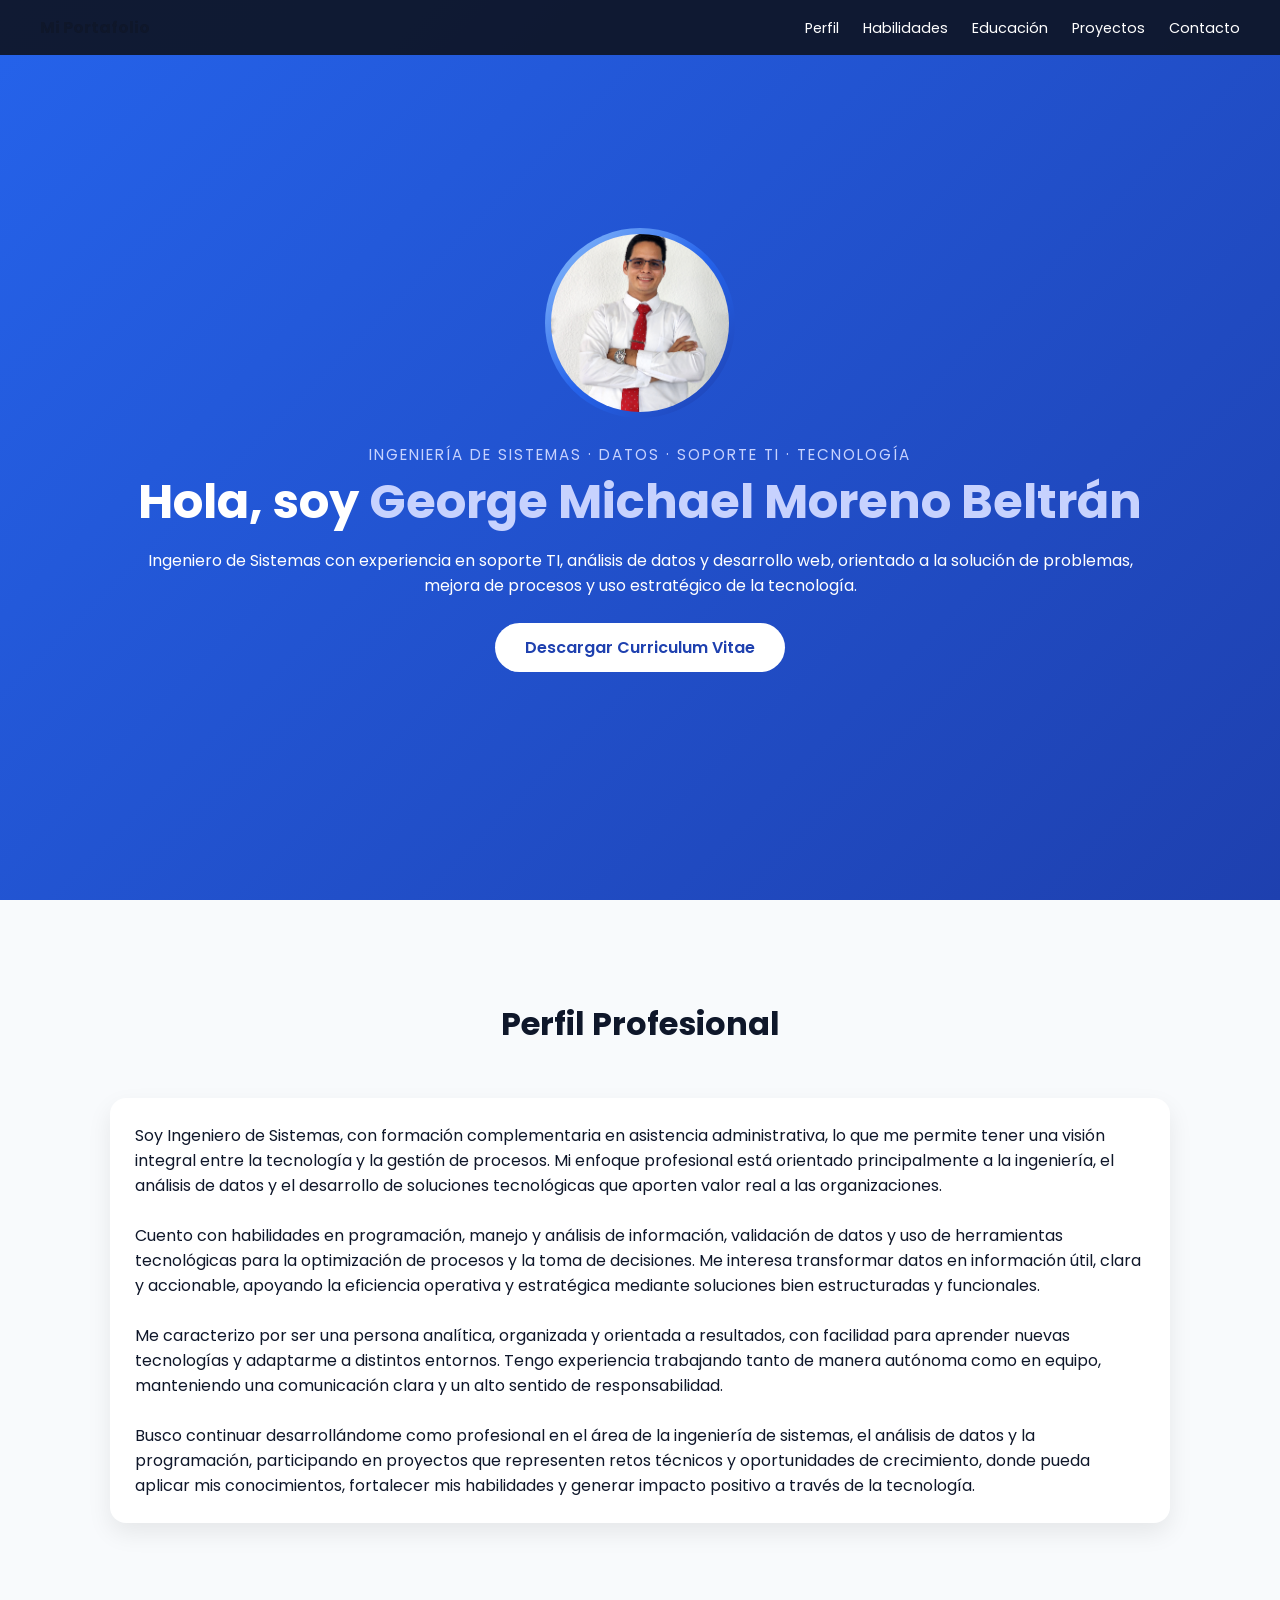
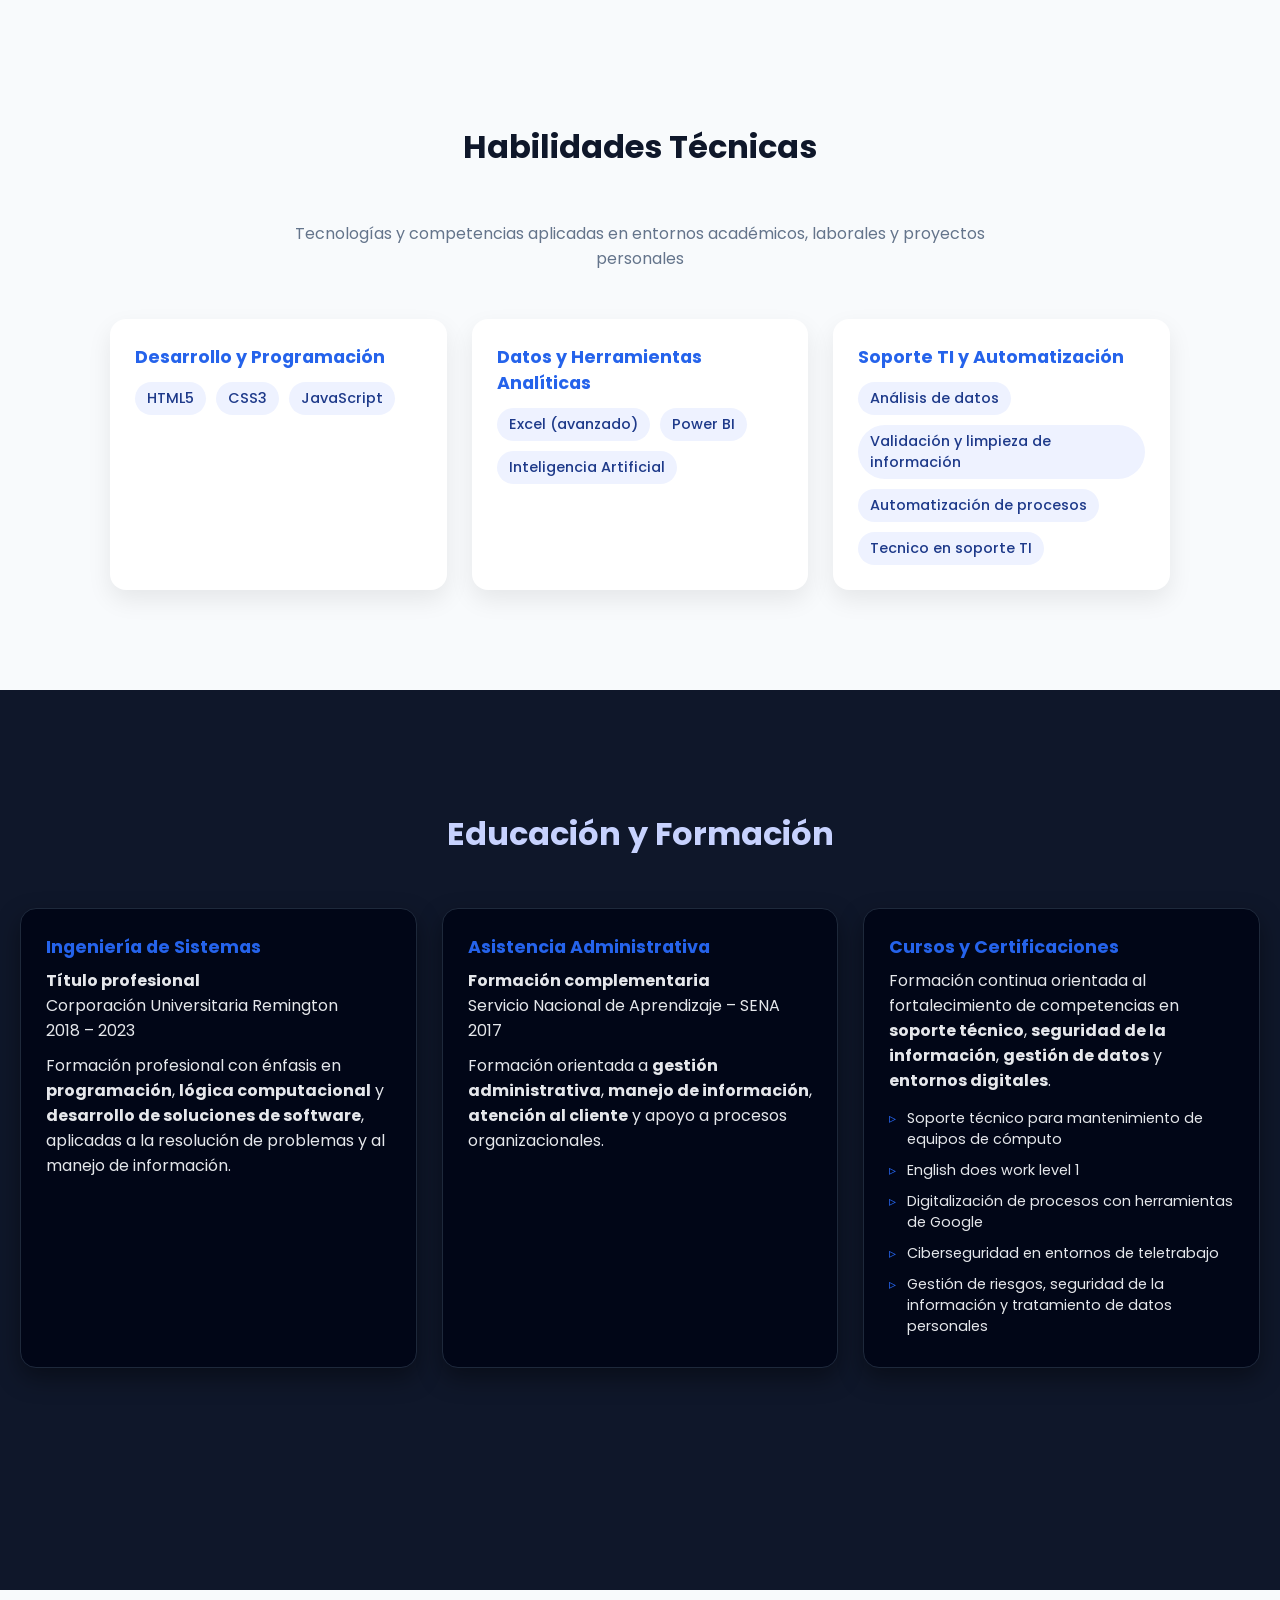
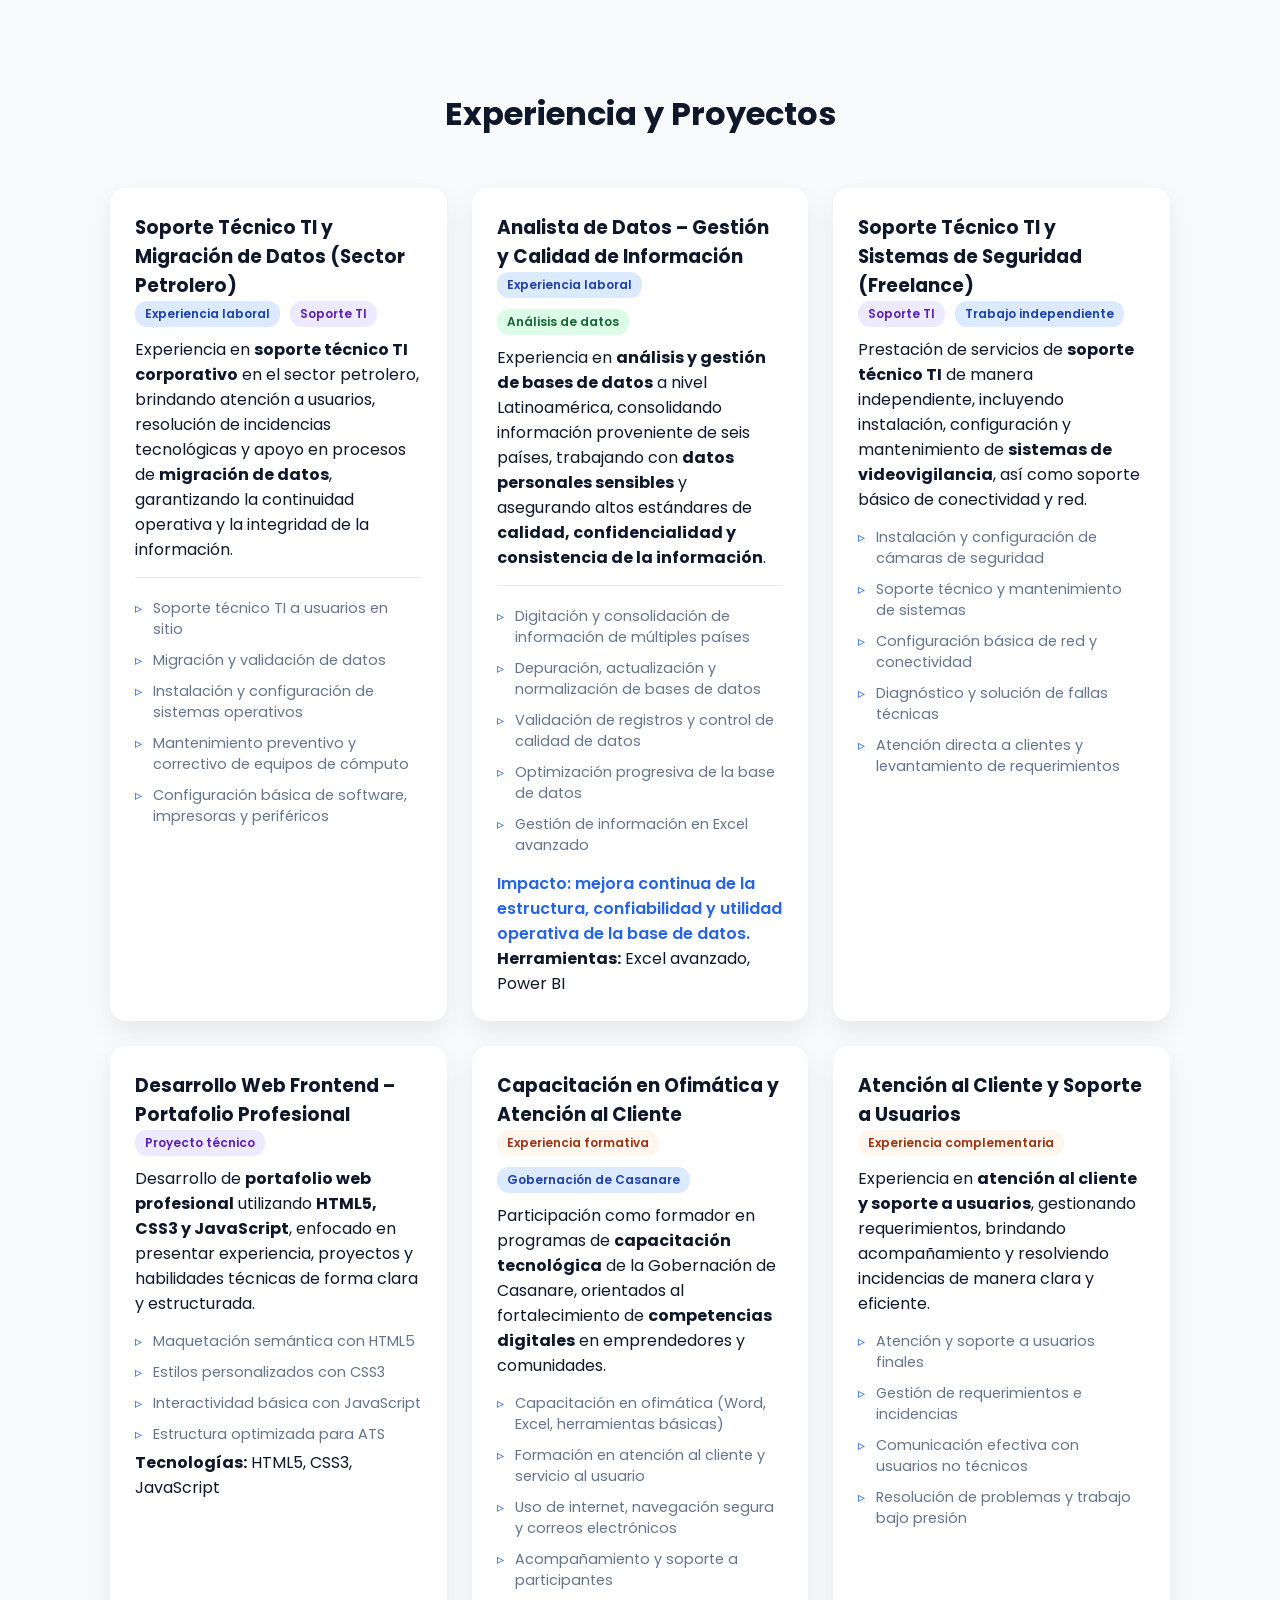
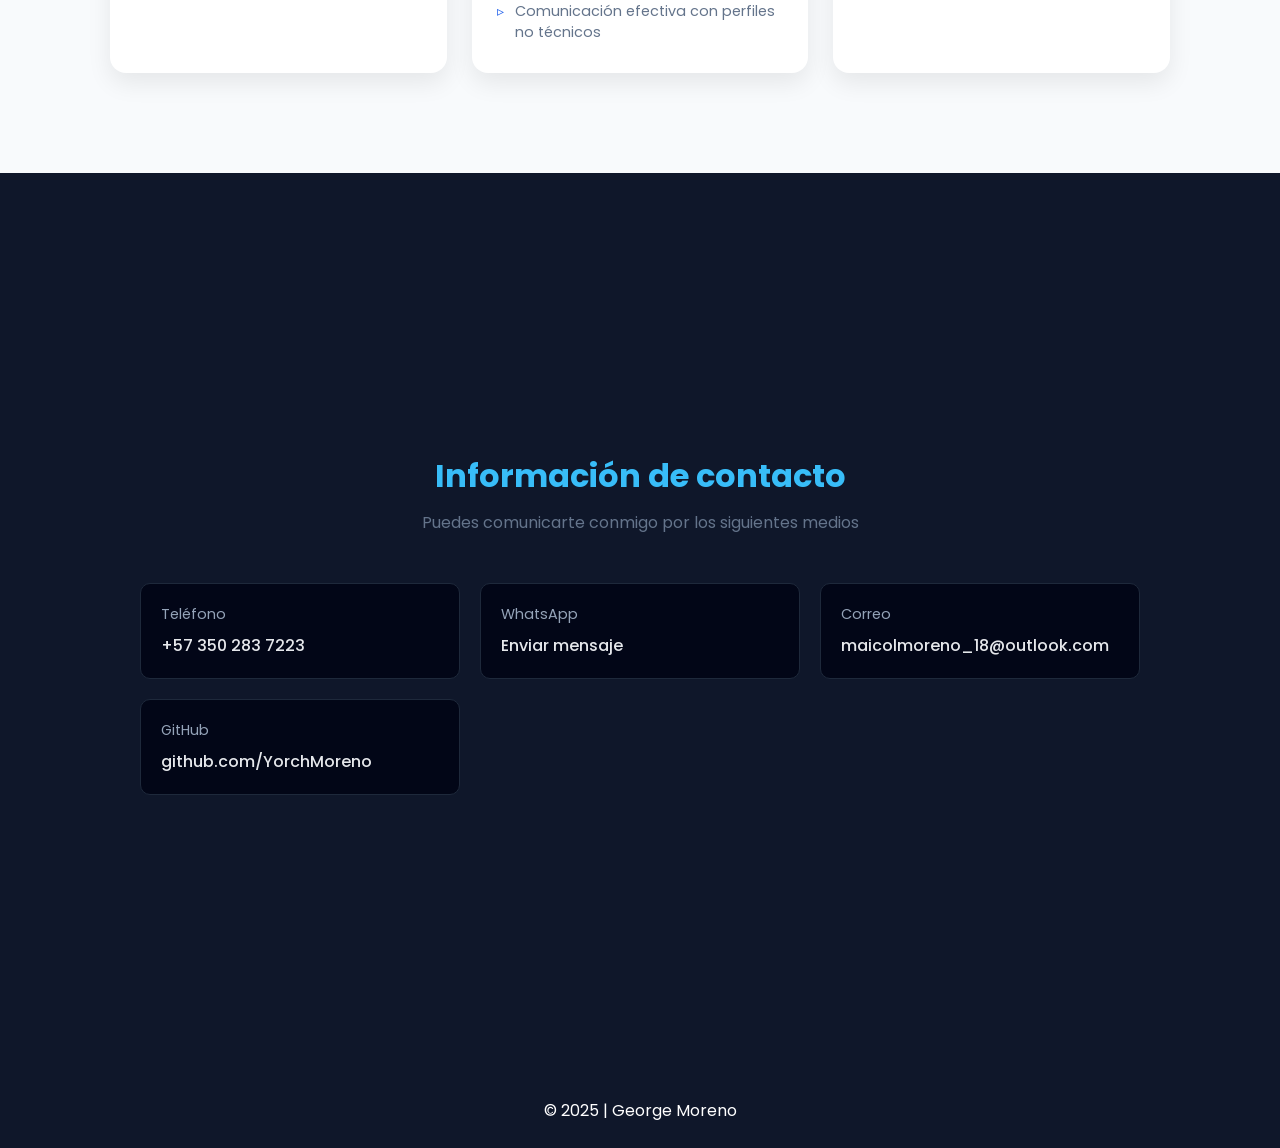
==== index.html @ 0d4aa9a0 "Add files via upload" ====
<!DOCTYPE html>
<html lang="es">
<head>
    <meta charset="UTF-8">
    <title>Portafolio | George Moreno</title>
    <meta name="viewport" content="width=device-width, initial-scale=1.0">

    <link href="https://fonts.googleapis.com/css2?family=Poppins:wght@300;400;600;700&display=swap" rel="stylesheet">

    <style>
        :root{
            --primary:#2563eb;
            --dark:#0f172a;
            --light:#f8fafc;
            --gray:#64748b;
        }

        *{
            margin:0;
            padding:0;
            box-sizing:border-box;
            font-family:'Poppins',sans-serif;
        }

        html, body{
            width:100%;
            overflow-x:hidden;
            scroll-behavior:smooth;
            margin:0;
            padding:0;
        }

        body{
            background:var(--light);
            color:var(--dark);
        }

        /* NAV */
        nav{
            position:fixed;
            top:0;
            width:100%;
            background:rgba(15,23,42,.95);
            padding:15px 40px;
            display:flex;
            justify-content:space-between;
            align-items:center;
            z-index:1000;
        }

        nav a{
            color:white;
            text-decoration:none;
            margin-left:20px;
            font-size:.9rem;
        }

        nav a:hover{color:var(--primary);}

        /* HERO */
        .hero{
            min-height:100vh;
            display:flex;
            flex-direction:column;
            justify-content:center;
            align-items:center;
            text-align:center;
            background:linear-gradient(135deg,#2563eb,#1e40af);
            color:white;
            padding:20px;
        }

        .hero h1{font-size:3rem;}
        .hero span{color:#c7d2fe;}
        .hero p{max-width:1000px;margin-top:10px;}

        /* FOTO PERFIL PRO */
        .foto-wrapper{
            position:relative;
            width:190px;
            height:190px;
            border-radius:50%;
            padding:6px;
            background:linear-gradient(135deg,#93c5fd,#2563eb,#1e40af);
            display:flex;
            align-items:center;
            justify-content:center;
            margin-bottom:25px;
            animation:float 6s ease-in-out infinite;
        }

        .foto-wrapper img{
            width:100%;
            height:100%;
            border-radius:50%;
            object-fit:cover;
            background:white;
        }

        /* Animación suave */
        @keyframes float{
            0%,100%{transform:translateY(0);}
            50%{transform:translateY(-10px);}
        }

        /* Efecto glass alrededor */
        .foto-wrapper::after{
            content:"";
            position:absolute;
            width:210px;
            height:210px;
            border-radius:50%;
            background:rgba(255,255,255,.15);
            filter:blur(25px);
            z-index:-1;
        }

        /* HABILIDADES TÉCNICAS */
        #habilidades h3{
            font-size:1.1rem;
            margin-bottom:12px;
            color:var(--primary);
        }

        .skills-list{
            list-style:none;
        }

        .skills-list li{
            padding:6px 0;
            font-size:.95rem;
            color:var(--gray);
            position:relative;
            padding-left:18px;
        }

        .skills-list li::before{
            content:"▹";
            position:absolute;
            left:0;
            color:var(--primary);
        }

        /* EDUCACIÓN */
        #educacion{
            width:100%;
            min-height:100vh;
            max-width:none;
            background:#0f172a;
            padding:120px 20px;

        }

        #educacion h3{
            font-size:1.1rem;
            margin-bottom:8px;
            color:var(--primary);
        }

        .edu-institucion{
            font-weight:600;
            font-size:.95rem;
            color:var(--dark);
        }

        .edu-lugar{
            font-size:.9rem;
            color:var(--gray);
            margin:4px 0;
        }

        .edu-periodo{
            font-size:.85rem;
            color:#94a3b8;
        }

        .edu-list{
            list-style:none;
            margin-top:10px;
        }

        .edu-list li{
            font-size:.9rem;
            color:var(--gray);
            padding:5px 0;
            position:relative;
            padding-left:18px;
        }

        .edu-list li::before{
            content:"▹";
            position:absolute;
            left:0;
            color:var(--primary);
        }

        .btn{
            margin-top:25px;
            padding:12px 30px;
            border:none;
            border-radius:30px;
            background:white;
            color:#1e40af;
            font-weight:600;
            cursor:pointer;
            text-decoration:none;
        }

        /* SECTIONS (EXCEPTO CONTACTO) */
        section:not(.contact-section){
            padding:100px 20px;
            max-width:1100px;
            margin:auto;
        }

        section h2{
            text-align:center;
            margin-bottom:50px;
            font-size:2rem;
        }

        /* CARDS */
        .grid{
            display:grid;
            grid-template-columns:repeat(auto-fit,minmax(250px,1fr));
            gap:25px;
        }

        .card{
            background:white;
            padding:25px;
            border-radius:16px;
            box-shadow:0 10px 25px rgba(0,0,0,.08);
            transition:.3s;
        }

        .card:hover{transform:translateY(-8px);}

        /* CONTACTO */
        .contact-section{
            min-height:100vh;
            width:100%;
            background-color:var(--dark);
            color:#e5e7eb;

            display:flex;
            flex-direction:column;
            justify-content:center;
            padding:80px 20px;
        }

        .section-title{
            font-size:2rem;
            text-align:center;
            margin-bottom:10px;
            color:#38bdf8;
        }

        .section-subtitle{
            text-align:center;
            font-size:1rem;
            margin-bottom:40px;
            color:#cbd5f5;
        }

        .contact-grid{
            display:grid;
            grid-template-columns:repeat(auto-fit,minmax(250px,1fr));
            gap:20px;
            max-width:1000px;
            margin:0 auto;
            width:100%;
        }

        .contact-card{
            background-color:#020617;
            border:1px solid #1e293b;
            border-radius:10px;
            padding:20px;
            transition:.3s;
        }

        .contact-card:hover{
            transform:translateY(-5px);
            box-shadow:0 10px 25px rgba(56,189,248,.15);
        }

        .contact-label{
            display:block;
            font-size:.9rem;
            color:#94a3b8;
            margin-bottom:8px;
        }

        .contact-card a{
            color:#e5e7eb;
            text-decoration:none;
            font-weight:500;
            word-break:break-word;
        }

        .contact-card a:hover{color:#38bdf8;}

        footer{
            background:var(--dark);
            color:white;
            text-align:center;
            padding:25px;
        }

        @media(max-width:600px){
            .hero h1{font-size:2.2rem;}
        }

        /* SECCIÓN OSCURA (EDUCACIÓN) */
        .dark-section h2{
            color:#c7d2fe;
        }

        .dark-section .card{
            background: rgba(2,6,23,.97);
            border:1px solid #1e293b;
            box-shadow:0 10px 25px rgba(0,0,0,.4);
        }


        .dark-section h3{
            color:#93c5fd;
        }

        .dark-section .edu-institucion{
            color:#e5e7eb;
        }

        .dark-section .edu-lugar,
        .dark-section .edu-periodo,
        .dark-section .edu-list li{
            color:#cbd5f5;
        }
        .badge{
            display:inline-block;
            padding:4px 10px;
            font-size:.75rem;
            font-weight:600;
            border-radius:12px;
            margin-bottom:10px;
            margin-right:6px;
        }

        .badge.work{ background:#dbeafe; color:#1e40af; }
        .badge.data{ background:#dcfce7; color:#166534; }
        .badge.tech{ background:#ede9fe; color:#5b21b6; }
        .badge.soft{ background:#fff7ed; color:#9a3412; }

        /* ===== FIX TEXTO EN SECCIONES OSCURAS ===== */
        .dark-section .card p,
        .dark-section .card strong,
        .dark-section .card li {
            color: #e5e7eb;
        }

        .dark-section .card h3 {
            color: #93c5fd;
        }
        .section-subtitle{
            text-align:center;
            color:#64748b;
            max-width:700px;
            margin:0 auto 3rem;
        }

        .skill-tags{
            display:flex;
            flex-wrap:wrap;
            gap:10px;
        }

        .skill-tags span{
            background:#eef2ff;
            color:#1e3a8a;
            padding:6px 12px;
            border-radius:999px;
            font-size:.9rem;
            font-weight:500;
        }

        .level{
            color:#64748b;
            font-size:.85rem;
        }

        /* Media Queries para pantallas pequeñas */
        @media(max-width: 600px) {
            /* Menu vertical */
            nav {
                flex-direction: column;
                align-items: flex-start;
                padding: 15px;
            }
            nav div {
                display: flex;
                flex-direction: column;
                margin-top: 10px;
            }
            nav a {
                margin: 8px 0;
            }

            /* Ajuste de hero */
            .hero h1 {
                font-size: 2rem;
            }

            .foto-wrapper {
                width: 140px;
                height: 140px;
            }

            /* Grid de cards */
            .grid {
                grid-template-columns: 1fr;
                gap: 20px;
            }
        }

    </style>
</head>

<body>

<nav>
    <strong>Mi Portafolio</strong>
    <div>
        <a href="#perfil">Perfil</a>
        <a href="#habilidades">Habilidades</a>
        <a href="#educacion">Educación</a>
        <a href="#proyectos">Proyectos</a>
        <a href="#contacto">Contacto</a>

    </div>
</nav>

<div class="hero">
    <div class="foto-wrapper">
        <img src="img/foto1.jpeg" alt="Foto de George Moreno">
    </div>
    <span style="font-size:.95rem; letter-spacing:2px; text-transform:uppercase; color:#c7d2fe;">
        Ingeniería de Sistemas · Datos · Soporte TI · Tecnología
    </span>
    <h1>Hola, soy <span>George Michael Moreno Beltrán</span></h1>
    <p>
        Ingeniero de Sistemas con experiencia en soporte TI, análisis de datos y desarrollo web,
        orientado a la solución de problemas, mejora de procesos y uso estratégico de la tecnología.
    </p>
    <a href="docs/CV George Moreno.pdf" download class="btn">Descargar Curriculum Vitae</a>
</div>

<section id="perfil">
    <h2>Perfil Profesional</h2>
    <div class="card">
        Soy Ingeniero de Sistemas, con formación complementaria en asistencia administrativa, lo que me permite tener una visión integral entre la tecnología y la gestión de procesos. Mi enfoque profesional está orientado principalmente a la ingeniería, el análisis de datos y el desarrollo de soluciones tecnológicas que aporten valor real a las organizaciones.<br>

        <br> Cuento con habilidades en programación, manejo y análisis de información, validación de datos y uso de herramientas tecnológicas para la optimización de procesos y la toma de decisiones. Me interesa transformar datos en información útil, clara y accionable, apoyando la eficiencia operativa y estratégica mediante soluciones bien estructuradas y funcionales.<br>

        <br> Me caracterizo por ser una persona analítica, organizada y orientada a resultados, con facilidad para aprender nuevas tecnologías y adaptarme a distintos entornos. Tengo experiencia trabajando tanto de manera autónoma como en equipo, manteniendo una comunicación clara y un alto sentido de responsabilidad.<br>

        <br> Busco continuar desarrollándome como profesional en el área de la ingeniería de sistemas, el análisis de datos y la programación, participando en proyectos que representen retos técnicos y oportunidades de crecimiento, donde pueda aplicar mis conocimientos, fortalecer mis habilidades y generar impacto positivo a través de la tecnología.
    </div>
</section>

<section id="habilidades">
    <h2>Habilidades Técnicas</h2>
    <p class="section-subtitle">
        Tecnologías y competencias aplicadas en entornos académicos, laborales y proyectos personales
    </p>

    <div class="grid">
        <div class="card">
            <h3>Desarrollo y Programación</h3>
            <div class="skill-tags">
                <span>HTML5</span>
                <span>CSS3</span>
                <span>JavaScript</span>
            </div>
        </div>

        <div class="card">
            <h3>Datos y Herramientas Analíticas</h3>
            <div class="skill-tags">
                <span>Excel (avanzado)</span>
                <span>Power BI</span>
                <span>Inteligencia Artificial</span>
            </div>
        </div>

        <div class="card">
            <h3>Soporte TI y Automatización</h3>
            <div class="skill-tags">
                <span>Análisis de datos</span>
                <span>Validación y limpieza de información</span>
                <span>Automatización de procesos</span>
                <span>Tecnico en soporte TI</span>
            </div>
        </div>
    </div>
</section>

<section id="educacion" class="dark-section">
    <h2>Educación y Formación</h2>

    <div class="grid">
        <div class="card">
            <h3>Ingeniería de Sistemas</h3>
            <p><strong>Título profesional</strong></p>
            <p>Corporación Universitaria Remington</p>
            <p>2018 – 2023</p>

            <p style="margin-top:10px;">
                Formación profesional con énfasis en <strong>programación</strong>,
                <strong>lógica computacional</strong> y <strong>desarrollo de soluciones de software</strong>,
                aplicadas a la resolución de problemas y al manejo de información.
            </p>
        </div>

        <div class="card">
            <h3>Asistencia Administrativa</h3>
            <p><strong>Formación complementaria</strong></p>
            <p>Servicio Nacional de Aprendizaje – SENA</p>
            <p>2017</p>

            <p style="margin-top:10px;">
                Formación orientada a <strong>gestión administrativa</strong>,
                <strong>manejo de información</strong>, <strong>atención al cliente</strong>
                y apoyo a procesos organizacionales.
            </p>
        </div>

        <div class="card">
            <h3>Cursos y Certificaciones</h3>

            <p style="margin-bottom:10px;">
                Formación continua orientada al fortalecimiento de competencias en
                <strong>soporte técnico</strong>, <strong>seguridad de la información</strong>,
                <strong>gestión de datos</strong> y <strong>entornos digitales</strong>.
            </p>

            <ul class="edu-list">
                <li>Soporte técnico para mantenimiento de equipos de cómputo</li>
                <li>English does work level 1</li>
                <li>Digitalización de procesos con herramientas de Google</li>
                <li>Ciberseguridad en entornos de teletrabajo</li>
                <li>Gestión de riesgos, seguridad de la información y tratamiento de datos personales</li>
            </ul>

        </div>
    </div>
</section>

<section id="proyectos">
    <h2>Experiencia y Proyectos</h2>

    <div class="grid">

        <!-- SOPORTE TI PETROLERA -->
        <div class="card">
            <h3>Soporte Técnico TI y Migración de Datos (Sector Petrolero)</h3>
            <span class="badge work">Experiencia laboral</span>
            <span class="badge tech">Soporte TI</span>

            <p>
                Experiencia en <strong>soporte técnico TI corporativo</strong> en el sector petrolero,
                brindando atención a usuarios, resolución de incidencias tecnológicas y apoyo
                en procesos de <strong>migración de datos</strong>, garantizando la continuidad operativa
                y la integridad de la información.
            </p>

            <hr style="margin:15px 0; border:none; border-top:1px solid #e5e7eb;">

            <ul class="edu-list">
                <li>Soporte técnico TI a usuarios en sitio</li>
                <li>Migración y validación de datos</li>
                <li>Instalación y configuración de sistemas operativos</li>
                <li>Mantenimiento preventivo y correctivo de equipos de cómputo</li>
                <li>Configuración básica de software, impresoras y periféricos</li>
            </ul>
        </div>

        <!-- ANALISIS Y DATOS -->
        <div class="card">
            <h3>Analista de Datos – Gestión y Calidad de Información</h3>
            <span class="badge work">Experiencia laboral</span>
            <span class="badge data">Análisis de datos</span>

            <p>
                Experiencia en <strong>análisis y gestión de bases de datos</strong> a nivel Latinoamérica,
                consolidando información proveniente de seis países, trabajando con
                <strong>datos personales sensibles</strong> y asegurando altos estándares de
                <strong>calidad, confidencialidad y consistencia de la información</strong>.
            </p>

            <hr style="margin:15px 0; border:none; border-top:1px solid #e5e7eb;">

            <ul class="edu-list">
                <li>Digitación y consolidación de información de múltiples países</li>
                <li>Depuración, actualización y normalización de bases de datos</li>
                <li>Validación de registros y control de calidad de datos</li>
                <li>Optimización progresiva de la base de datos</li>
                <li>Gestión de información en Excel avanzado</li>
            </ul>

            <p style="margin-top:10px; font-weight:600; color:#2563eb;">
                Impacto: mejora continua de la estructura, confiabilidad y utilidad operativa
                de la base de datos.
            </p>

            <p><strong>Herramientas:</strong> Excel avanzado, Power BI</p>
        </div>

        <!-- SOPORTE TI -->
        <div class="card">
            <h3>Soporte Técnico TI y Sistemas de Seguridad (Freelance)</h3>
            <span class="badge tech">Soporte TI</span>
            <span class="badge work">Trabajo independiente</span>

            <p>
                Prestación de servicios de <strong>soporte técnico TI</strong> de manera independiente,
                incluyendo instalación, configuración y mantenimiento de
                <strong>sistemas de videovigilancia</strong>, así como soporte básico de conectividad y red.
            </p>

            <ul class="edu-list">
                <li>Instalación y configuración de cámaras de seguridad</li>
                <li>Soporte técnico y mantenimiento de sistemas</li>
                <li>Configuración básica de red y conectividad</li>
                <li>Diagnóstico y solución de fallas técnicas</li>
                <li>Atención directa a clientes y levantamiento de requerimientos</li>
            </ul>
        </div>

        <!-- PORTAFOLIO -->
        <div class="card">
            <h3>Desarrollo Web Frontend – Portafolio Profesional</h3>
            <span class="badge tech">Proyecto técnico</span>

            <p>
                Desarrollo de <strong>portafolio web profesional</strong> utilizando
                <strong>HTML5, CSS3 y JavaScript</strong>, enfocado en presentar experiencia,
                proyectos y habilidades técnicas de forma clara y estructurada.
            </p>

            <ul class="edu-list">
                <li>Maquetación semántica con HTML5</li>
                <li>Estilos personalizados con CSS3</li>
                <li>Interactividad básica con JavaScript</li>
                <li>Estructura optimizada para ATS</li>
            </ul>

            <p><strong>Tecnologías:</strong> HTML5, CSS3, JavaScript</p>
        </div>

        <!-- UNIDADES PRODUCTIVAS -->
        <div class="card">
            <h3>Capacitación en Ofimática y Atención al Cliente</h3>
            <span class="badge soft">Experiencia formativa</span>
            <span class="badge work">Gobernación de Casanare</span>

            <p>
                Participación como formador en programas de <strong>capacitación tecnológica</strong>
                de la Gobernación de Casanare, orientados al fortalecimiento de
                <strong>competencias digitales</strong> en emprendedores y comunidades.
            </p>

            <ul class="edu-list">
                <li>Capacitación en ofimática (Word, Excel, herramientas básicas)</li>
                <li>Formación en atención al cliente y servicio al usuario</li>
                <li>Uso de internet, navegación segura y correos electrónicos</li>
                <li>Acompañamiento y soporte a participantes</li>
                <li>Comunicación efectiva con perfiles no técnicos</li>
            </ul>
        </div>


        <!-- SERVICIO AL CLIENTE -->
        <div class="card">
            <h3>Atención al Cliente y Soporte a Usuarios</h3>
            <span class="badge soft">Experiencia complementaria</span>

            <p>
                Experiencia en <strong>atención al cliente y soporte a usuarios</strong>,
                gestionando requerimientos, brindando acompañamiento y
                resolviendo incidencias de manera clara y eficiente.
            </p>

            <ul class="edu-list">
                <li>Atención y soporte a usuarios finales</li>
                <li>Gestión de requerimientos e incidencias</li>
                <li>Comunicación efectiva con usuarios no técnicos</li>
                <li>Resolución de problemas y trabajo bajo presión</li>
            </ul>
        </div>

    </div>
</section>

<section id="contacto" class="contact-section">
    <h2 class="section-title">Información de contacto</h2>
    <p class="section-subtitle">Puedes comunicarte conmigo por los siguientes medios</p>

    <div class="contact-grid">
        <div class="contact-card">
            <span class="contact-label">Teléfono</span>
            <a href="tel:+573502837223">+57 350 283 7223</a>
        </div>

        <div class="contact-card">
            <span class="contact-label">WhatsApp</span>
            <a href="https://wa.me/573502837223" target="_blank">Enviar mensaje</a>
        </div>

        <div class="contact-card">
            <span class="contact-label">Correo</span>
            <a href="mailto:maicolmoreno_18@outlook.com">maicolmoreno_18@outlook.com</a>
        </div>

        <div class="contact-card">
            <span class="contact-label">GitHub</span>
            <a href="https://github.com/YorchMoreno" target="_blank">github.com/YorchMoreno</a>
        </div>
    </div>
</section>

<footer>
    © 2025 | George Moreno
</footer>

</body>
</html>
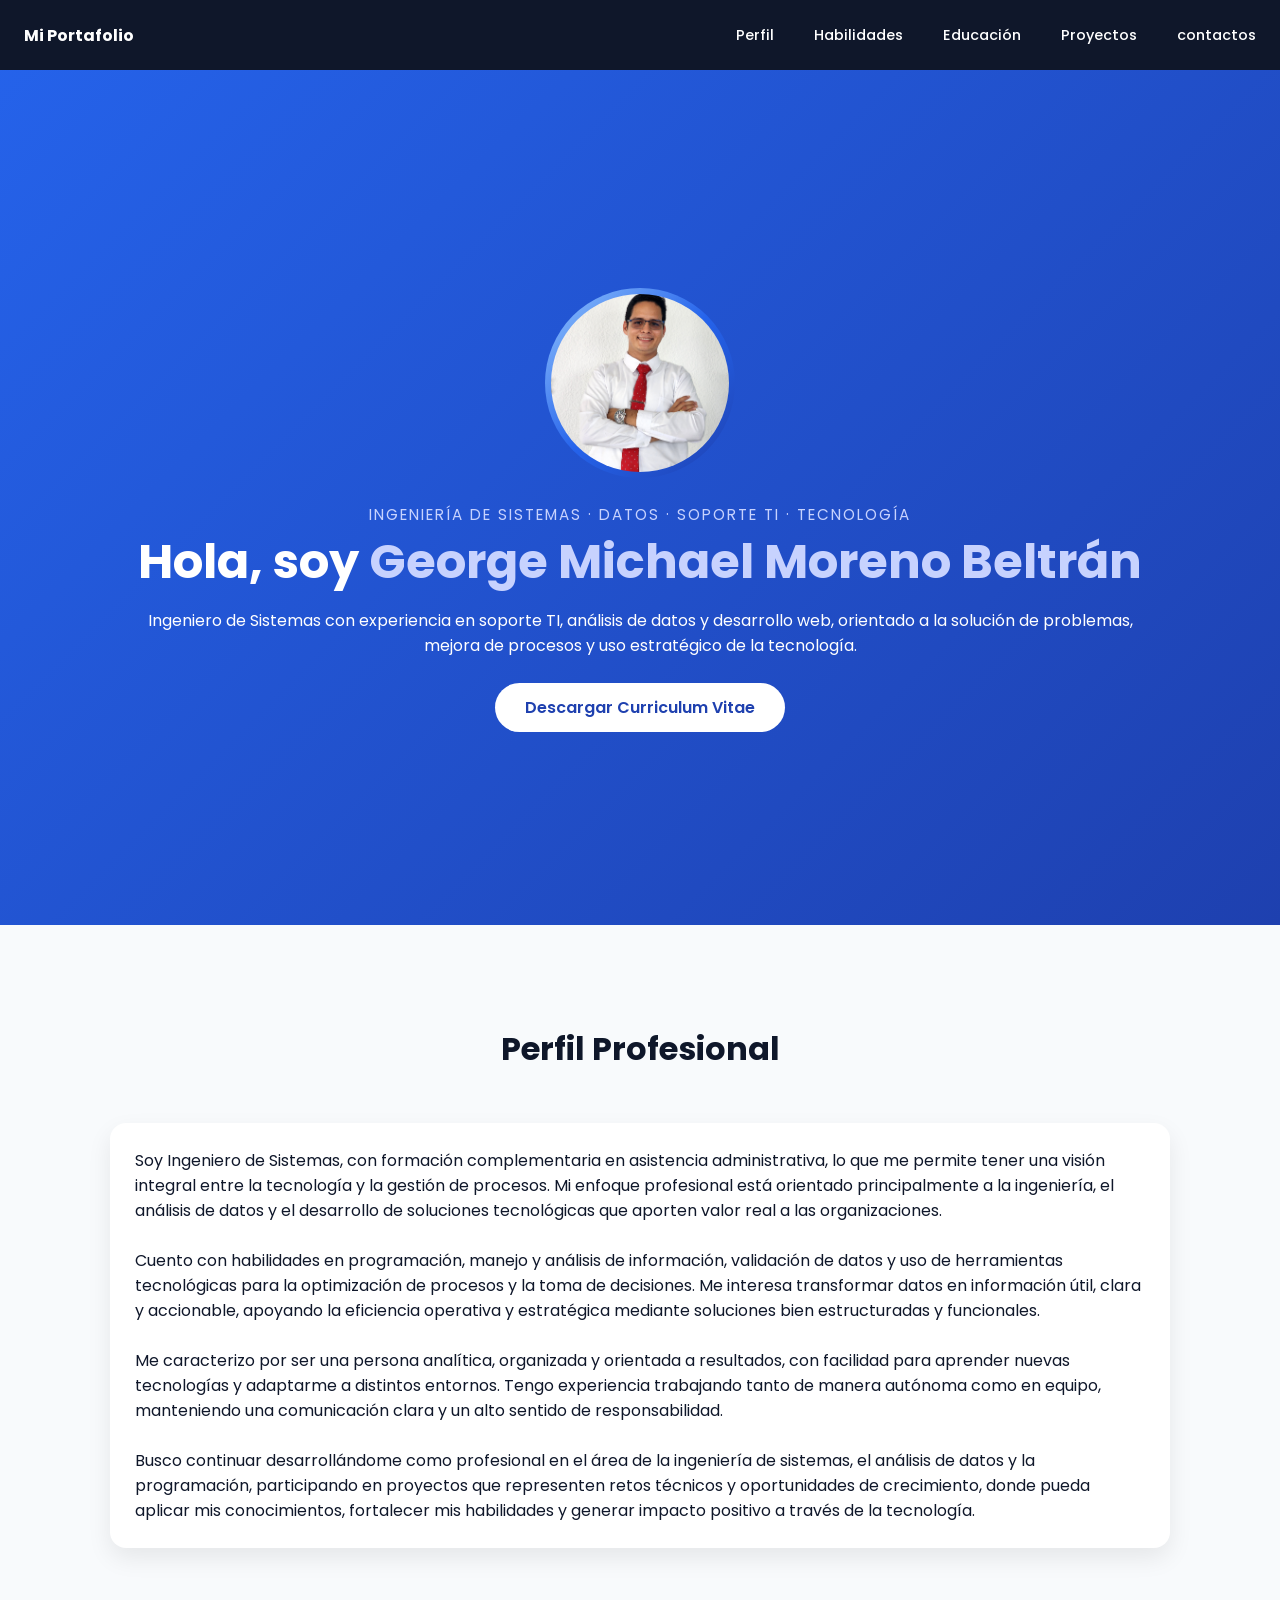
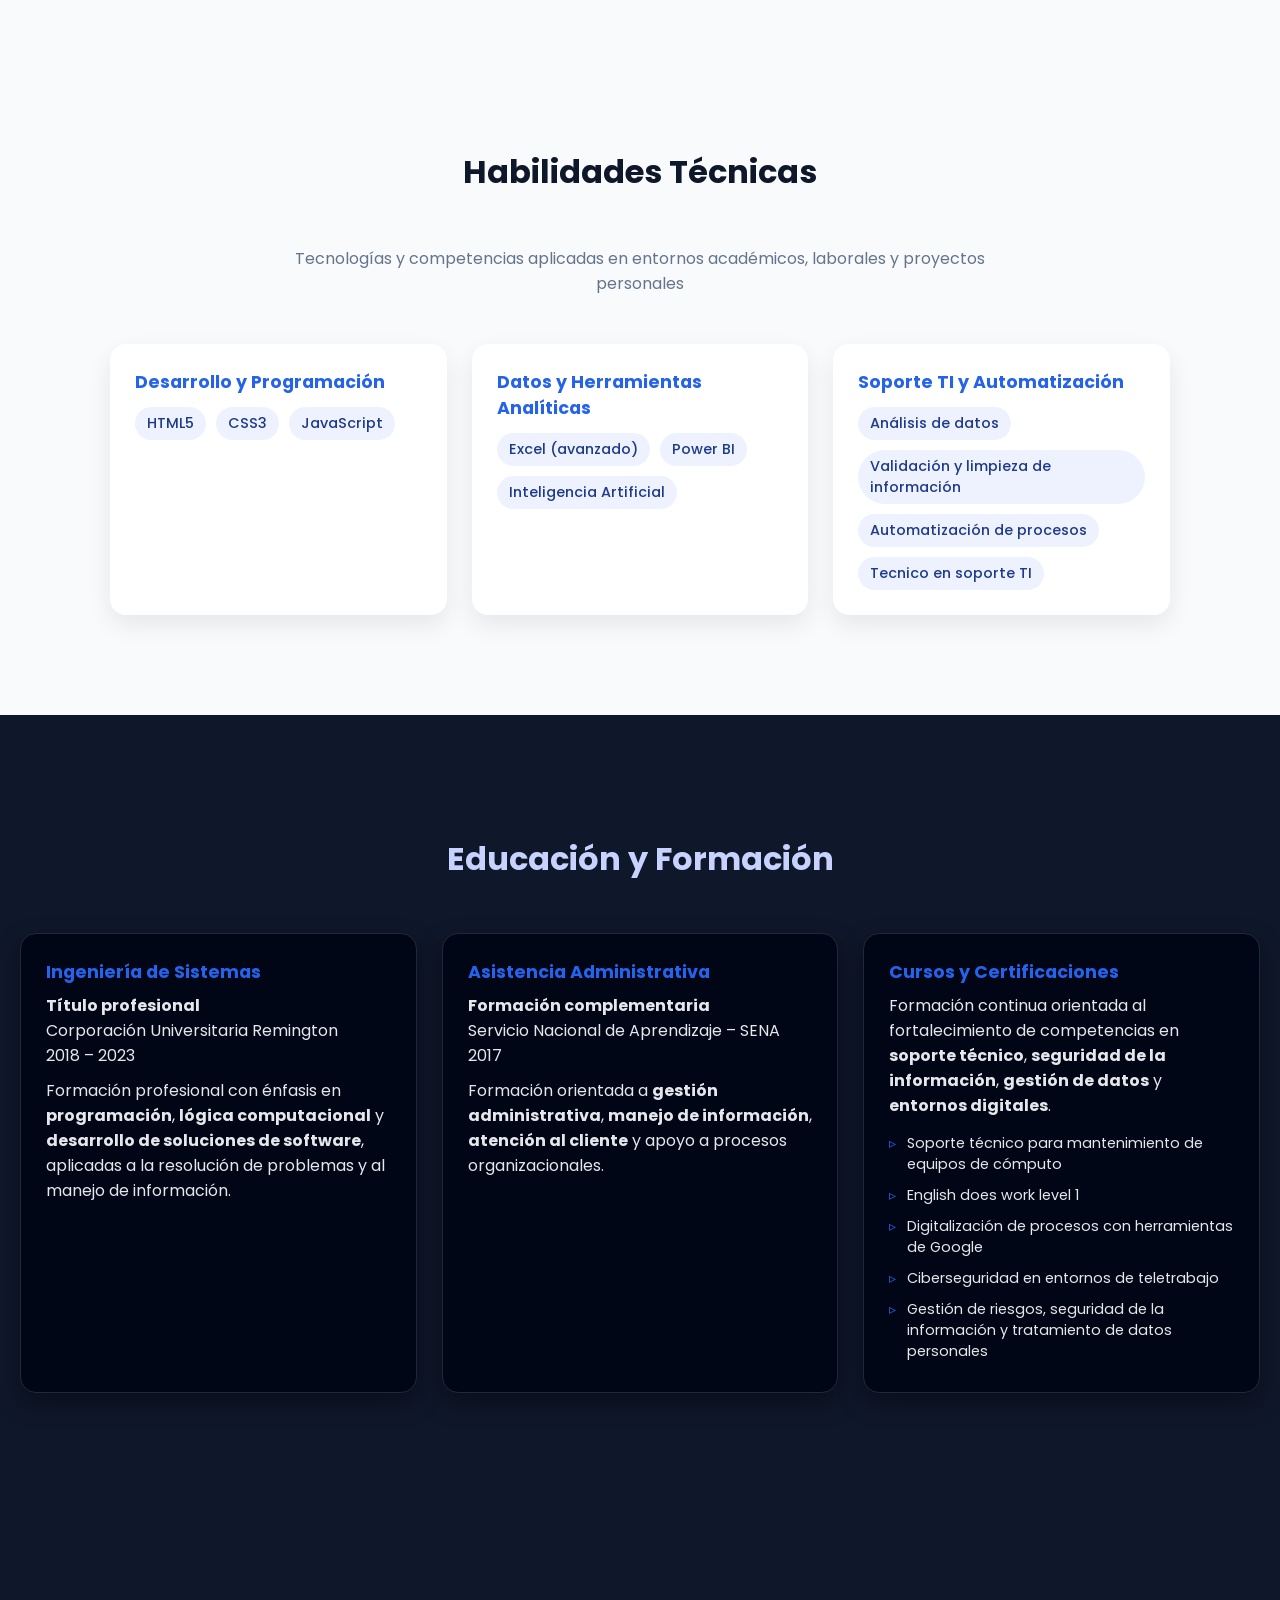
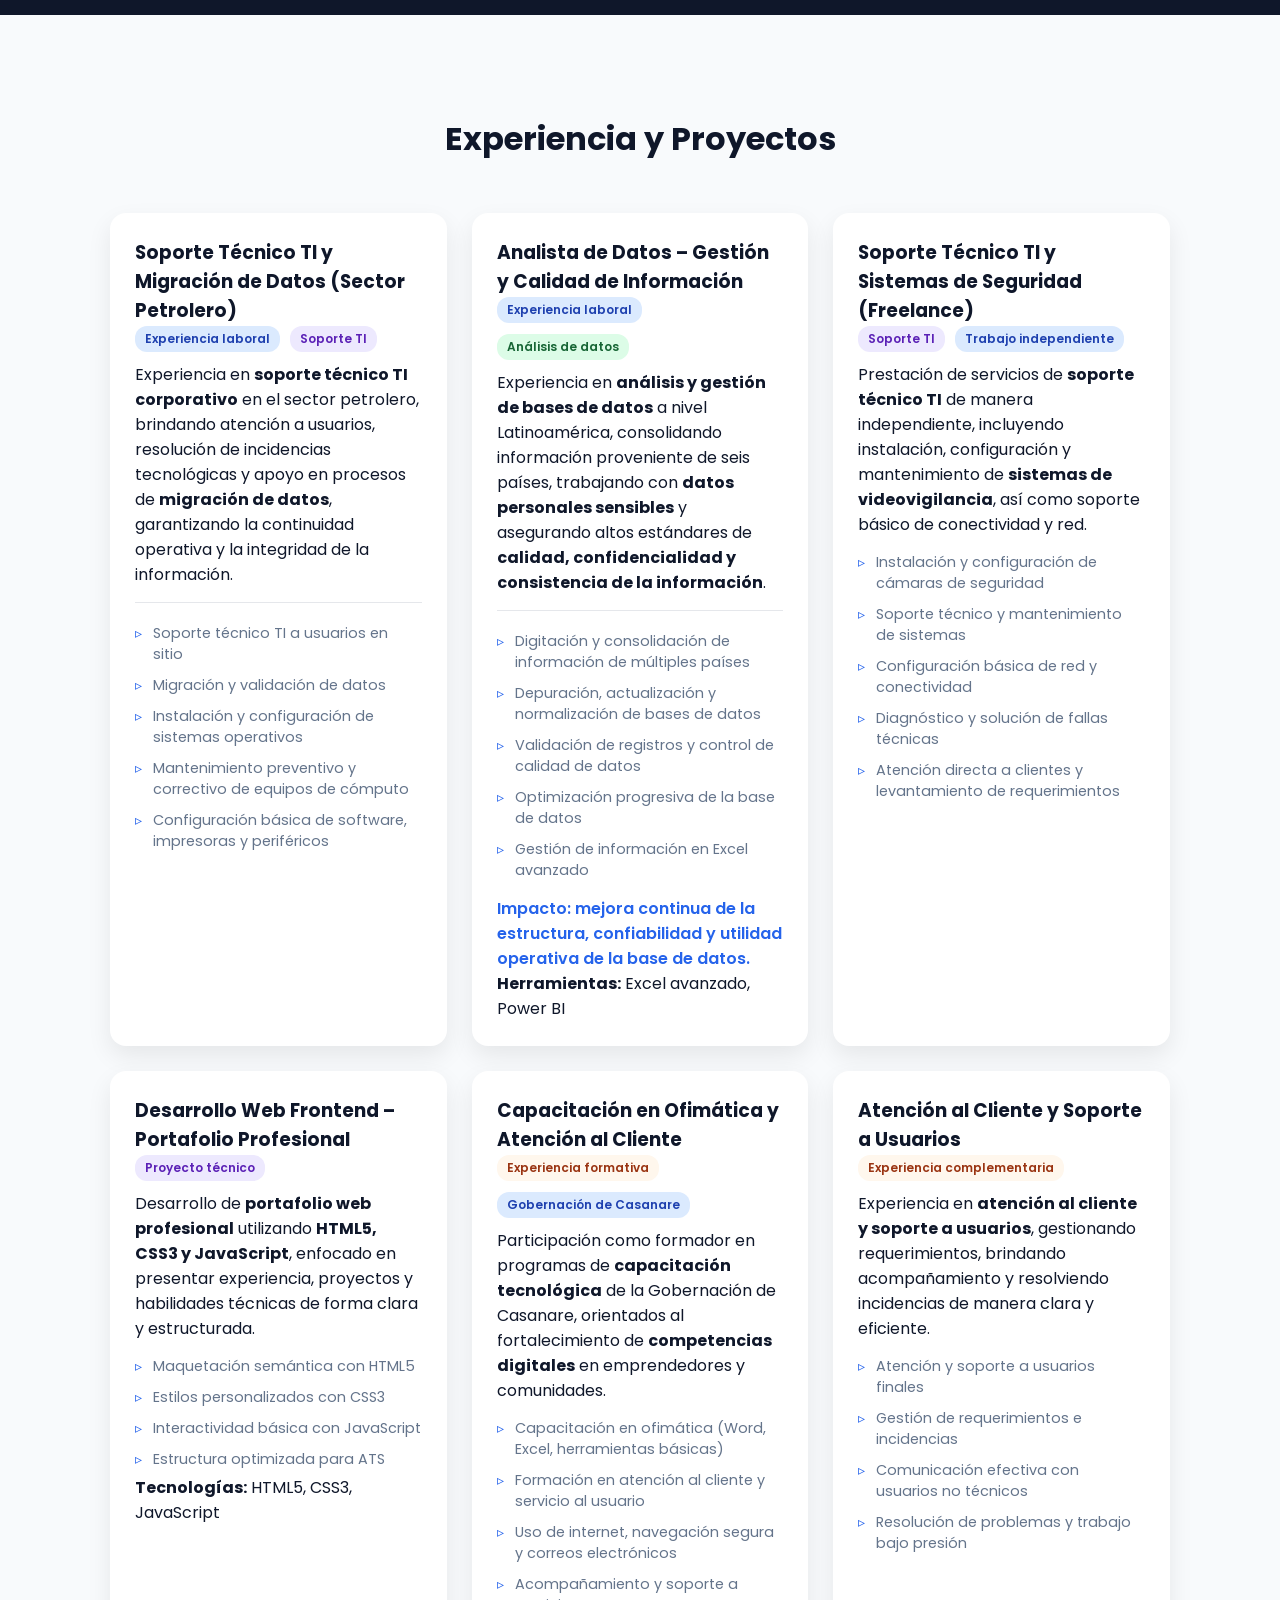
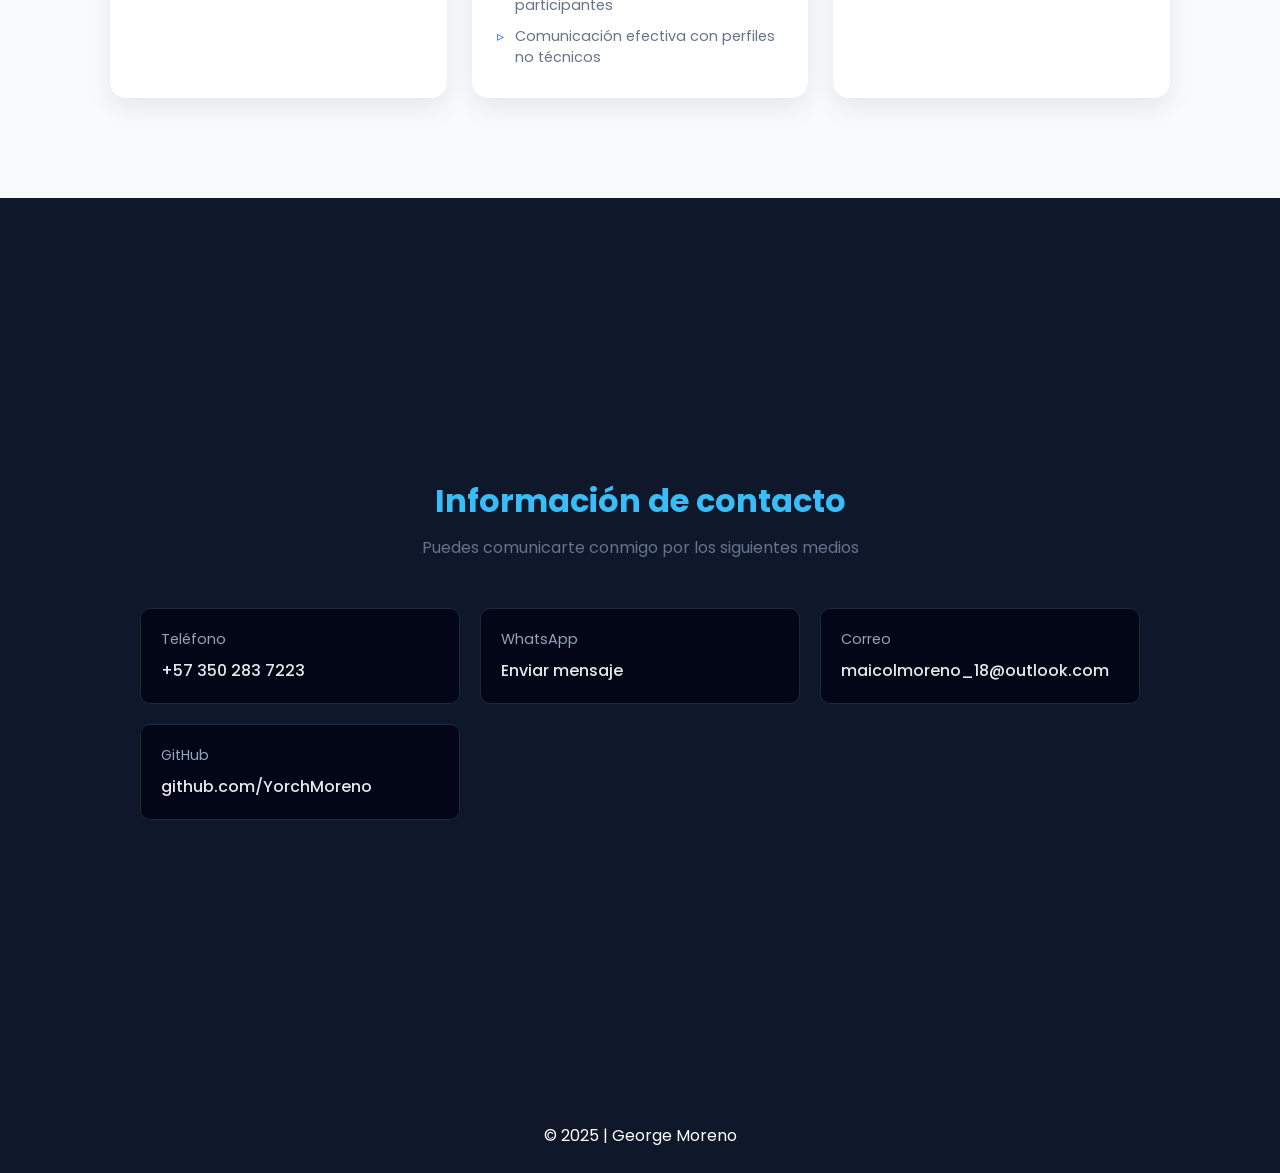
==== commit b7db656f: "version siete" ====
--- a/index.html
+++ b/index.html
@@ -13,6 +13,7 @@
             --dark:#0f172a;
             --light:#f8fafc;
             --gray:#64748b;
+            --nav-height:70px;
         }
 
         *{
@@ -46,6 +47,7 @@
             justify-content:space-between;
             align-items:center;
             z-index:1000;
+            height:var(--nav-height);
         }
 
         nav a{
@@ -59,7 +61,8 @@
 
         /* HERO */
         .hero{
-            min-height:100vh;
+            height:100vh;
+            padding-top:var(--nav-height);
             display:flex;
             flex-direction:column;
             justify-content:center;
@@ -67,8 +70,9 @@
             text-align:center;
             background:linear-gradient(135deg,#2563eb,#1e40af);
             color:white;
-            padding:20px;
-        }
+        }
+
+
 
         .hero h1{font-size:3rem;}
         .hero span{color:#c7d2fe;}
@@ -308,9 +312,12 @@
             padding:25px;
         }
 
-        @media(max-width:600px){
-            .hero h1{font-size:2.2rem;}
-        }
+        @media (max-width:600px){
+            .hero h1{
+                font-size:2.2rem;
+            }
+        }
+
 
         /* SECCIÓN OSCURA (EDUCACIÓN) */
         .dark-section h2{
@@ -369,6 +376,13 @@
             margin:0 auto 3rem;
         }
 
+        .section-subtitle{
+            text-align:center;
+            color:#64748b;
+            max-width:700px;
+            margin:0 auto 3rem;
+        }
+
         .skill-tags{
             display:flex;
             flex-wrap:wrap;
@@ -388,38 +402,93 @@
             color:#64748b;
             font-size:.85rem;
         }
-
-        /* Media Queries para pantallas pequeñas */
-        @media(max-width: 600px) {
-            /* Menu vertical */
-            nav {
-                flex-direction: column;
-                align-items: flex-start;
-                padding: 15px;
+        @media (max-width:768px){
+            :root{
+                --nav-height:70px;
             }
-            nav div {
-                display: flex;
-                flex-direction: column;
-                margin-top: 10px;
+
+            nav{
+                height:var(--nav-height);
+                padding:8px 12px;
+                display:flex;
+                flex-direction:row;
+                justify-content:space-between;
+                align-items:center;
             }
-            nav a {
-                margin: 8px 0;
+
+            nav a{
+                font-size:.85rem;
+                margin:0 6px;
+                white-space:nowrap;
             }
 
-            /* Ajuste de hero */
-            .hero h1 {
-                font-size: 2rem;
+            .foto-wrapper{
+                width:140px;
+                height:140px;
             }
 
-            .foto-wrapper {
-                width: 140px;
-                height: 140px;
+            .foto-wrapper::after{
+                width:160px;
+                height:160px;
             }
-
-            /* Grid de cards */
-            .grid {
-                grid-template-columns: 1fr;
-                gap: 20px;
+        }
+
+        /* ===== NAV BASE ===== */
+        nav{
+            position:fixed;
+            top:0;
+            width:100%;
+            background:#0f172a;
+            color:white;
+            display:flex;
+            justify-content:space-between;
+            align-items:center;
+            padding:12px 24px;
+            z-index:1000;
+        }
+
+        .nav-links{
+            display:flex;
+            gap:20px;
+        }
+
+        .nav-links a{
+            color:white;
+            text-decoration:none;
+            font-weight:500;
+        }
+
+        /* Botón hamburguesa */
+        .menu-toggle{
+            display:none;
+            font-size:1.8rem;
+            background:none;
+            border:none;
+            color:white;
+            cursor:pointer;
+        }
+
+        /* ===== MÓVIL ===== */
+        @media (max-width:768px){
+            .menu-toggle{
+                display:block;
+            }
+
+            .nav-links{
+                position:absolute;
+                top:100%;
+                left:0;
+                width:100%;
+                background:#0f172a;
+                flex-direction:column;
+                align-items:center;
+                gap:16px;
+                padding:16px 0;
+                display:none;
+            }
+
+            .nav-links.active{
+                display:flex;
             }
         }
 
@@ -428,17 +497,22 @@
 
 <body>
 
-<nav>
+<<nav>
     <strong>Mi Portafolio</strong>
-    <div>
+
+    <button class="menu-toggle" aria-label="Abrir menú">
+        ☰
+    </button>
+
+    <div class="nav-links">
         <a href="#perfil">Perfil</a>
         <a href="#habilidades">Habilidades</a>
         <a href="#educacion">Educación</a>
         <a href="#proyectos">Proyectos</a>
-        <a href="#contacto">Contacto</a>
-
+        <a href="#contacto">contactos</a>
     </div>
 </nav>
+
 
 <div class="hero">
     <div class="foto-wrapper">
@@ -732,6 +806,14 @@
 <footer>
     © 2025 | George Moreno
 </footer>
+<script>
+    const toggle = document.querySelector('.menu-toggle');
+    const links = document.querySelector('.nav-links');
+
+    toggle.addEventListener('click', () => {
+        links.classList.toggle('active');
+    });
+</script>
 
 </body>
 </html>
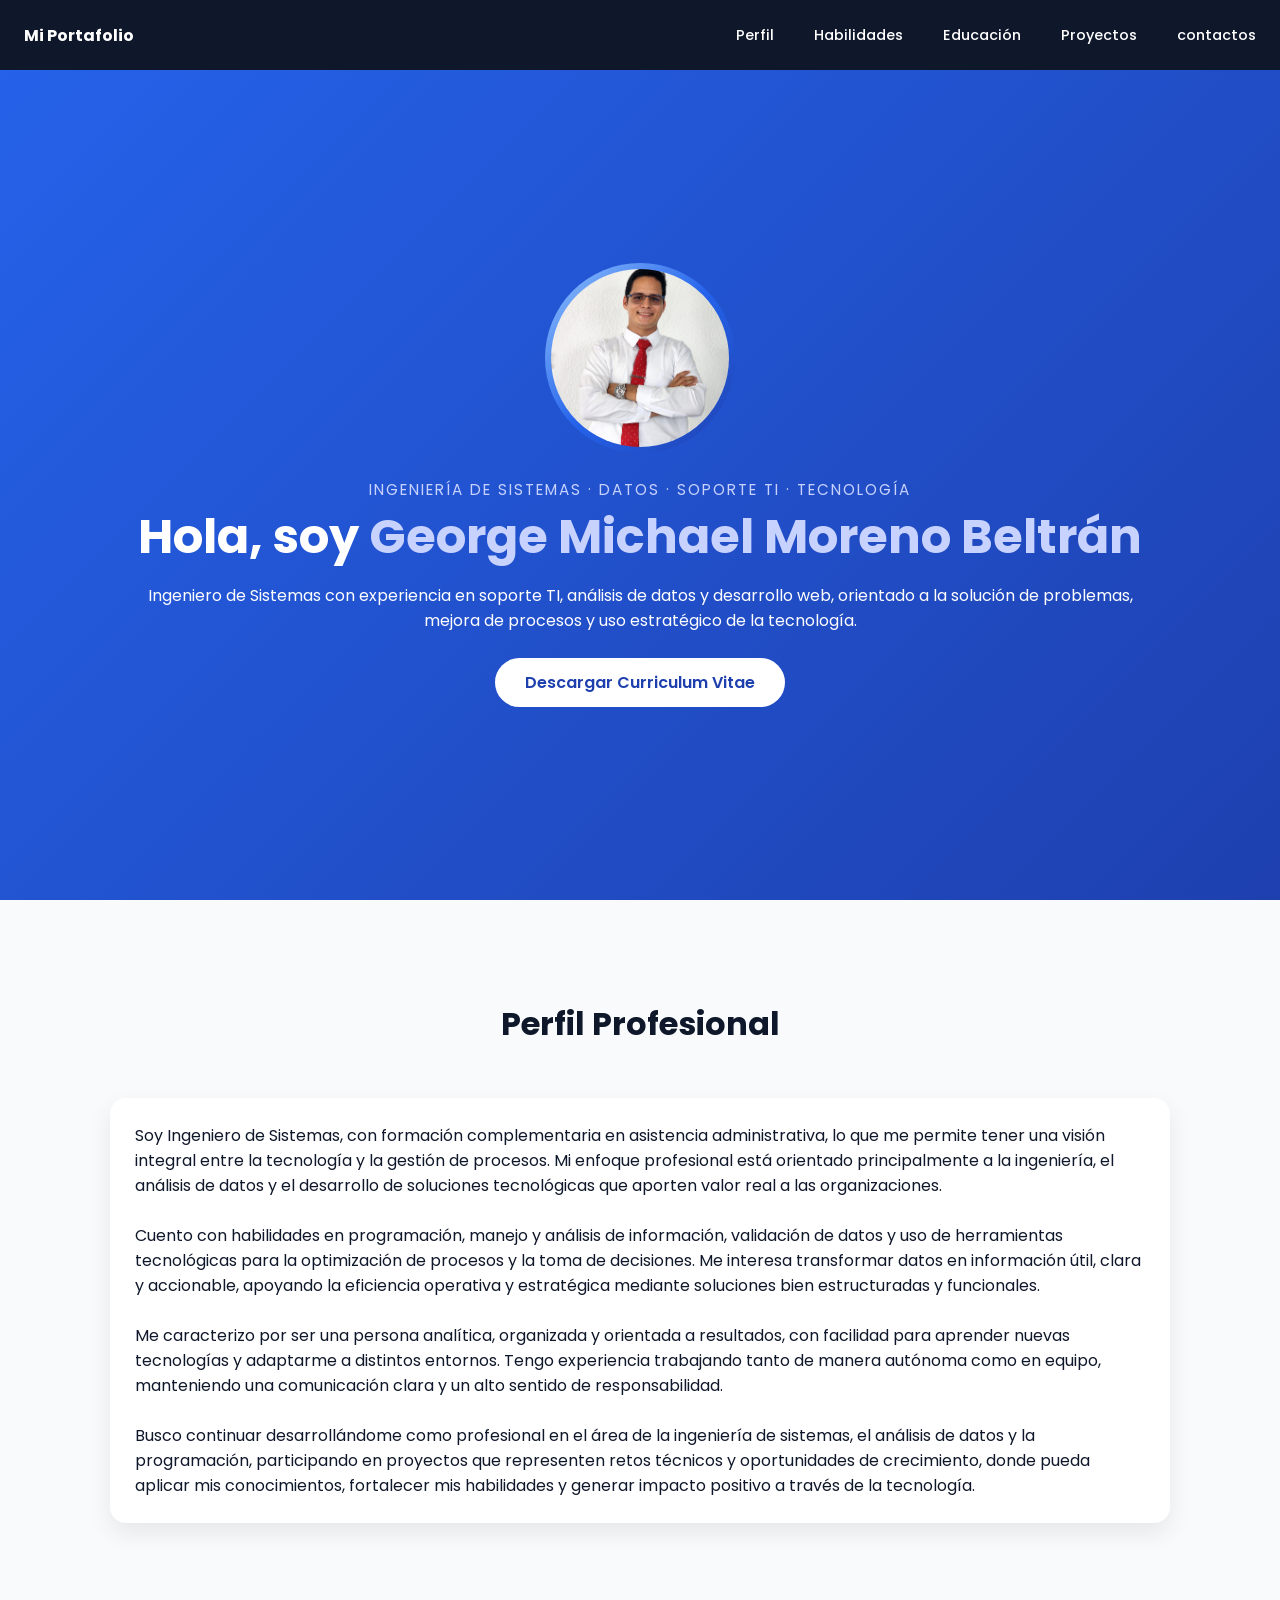
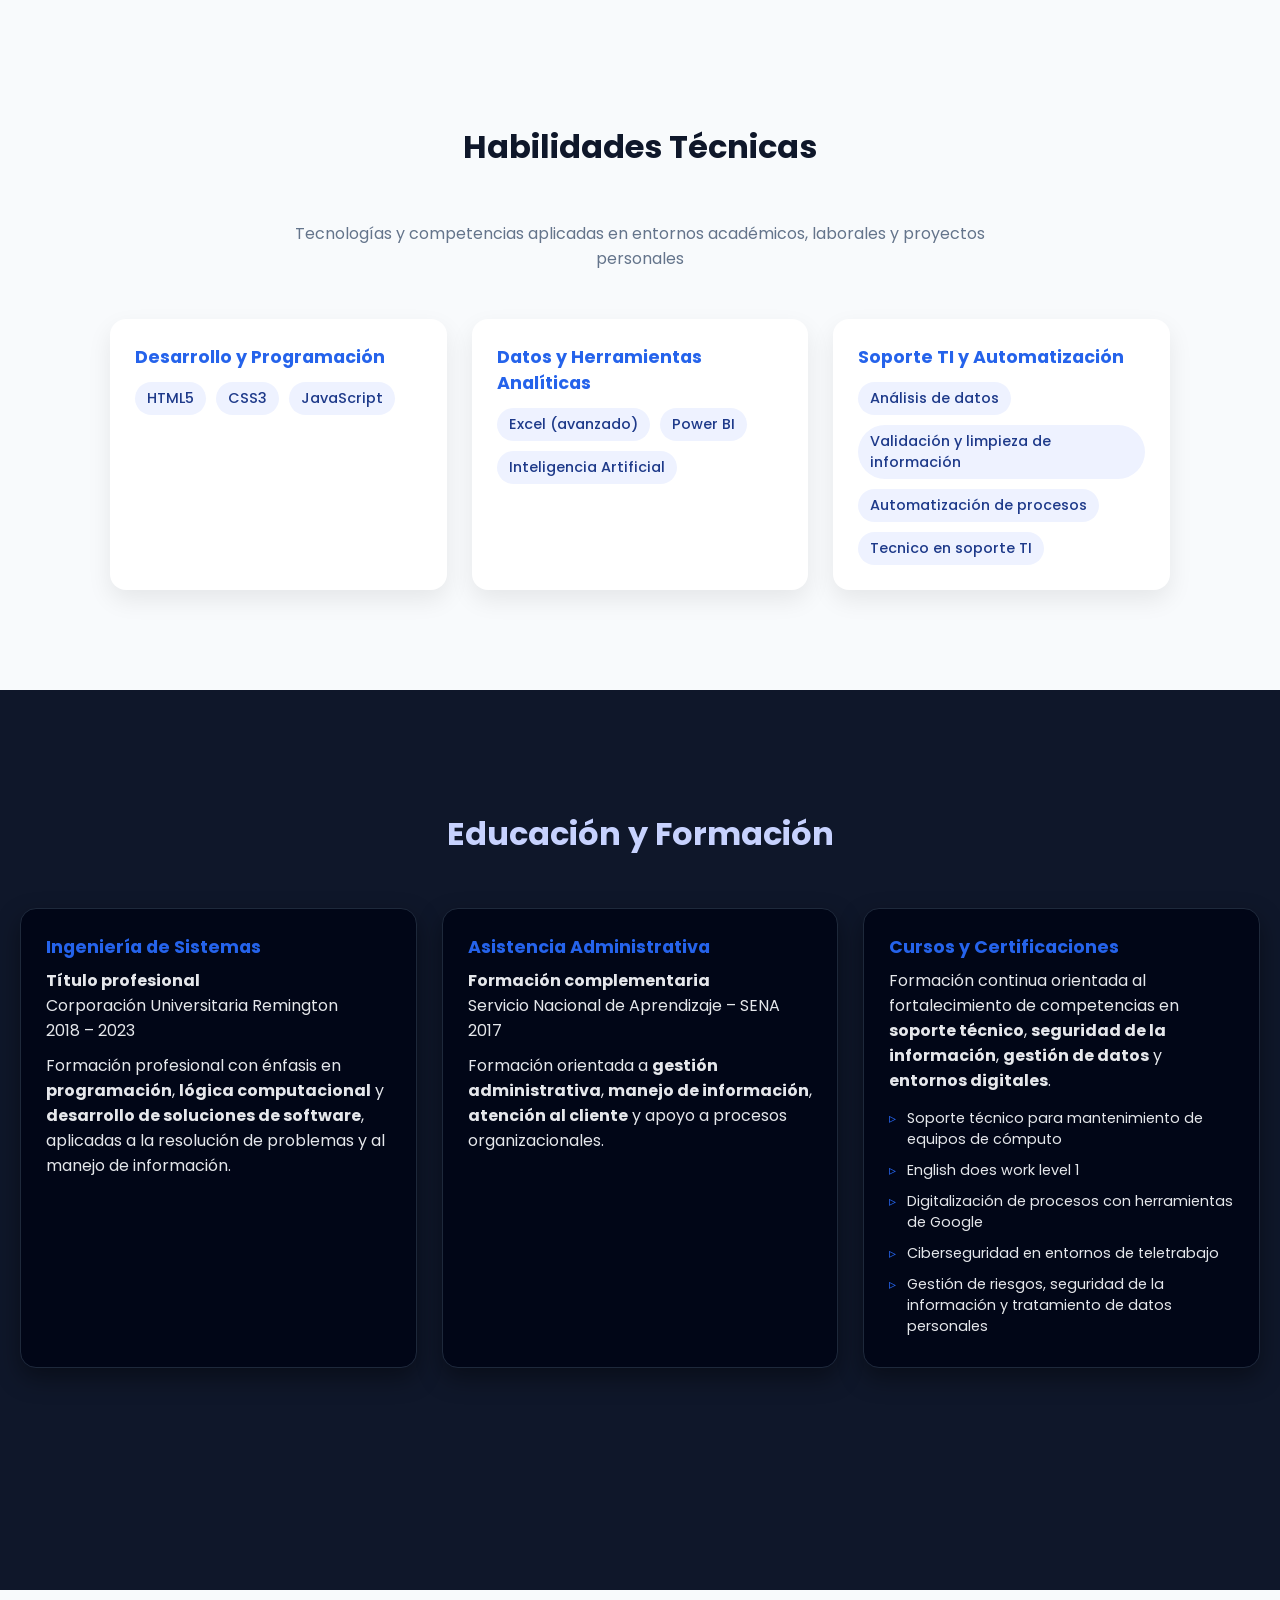
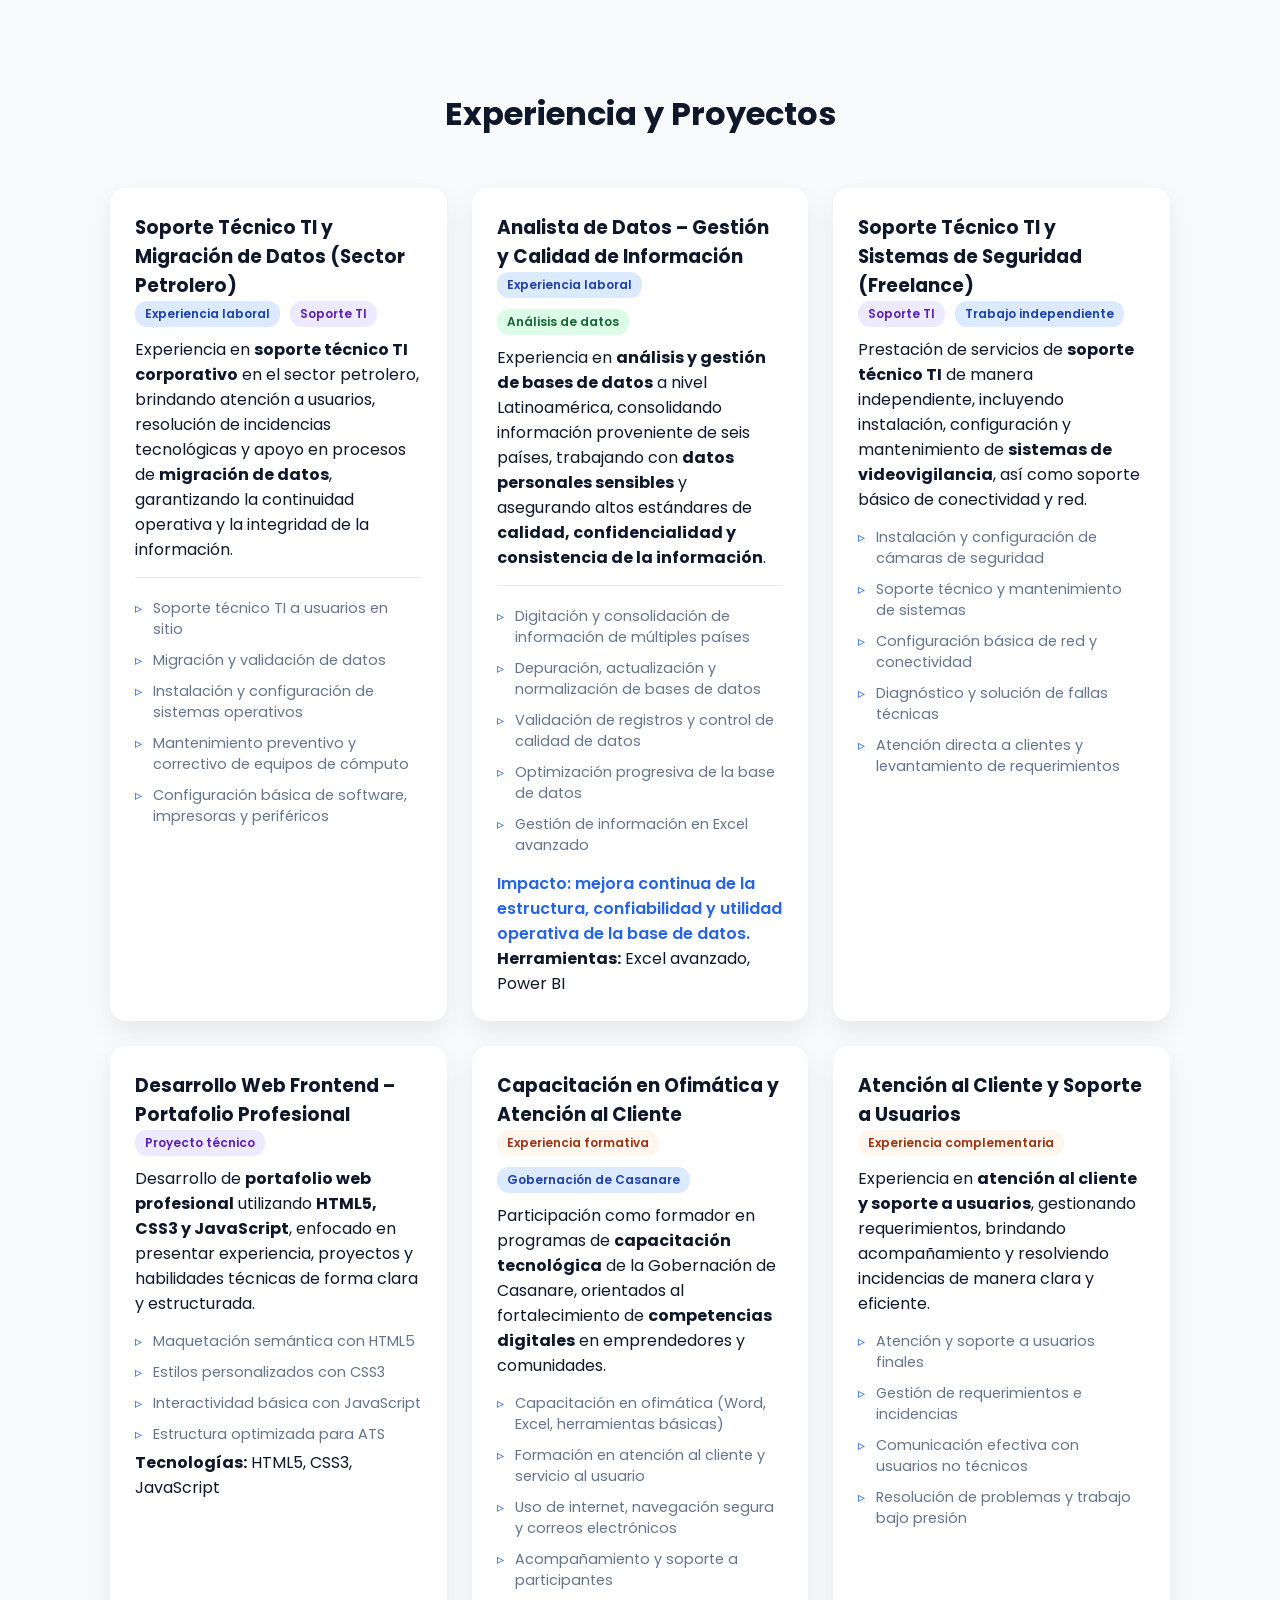
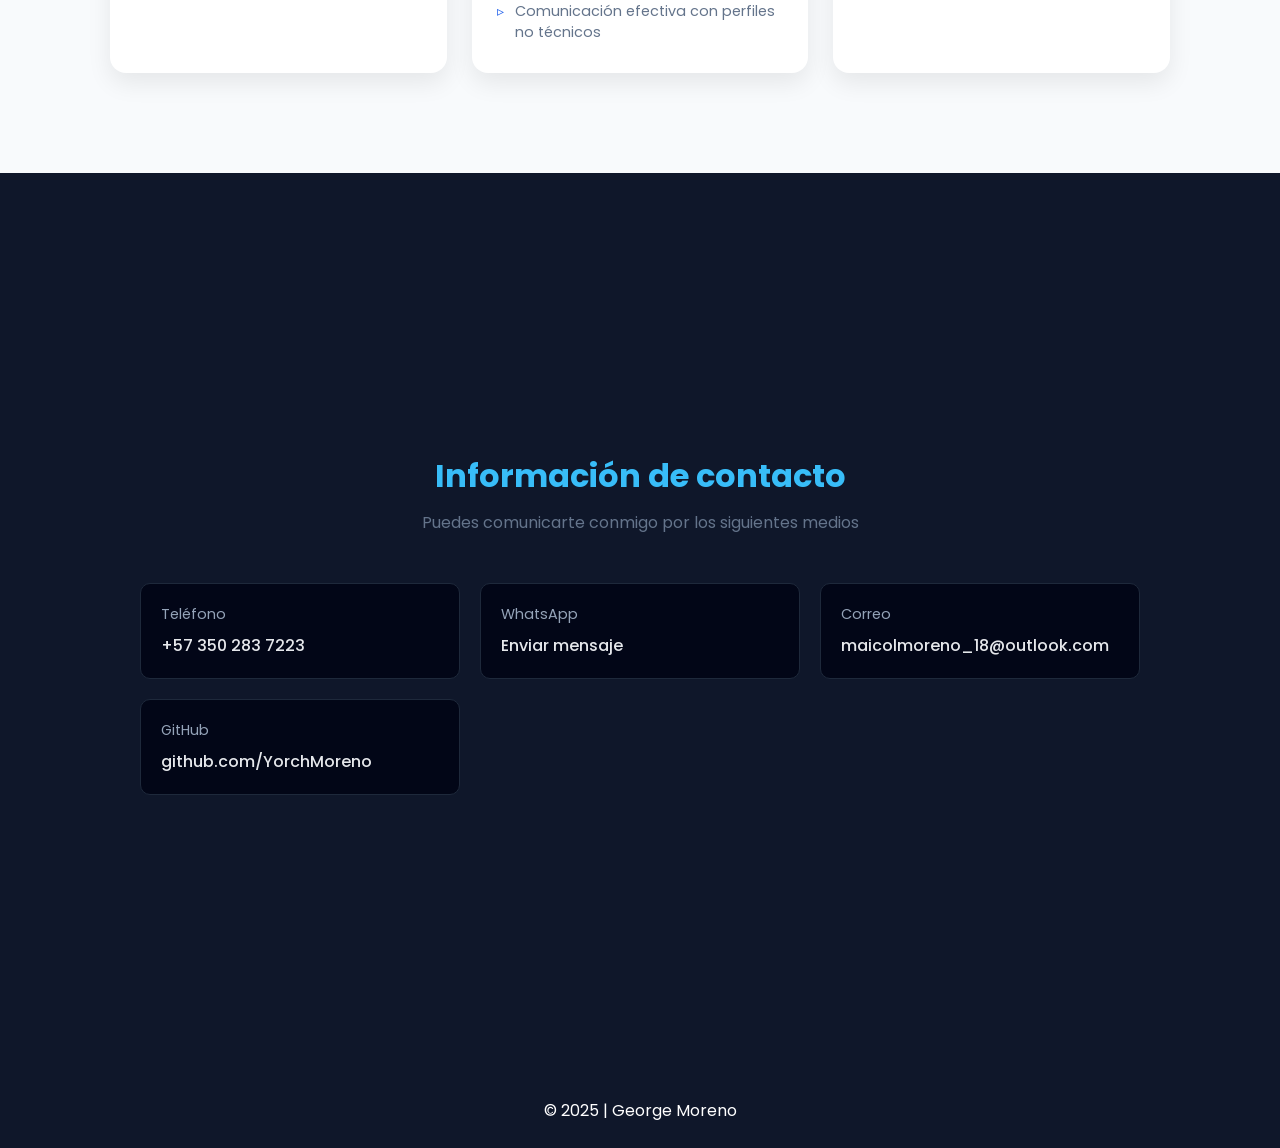
==== commit e209087c: "version ocho" ====
--- a/index.html
+++ b/index.html
@@ -497,7 +497,7 @@
 
 <body>
 
-<<nav>
+<nav>
     <strong>Mi Portafolio</strong>
 
     <button class="menu-toggle" aria-label="Abrir menú">
@@ -814,6 +814,5 @@
         links.classList.toggle('active');
     });
 </script>
-
 </body>
 </html>
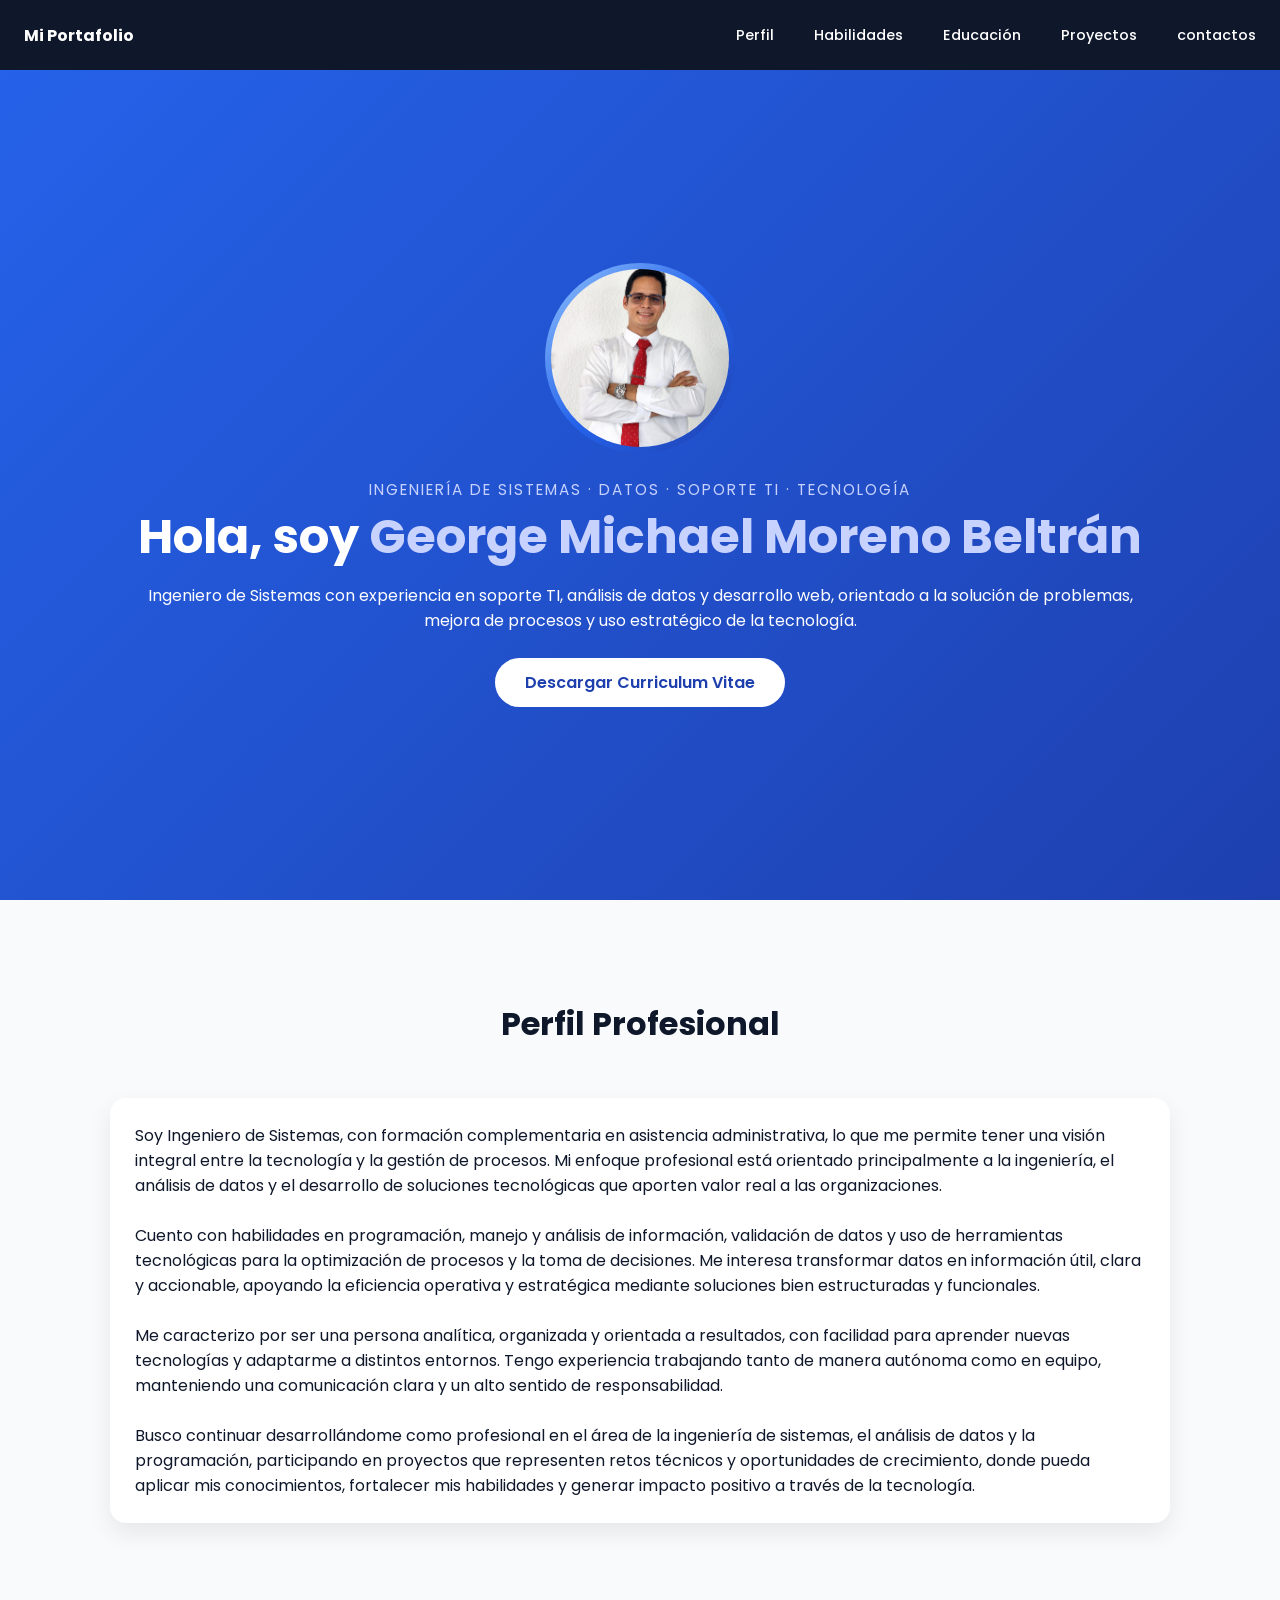
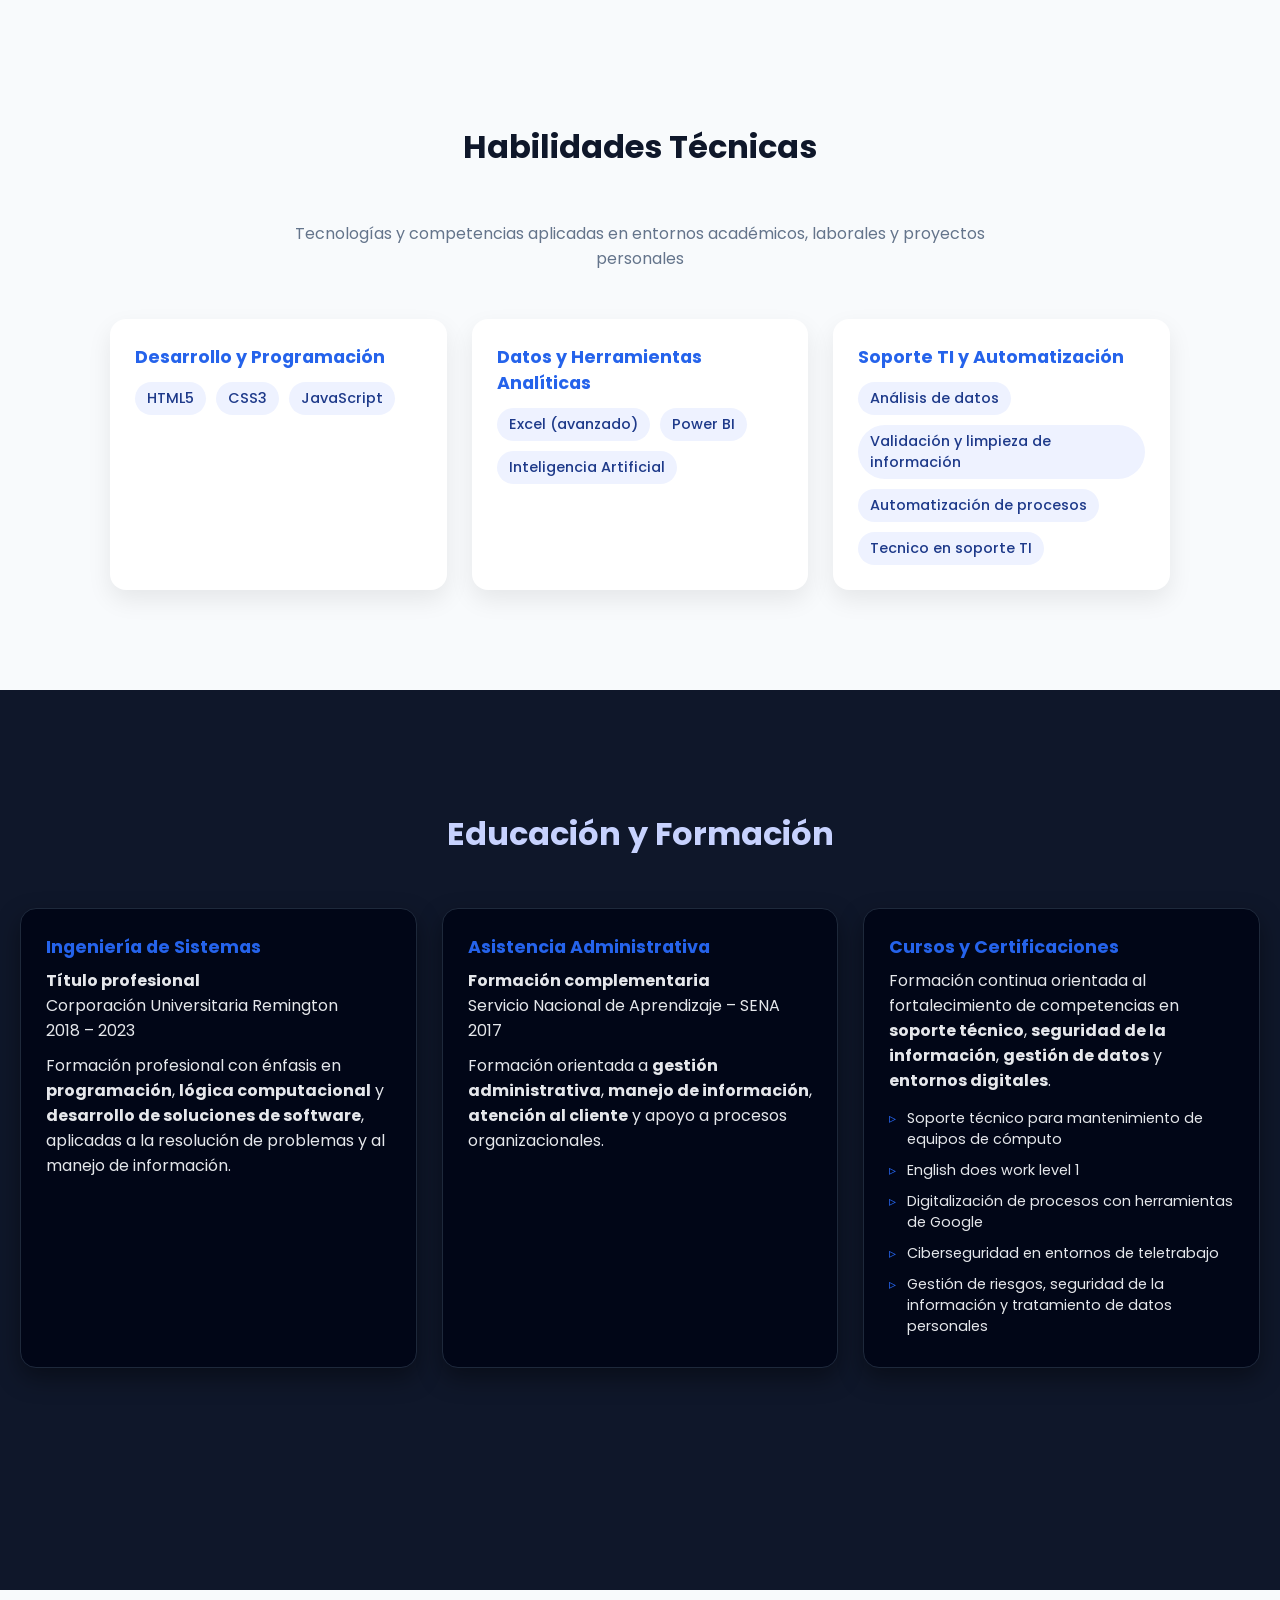
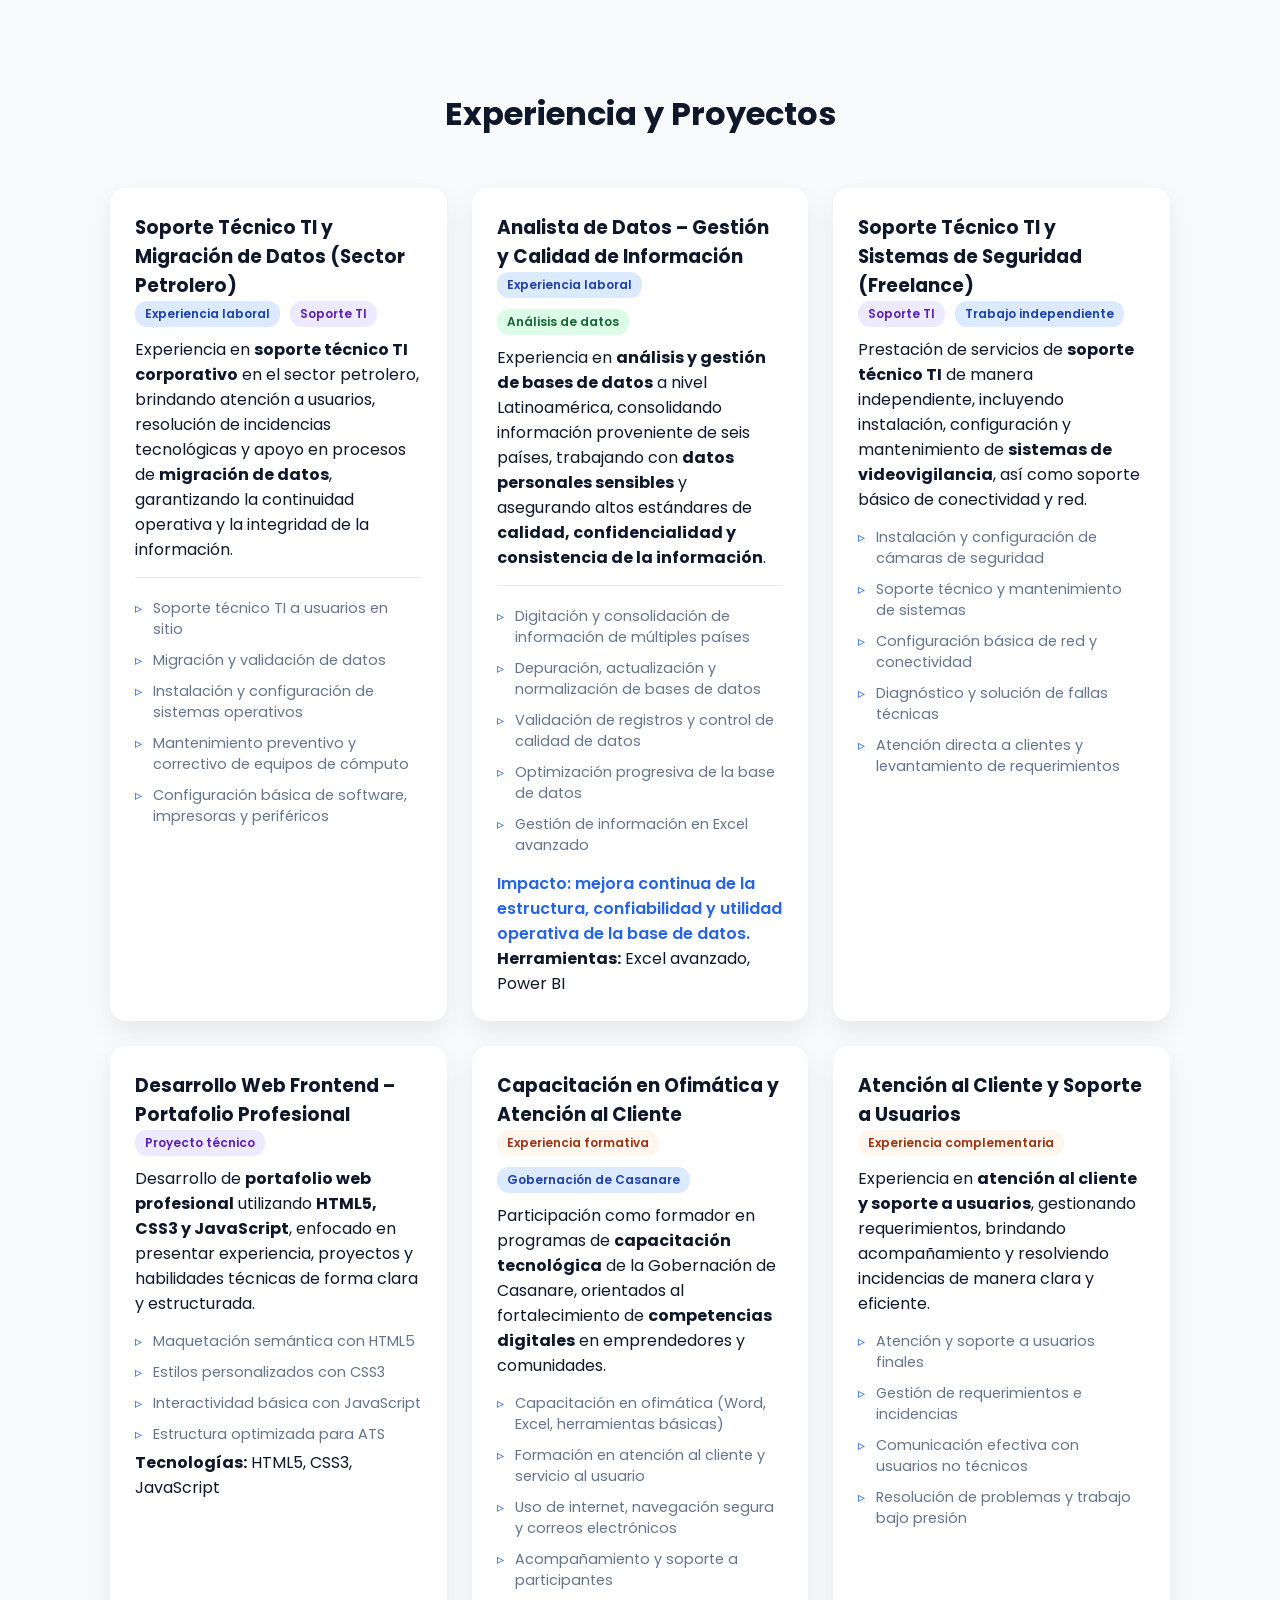
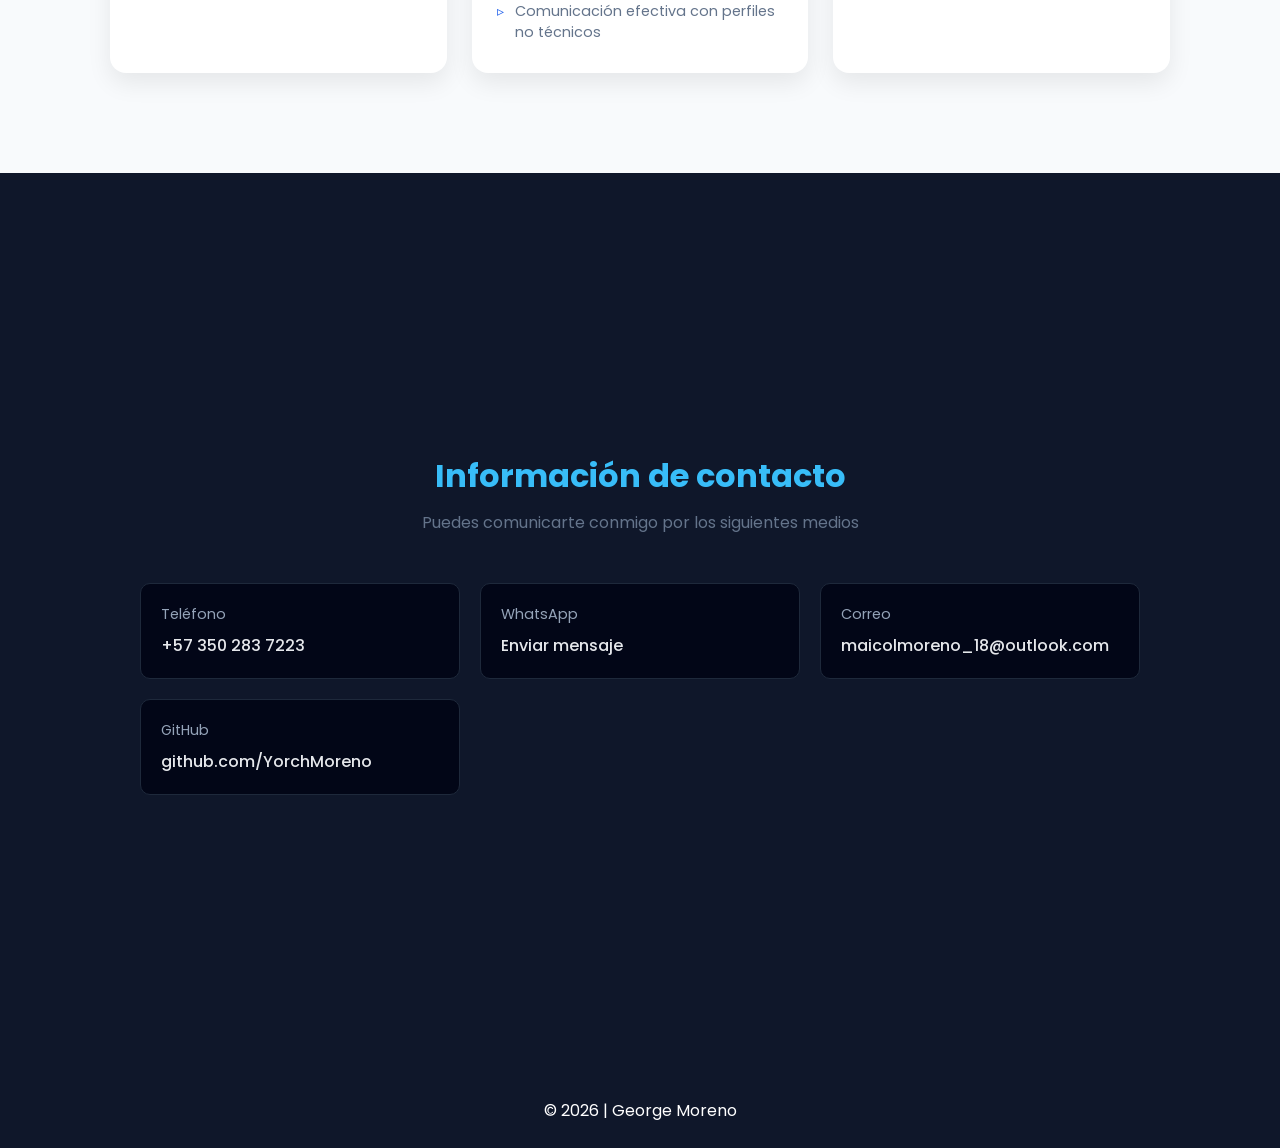
==== commit 3e970e56: "version nueve" ====
--- a/index.html
+++ b/index.html
@@ -804,7 +804,7 @@
 </section>
 
 <footer>
-    © 2025 | George Moreno
+    © 2026 | George Moreno
 </footer>
 <script>
     const toggle = document.querySelector('.menu-toggle');
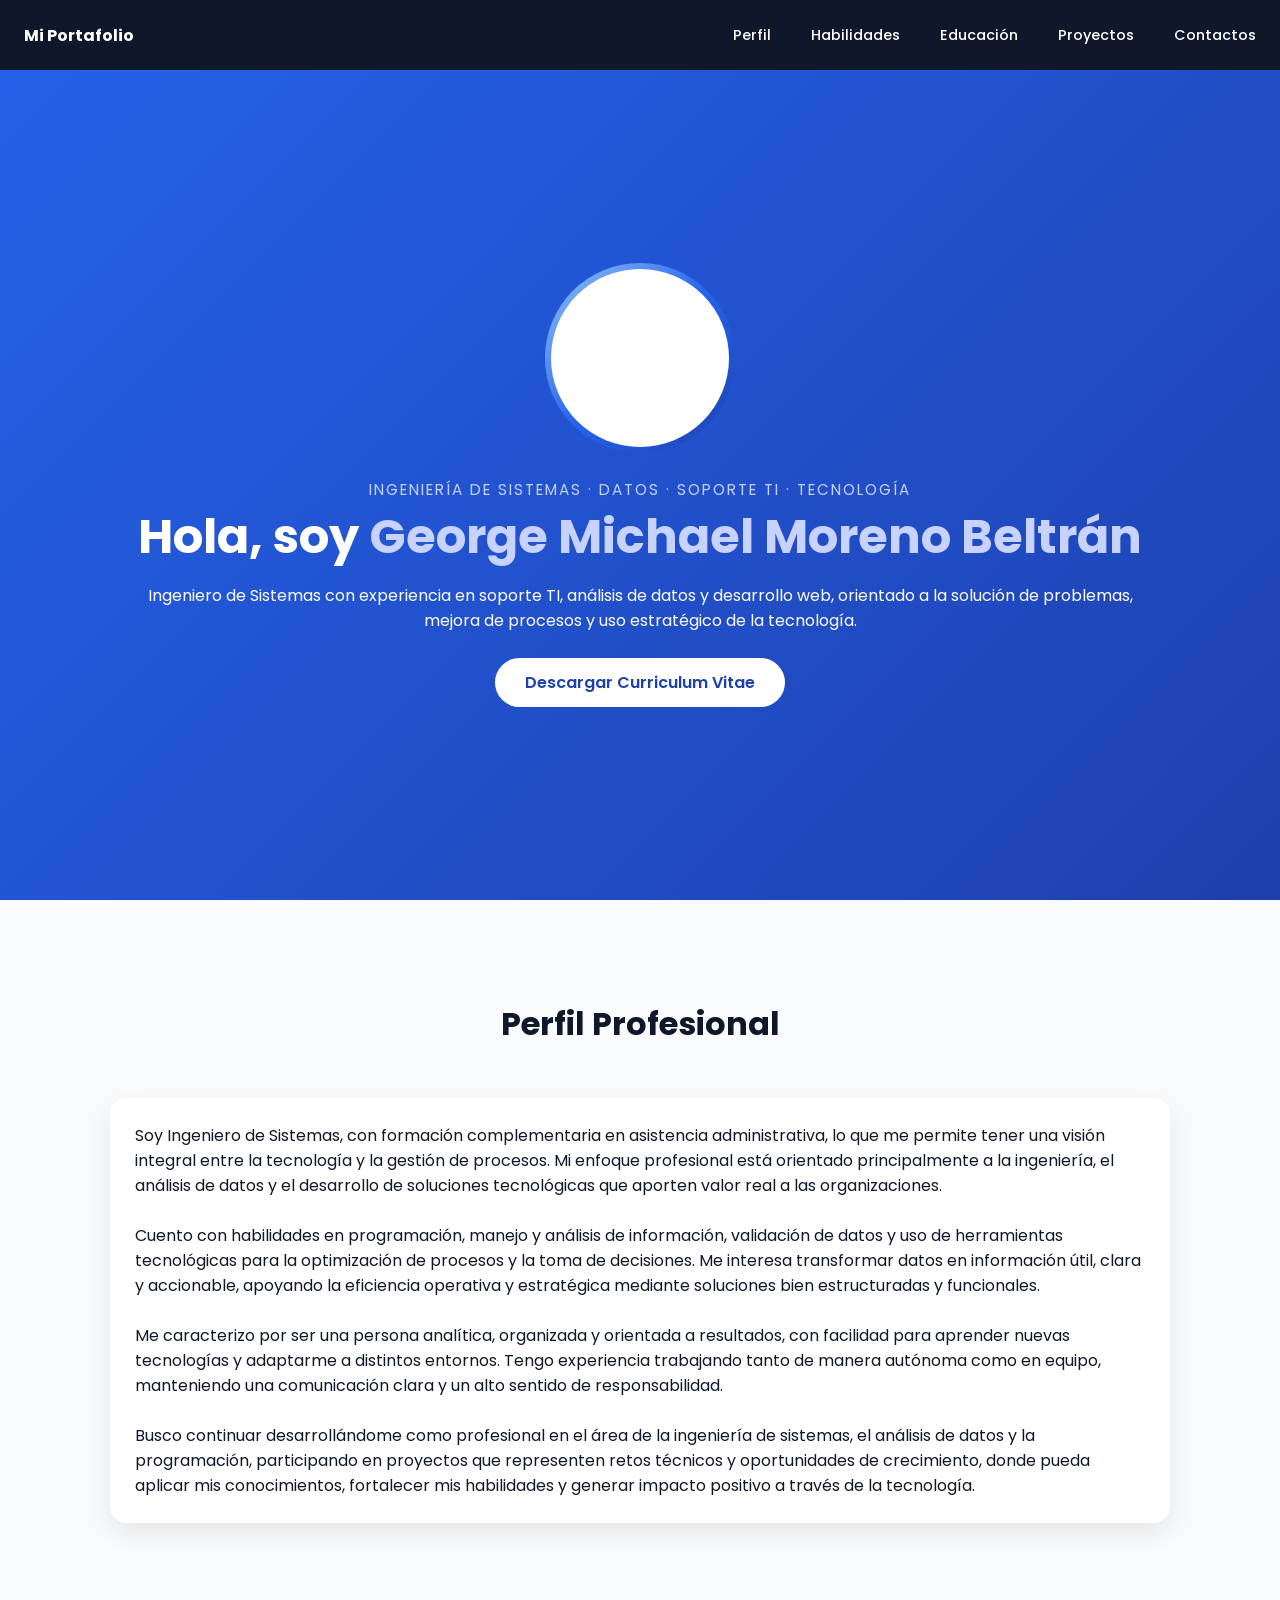
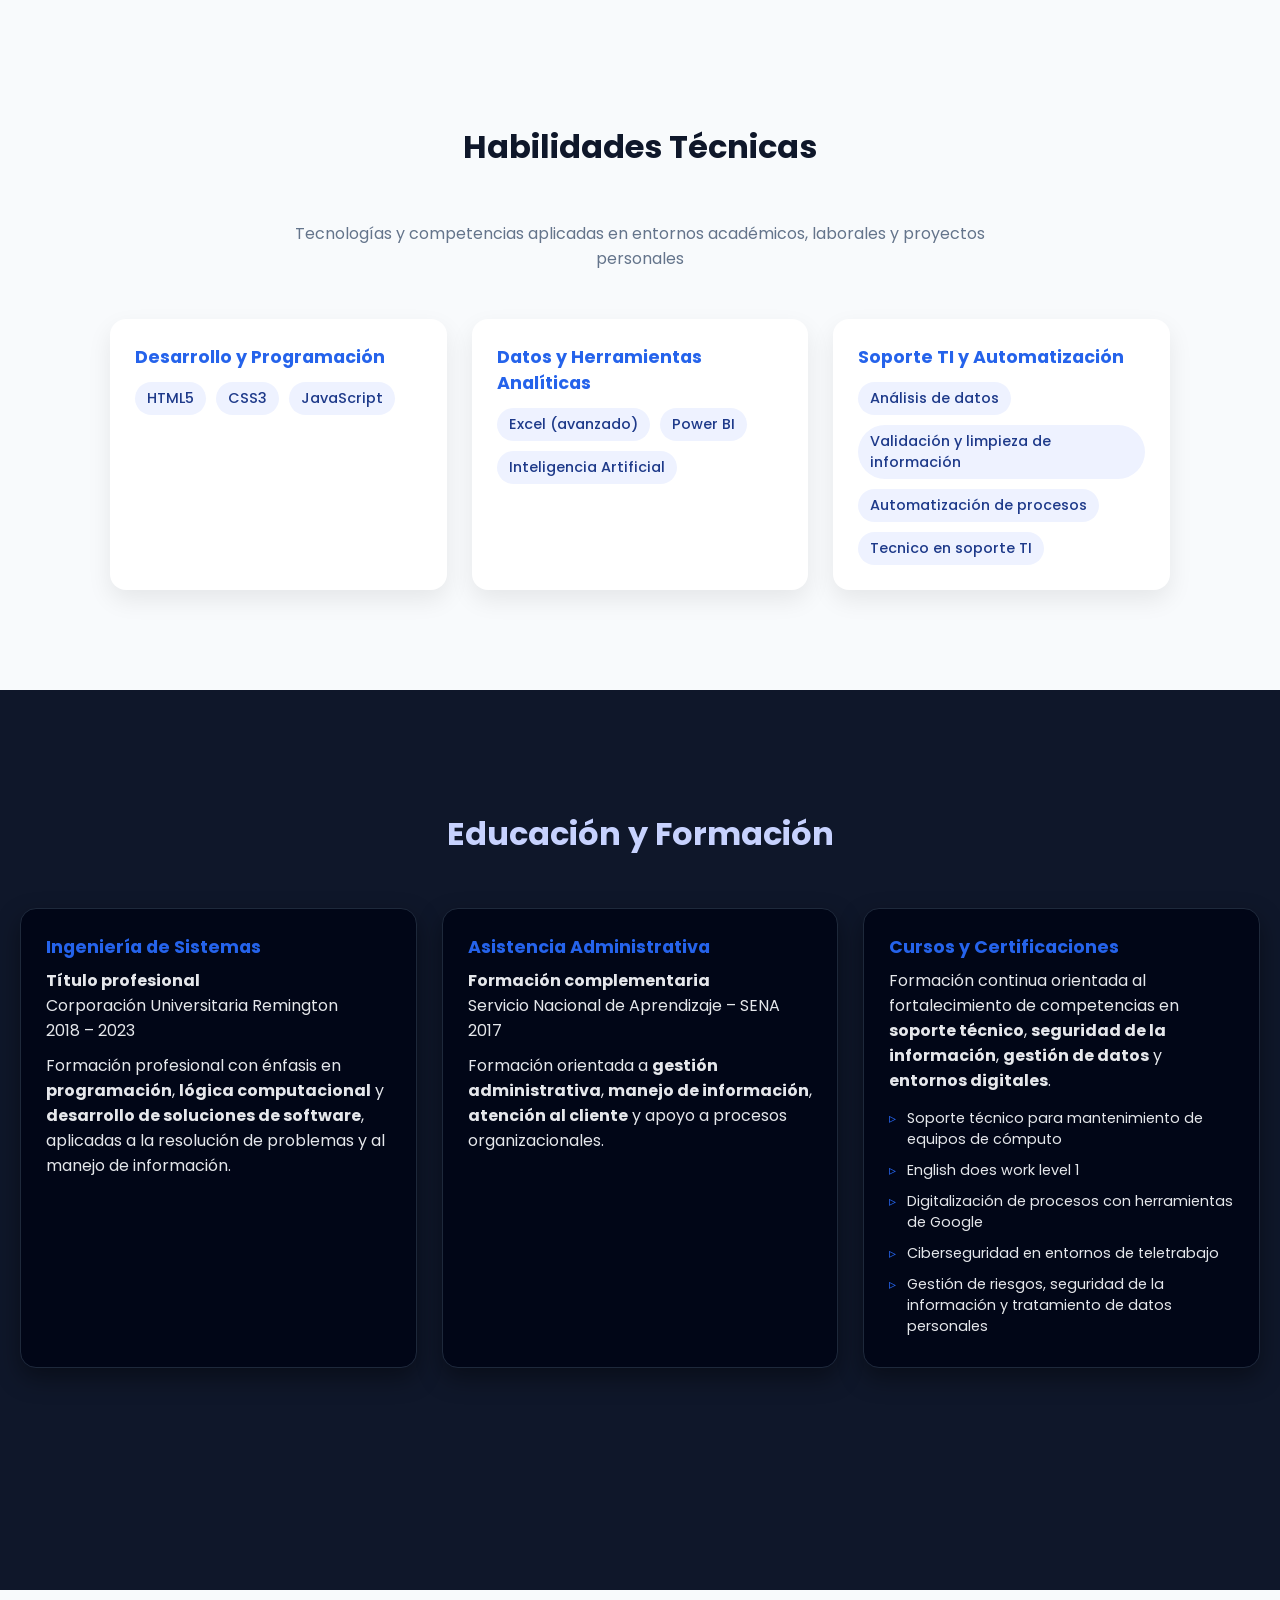
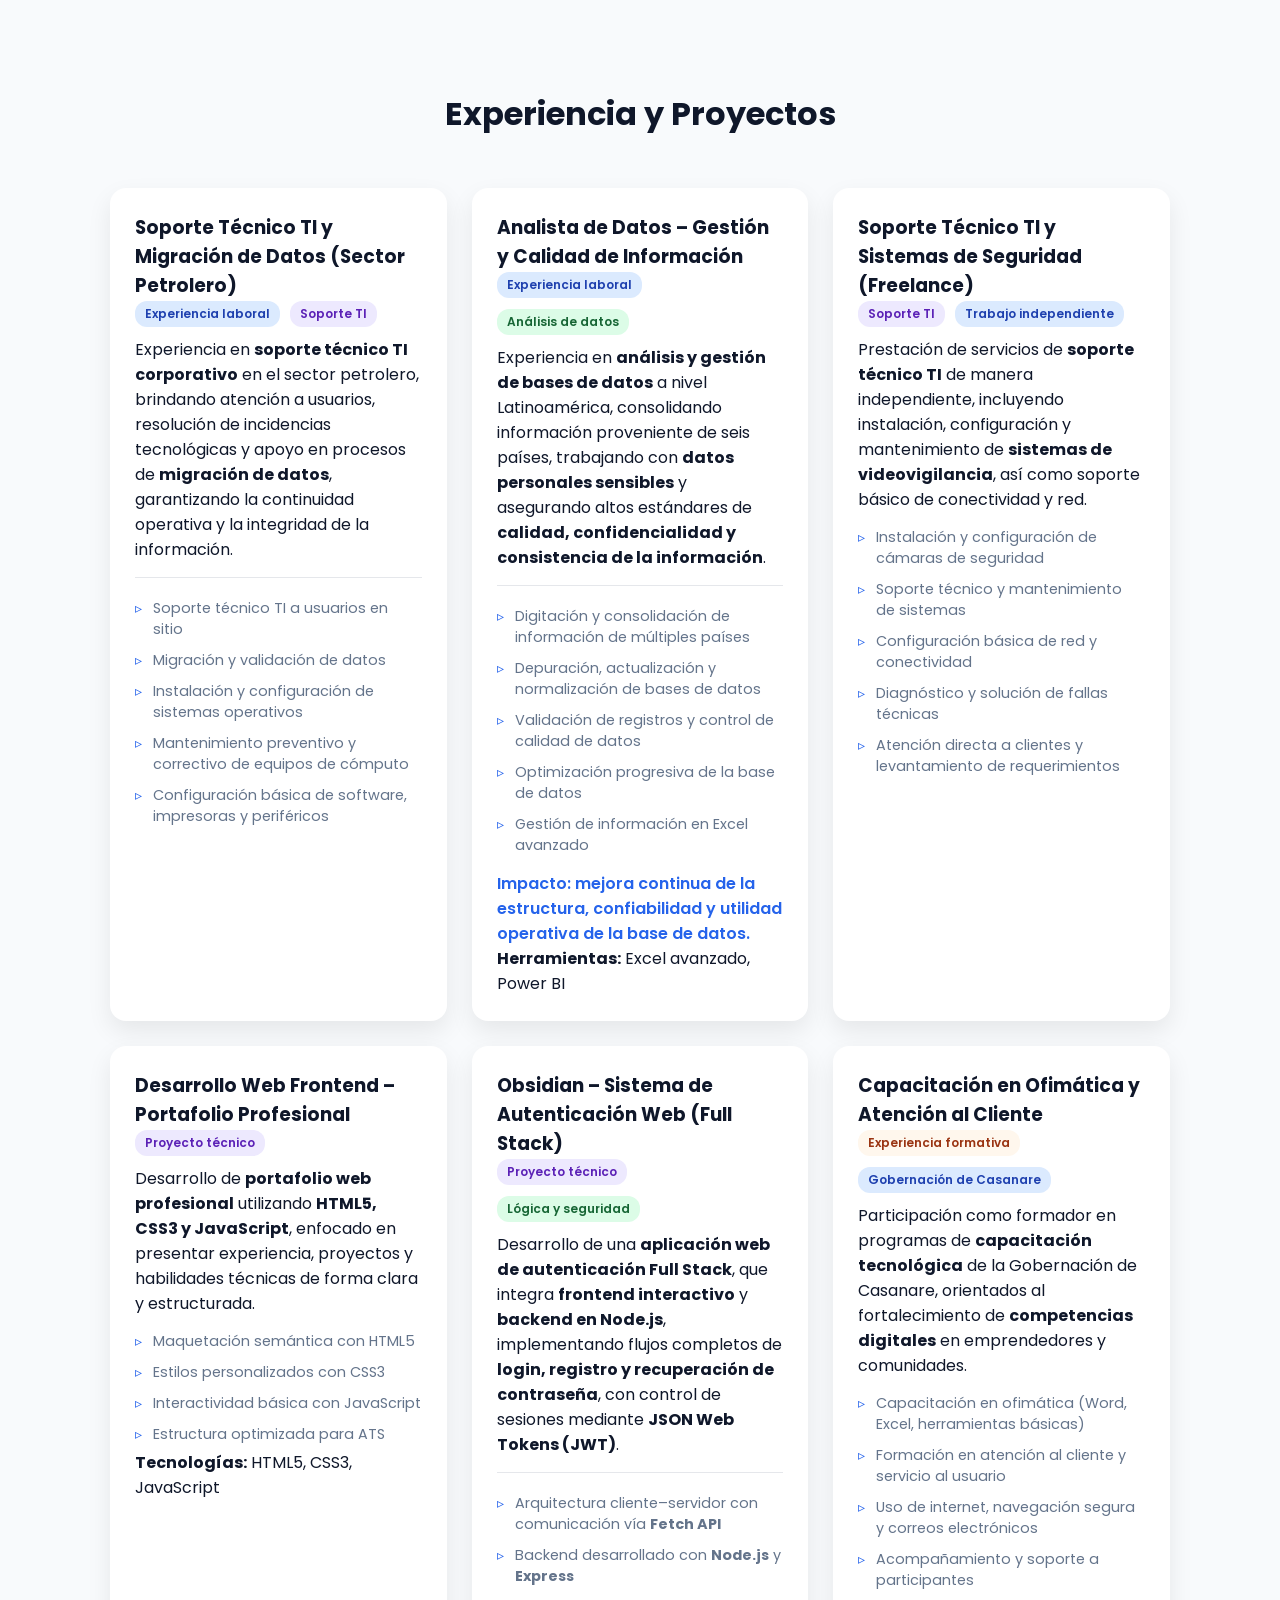
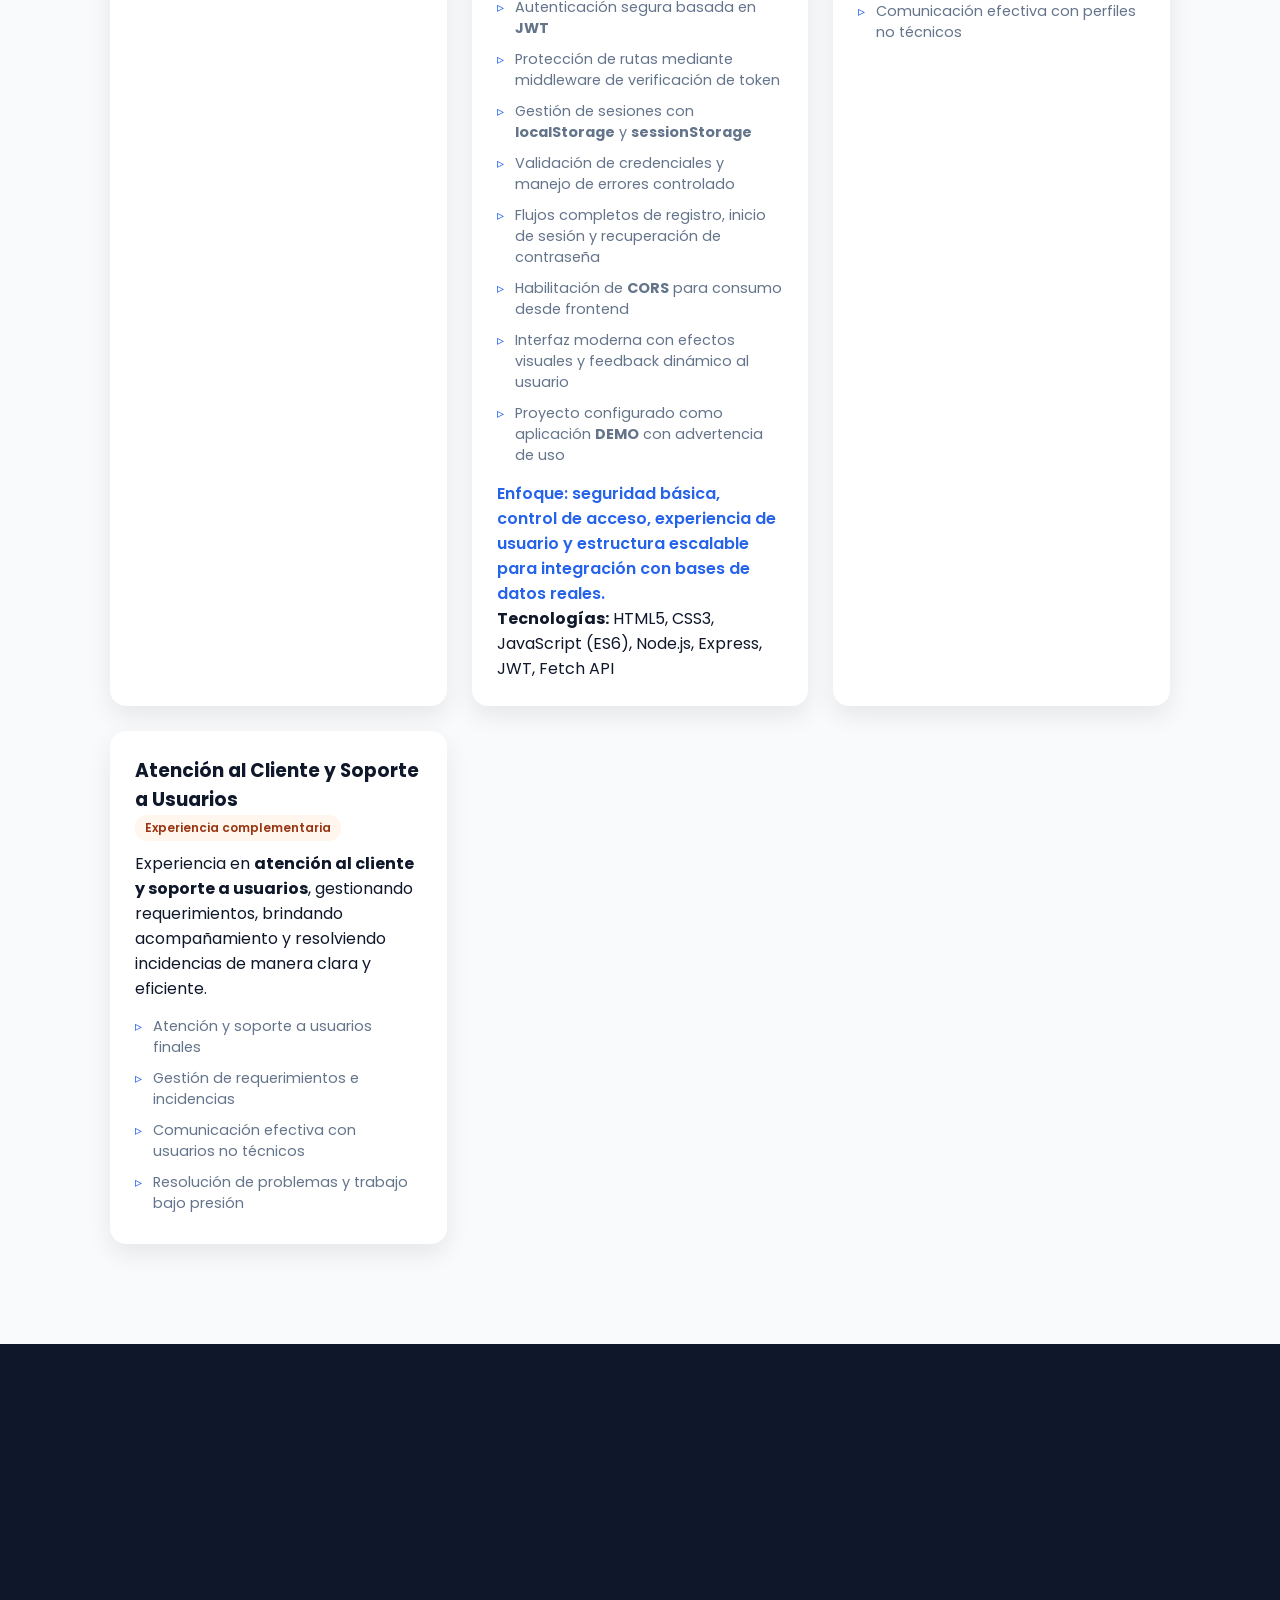
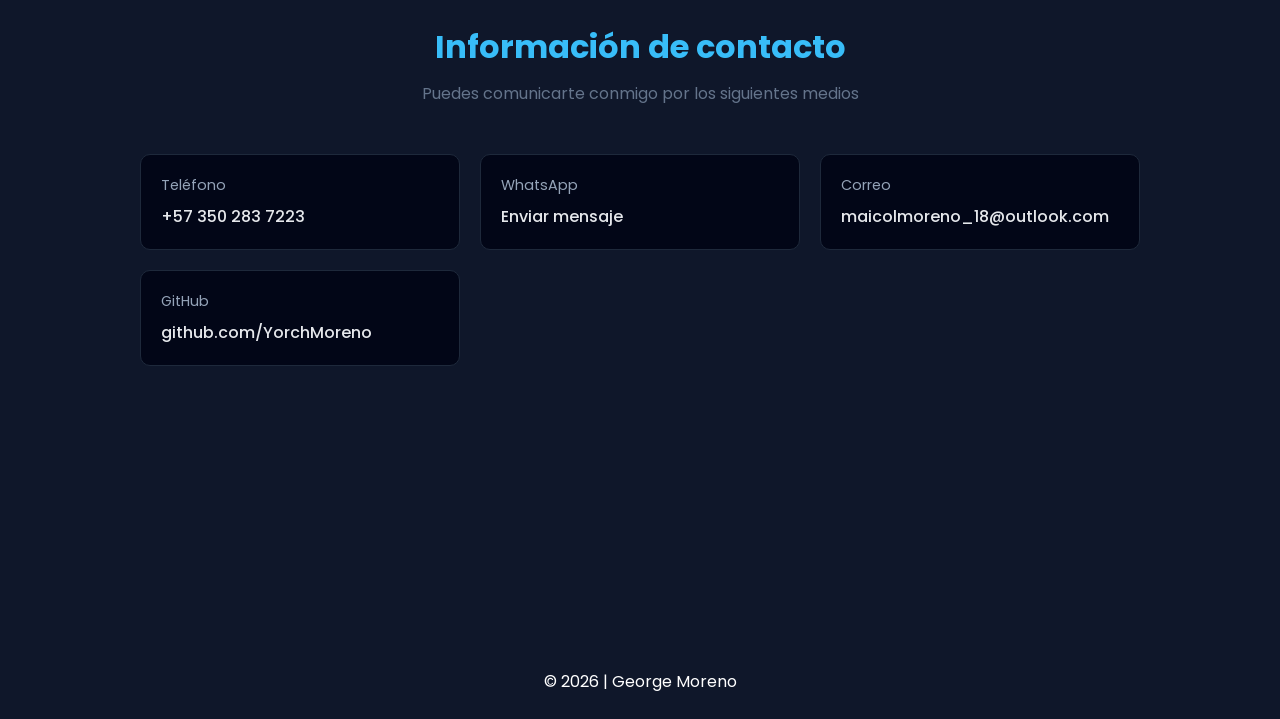
==== commit 7a311062: "version diez" ====
--- a/index.html
+++ b/index.html
@@ -509,14 +509,14 @@
         <a href="#habilidades">Habilidades</a>
         <a href="#educacion">Educación</a>
         <a href="#proyectos">Proyectos</a>
-        <a href="#contacto">contactos</a>
+        <a href="#contacto">Contactos</a>
     </div>
 </nav>
 
 
 <div class="hero">
     <div class="foto-wrapper">
-        <img src="img/foto1.jpeg" alt="Foto de George Moreno">
+        <img src="img/foto2.png" alt="Foto de George Moreno">
     </div>
     <span style="font-size:.95rem; letter-spacing:2px; text-transform:uppercase; color:#c7d2fe;">
         Ingeniería de Sistemas · Datos · Soporte TI · Tecnología
@@ -526,7 +526,7 @@
         Ingeniero de Sistemas con experiencia en soporte TI, análisis de datos y desarrollo web,
         orientado a la solución de problemas, mejora de procesos y uso estratégico de la tecnología.
     </p>
-    <a href="docs/CV George Moreno.pdf" download class="btn">Descargar Curriculum Vitae</a>
+    <a href="docs/CURRICULUM VITAE - GEORGE MORENO.pdf" download class="btn">Descargar Curriculum Vitae</a>
 </div>
 
 <section id="perfil">
@@ -732,6 +732,47 @@
             <p><strong>Tecnologías:</strong> HTML5, CSS3, JavaScript</p>
         </div>
 
+        <!-- OBSIDIAN FULLSTACK -->
+        <div class="card">
+            <h3>Obsidian – Sistema de Autenticación Web (Full Stack)</h3>
+            <span class="badge tech">Proyecto técnico</span>
+            <span class="badge data">Lógica y seguridad</span>
+
+            <p>
+                Desarrollo de una <strong>aplicación web de autenticación Full Stack</strong>,
+                que integra <strong>frontend interactivo</strong> y <strong>backend en Node.js</strong>,
+                implementando flujos completos de <strong>login, registro y recuperación de contraseña</strong>,
+                con control de sesiones mediante <strong>JSON Web Tokens (JWT)</strong>.
+            </p>
+
+            <hr style="margin:15px 0; border:none; border-top:1px solid #e5e7eb;">
+
+            <ul class="edu-list">
+                <li>Arquitectura cliente–servidor con comunicación vía <strong>Fetch API</strong></li>
+                <li>Backend desarrollado con <strong>Node.js</strong> y <strong>Express</strong></li>
+                <li>Autenticación segura basada en <strong>JWT</strong></li>
+                <li>Protección de rutas mediante middleware de verificación de token</li>
+                <li>Gestión de sesiones con <strong>localStorage</strong> y <strong>sessionStorage</strong></li>
+                <li>Validación de credenciales y manejo de errores controlado</li>
+                <li>Flujos completos de registro, inicio de sesión y recuperación de contraseña</li>
+                <li>Habilitación de <strong>CORS</strong> para consumo desde frontend</li>
+                <li>Interfaz moderna con efectos visuales y feedback dinámico al usuario</li>
+                <li>Proyecto configurado como aplicación <strong>DEMO</strong> con advertencia de uso</li>
+            </ul>
+
+            <p style="margin-top:10px; font-weight:600; color:#2563eb;">
+                Enfoque: seguridad básica, control de acceso, experiencia de usuario
+                y estructura escalable para integración con bases de datos reales.
+            </p>
+
+            <p>
+                <strong>Tecnologías:</strong>
+                HTML5, CSS3, JavaScript (ES6),
+                Node.js, Express, JWT, Fetch API
+            </p>
+        </div>
+
+
         <!-- UNIDADES PRODUCTIVAS -->
         <div class="card">
             <h3>Capacitación en Ofimática y Atención al Cliente</h3>
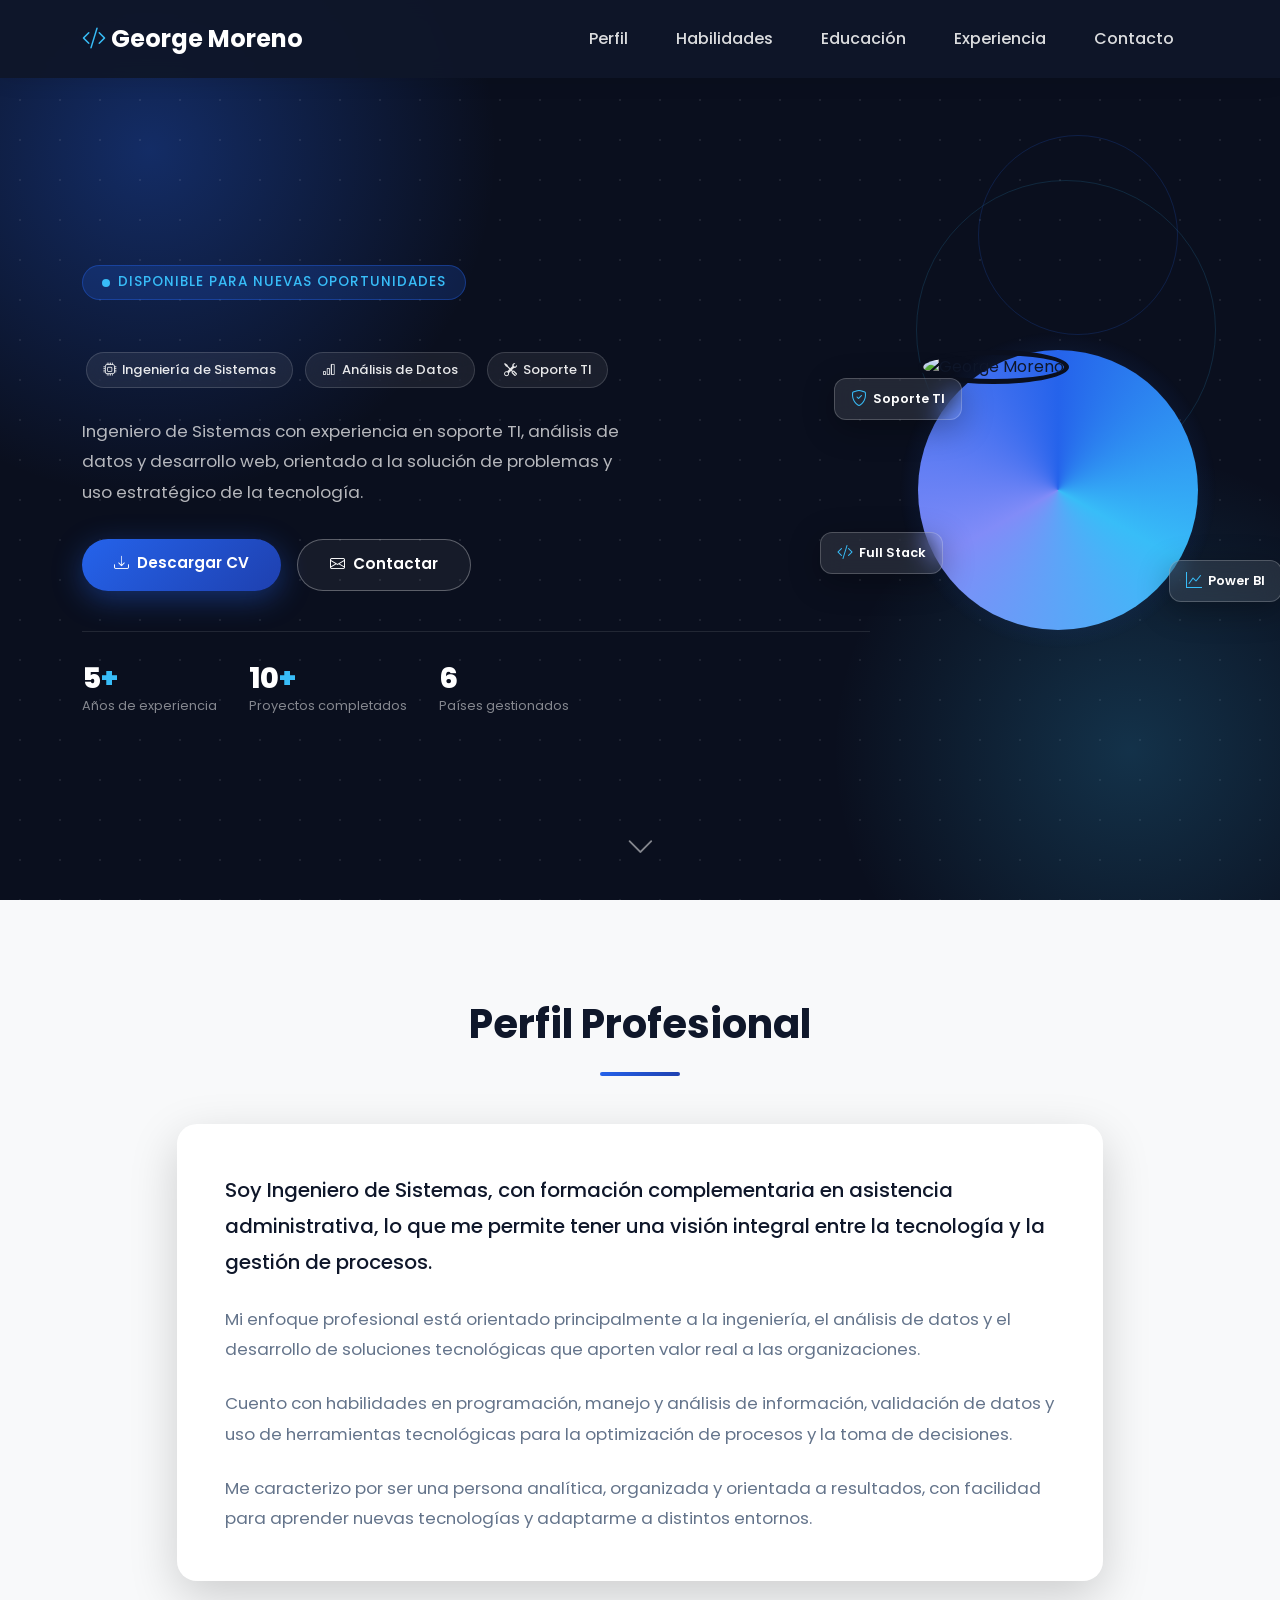
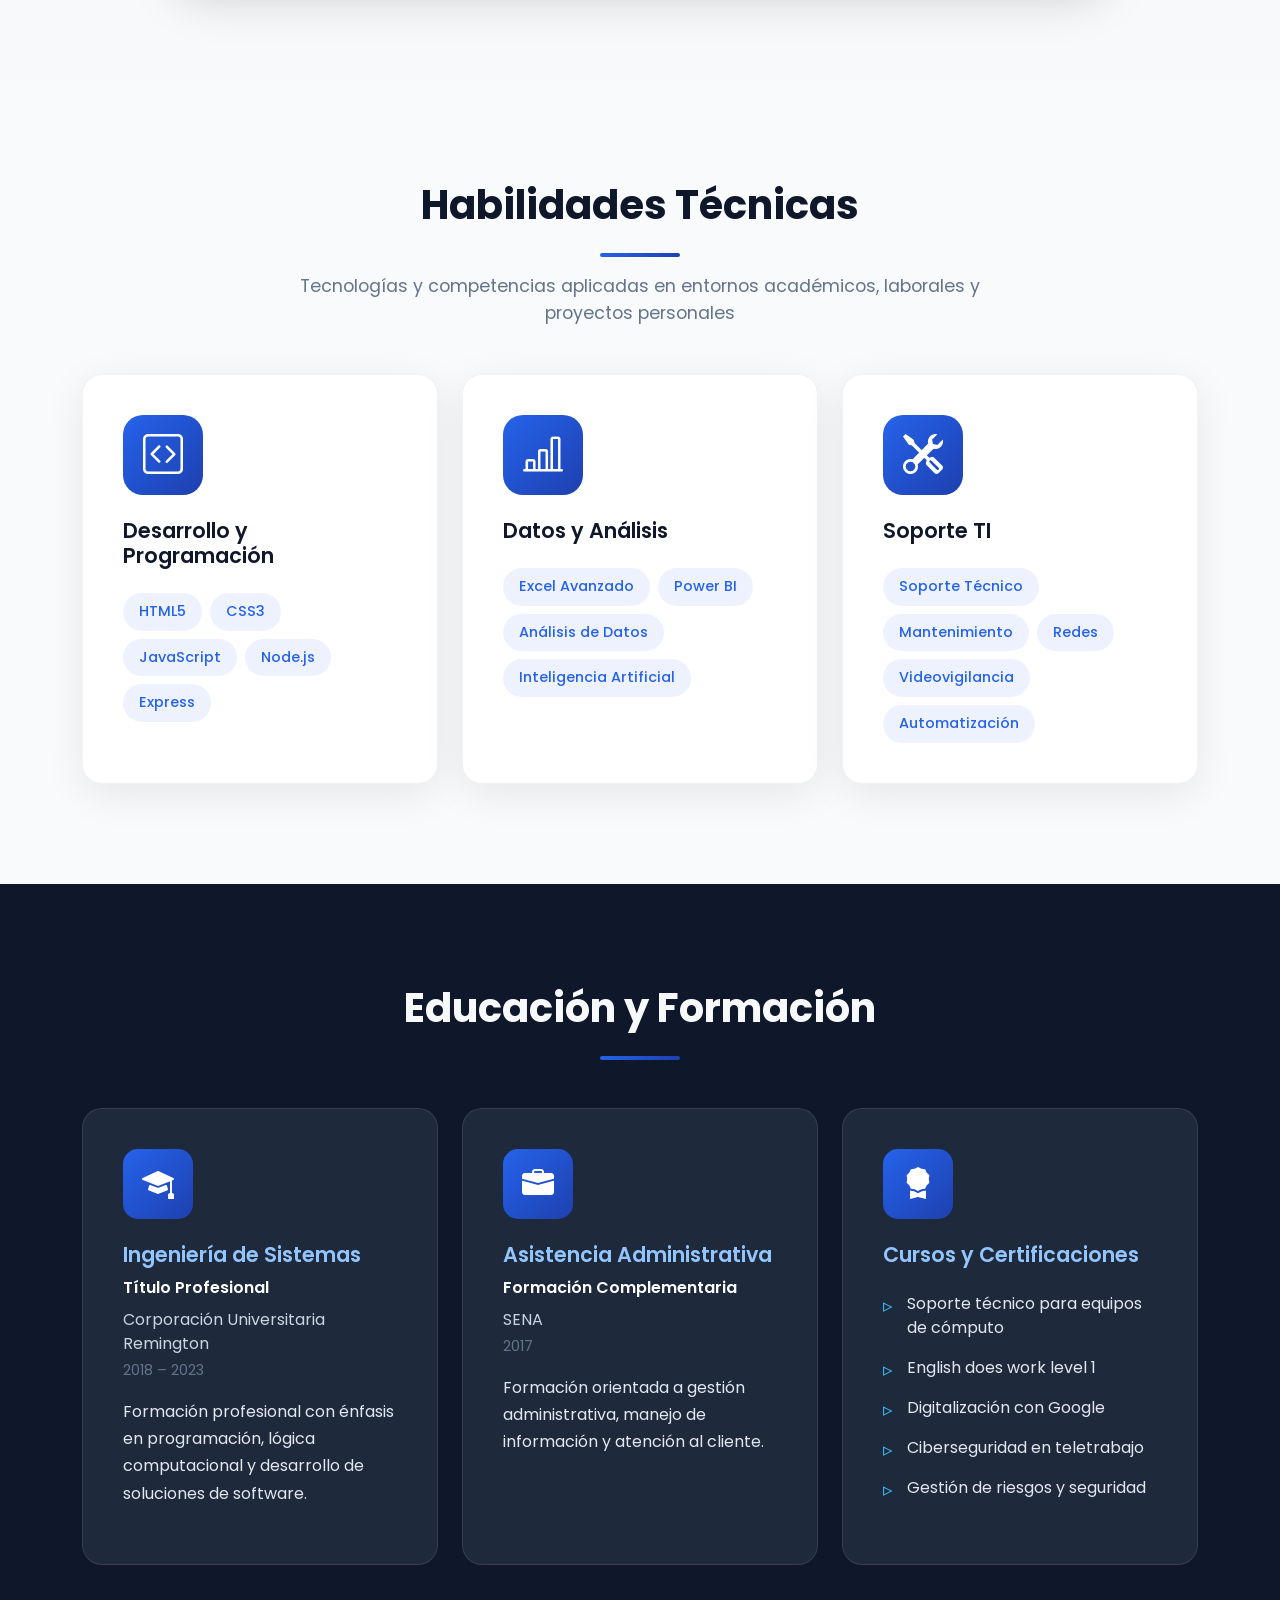
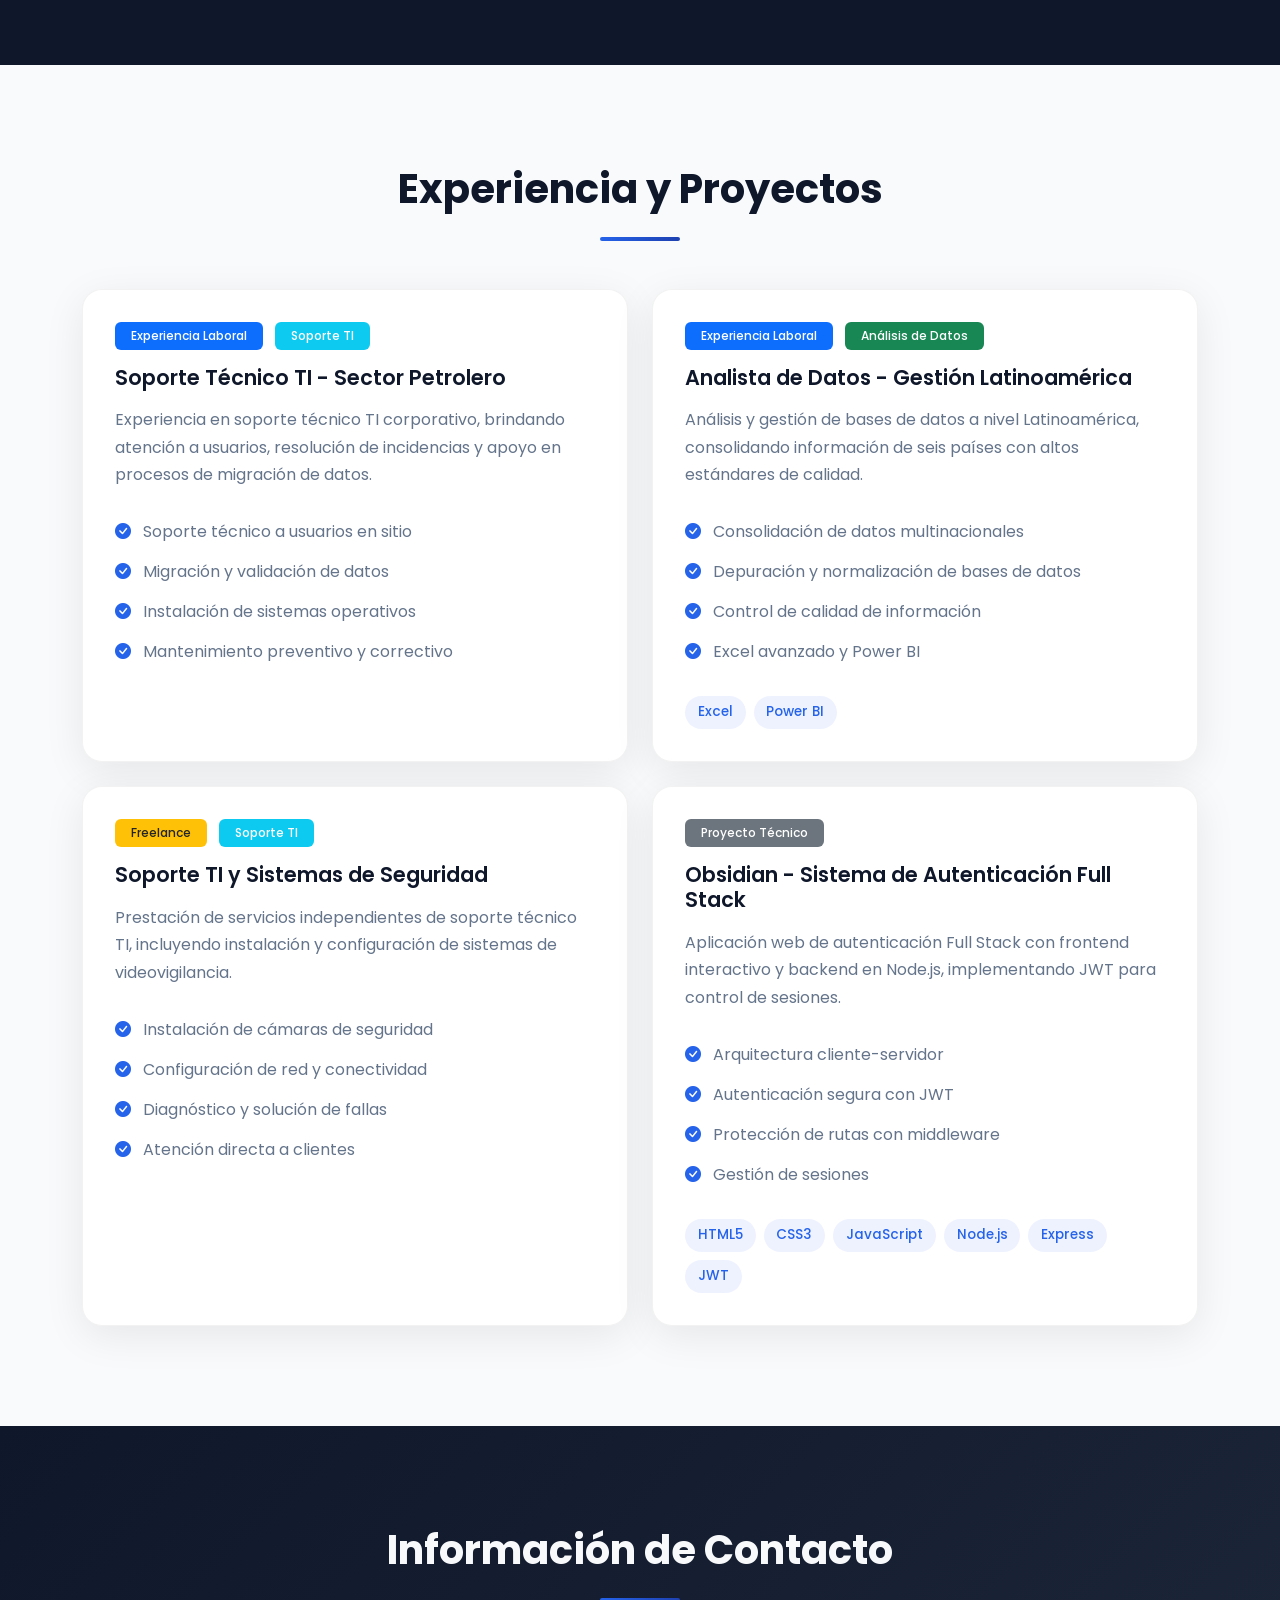
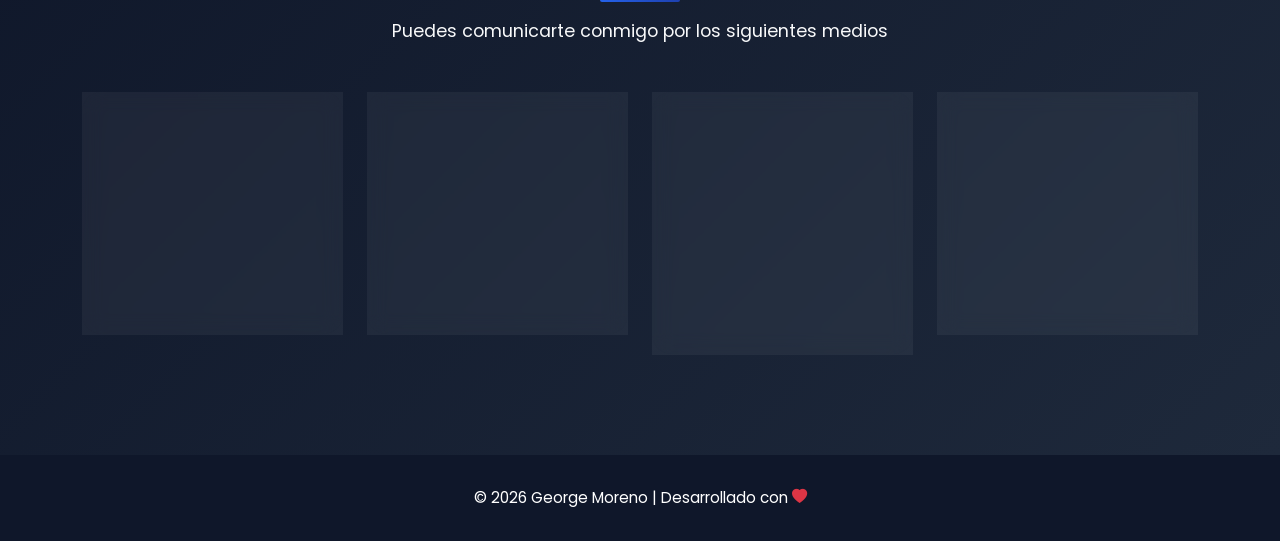
==== commit 31a423bb: "actualizacion" ====
--- a/index.html
+++ b/index.html
@@ -2,858 +2,443 @@
 <html lang="es">
 <head>
     <meta charset="UTF-8">
-    <title>Portafolio | George Moreno</title>
     <meta name="viewport" content="width=device-width, initial-scale=1.0">
-
-    <link href="https://fonts.googleapis.com/css2?family=Poppins:wght@300;400;600;700&display=swap" rel="stylesheet">
-
-    <style>
-        :root{
-            --primary:#2563eb;
-            --dark:#0f172a;
-            --light:#f8fafc;
-            --gray:#64748b;
-            --nav-height:70px;
-        }
-
-        *{
-            margin:0;
-            padding:0;
-            box-sizing:border-box;
-            font-family:'Poppins',sans-serif;
-        }
-
-        html, body{
-            width:100%;
-            overflow-x:hidden;
-            scroll-behavior:smooth;
-            margin:0;
-            padding:0;
-        }
-
-        body{
-            background:var(--light);
-            color:var(--dark);
-        }
-
-        /* NAV */
-        nav{
-            position:fixed;
-            top:0;
-            width:100%;
-            background:rgba(15,23,42,.95);
-            padding:15px 40px;
-            display:flex;
-            justify-content:space-between;
-            align-items:center;
-            z-index:1000;
-            height:var(--nav-height);
-        }
-
-        nav a{
-            color:white;
-            text-decoration:none;
-            margin-left:20px;
-            font-size:.9rem;
-        }
-
-        nav a:hover{color:var(--primary);}
-
-        /* HERO */
-        .hero{
-            height:100vh;
-            padding-top:var(--nav-height);
-            display:flex;
-            flex-direction:column;
-            justify-content:center;
-            align-items:center;
-            text-align:center;
-            background:linear-gradient(135deg,#2563eb,#1e40af);
-            color:white;
-        }
-
-
-
-        .hero h1{font-size:3rem;}
-        .hero span{color:#c7d2fe;}
-        .hero p{max-width:1000px;margin-top:10px;}
-
-        /* FOTO PERFIL PRO */
-        .foto-wrapper{
-            position:relative;
-            width:190px;
-            height:190px;
-            border-radius:50%;
-            padding:6px;
-            background:linear-gradient(135deg,#93c5fd,#2563eb,#1e40af);
-            display:flex;
-            align-items:center;
-            justify-content:center;
-            margin-bottom:25px;
-            animation:float 6s ease-in-out infinite;
-        }
-
-        .foto-wrapper img{
-            width:100%;
-            height:100%;
-            border-radius:50%;
-            object-fit:cover;
-            background:white;
-        }
-
-        /* Animación suave */
-        @keyframes float{
-            0%,100%{transform:translateY(0);}
-            50%{transform:translateY(-10px);}
-        }
-
-        /* Efecto glass alrededor */
-        .foto-wrapper::after{
-            content:"";
-            position:absolute;
-            width:210px;
-            height:210px;
-            border-radius:50%;
-            background:rgba(255,255,255,.15);
-            filter:blur(25px);
-            z-index:-1;
-        }
-
-        /* HABILIDADES TÉCNICAS */
-        #habilidades h3{
-            font-size:1.1rem;
-            margin-bottom:12px;
-            color:var(--primary);
-        }
-
-        .skills-list{
-            list-style:none;
-        }
-
-        .skills-list li{
-            padding:6px 0;
-            font-size:.95rem;
-            color:var(--gray);
-            position:relative;
-            padding-left:18px;
-        }
-
-        .skills-list li::before{
-            content:"▹";
-            position:absolute;
-            left:0;
-            color:var(--primary);
-        }
-
-        /* EDUCACIÓN */
-        #educacion{
-            width:100%;
-            min-height:100vh;
-            max-width:none;
-            background:#0f172a;
-            padding:120px 20px;
-
-        }
-
-        #educacion h3{
-            font-size:1.1rem;
-            margin-bottom:8px;
-            color:var(--primary);
-        }
-
-        .edu-institucion{
-            font-weight:600;
-            font-size:.95rem;
-            color:var(--dark);
-        }
-
-        .edu-lugar{
-            font-size:.9rem;
-            color:var(--gray);
-            margin:4px 0;
-        }
-
-        .edu-periodo{
-            font-size:.85rem;
-            color:#94a3b8;
-        }
-
-        .edu-list{
-            list-style:none;
-            margin-top:10px;
-        }
-
-        .edu-list li{
-            font-size:.9rem;
-            color:var(--gray);
-            padding:5px 0;
-            position:relative;
-            padding-left:18px;
-        }
-
-        .edu-list li::before{
-            content:"▹";
-            position:absolute;
-            left:0;
-            color:var(--primary);
-        }
-
-        .btn{
-            margin-top:25px;
-            padding:12px 30px;
-            border:none;
-            border-radius:30px;
-            background:white;
-            color:#1e40af;
-            font-weight:600;
-            cursor:pointer;
-            text-decoration:none;
-        }
-
-        /* SECTIONS (EXCEPTO CONTACTO) */
-        section:not(.contact-section){
-            padding:100px 20px;
-            max-width:1100px;
-            margin:auto;
-        }
-
-        section h2{
-            text-align:center;
-            margin-bottom:50px;
-            font-size:2rem;
-        }
-
-        /* CARDS */
-        .grid{
-            display:grid;
-            grid-template-columns:repeat(auto-fit,minmax(250px,1fr));
-            gap:25px;
-        }
-
-        .card{
-            background:white;
-            padding:25px;
-            border-radius:16px;
-            box-shadow:0 10px 25px rgba(0,0,0,.08);
-            transition:.3s;
-        }
-
-        .card:hover{transform:translateY(-8px);}
-
-        /* CONTACTO */
-        .contact-section{
-            min-height:100vh;
-            width:100%;
-            background-color:var(--dark);
-            color:#e5e7eb;
-
-            display:flex;
-            flex-direction:column;
-            justify-content:center;
-            padding:80px 20px;
-        }
-
-        .section-title{
-            font-size:2rem;
-            text-align:center;
-            margin-bottom:10px;
-            color:#38bdf8;
-        }
-
-        .section-subtitle{
-            text-align:center;
-            font-size:1rem;
-            margin-bottom:40px;
-            color:#cbd5f5;
-        }
-
-        .contact-grid{
-            display:grid;
-            grid-template-columns:repeat(auto-fit,minmax(250px,1fr));
-            gap:20px;
-            max-width:1000px;
-            margin:0 auto;
-            width:100%;
-        }
-
-        .contact-card{
-            background-color:#020617;
-            border:1px solid #1e293b;
-            border-radius:10px;
-            padding:20px;
-            transition:.3s;
-        }
-
-        .contact-card:hover{
-            transform:translateY(-5px);
-            box-shadow:0 10px 25px rgba(56,189,248,.15);
-        }
-
-        .contact-label{
-            display:block;
-            font-size:.9rem;
-            color:#94a3b8;
-            margin-bottom:8px;
-        }
-
-        .contact-card a{
-            color:#e5e7eb;
-            text-decoration:none;
-            font-weight:500;
-            word-break:break-word;
-        }
-
-        .contact-card a:hover{color:#38bdf8;}
-
-        footer{
-            background:var(--dark);
-            color:white;
-            text-align:center;
-            padding:25px;
-        }
-
-        @media (max-width:600px){
-            .hero h1{
-                font-size:2.2rem;
-            }
-        }
-
-
-        /* SECCIÓN OSCURA (EDUCACIÓN) */
-        .dark-section h2{
-            color:#c7d2fe;
-        }
-
-        .dark-section .card{
-            background: rgba(2,6,23,.97);
-            border:1px solid #1e293b;
-            box-shadow:0 10px 25px rgba(0,0,0,.4);
-        }
-
-
-        .dark-section h3{
-            color:#93c5fd;
-        }
-
-        .dark-section .edu-institucion{
-            color:#e5e7eb;
-        }
-
-        .dark-section .edu-lugar,
-        .dark-section .edu-periodo,
-        .dark-section .edu-list li{
-            color:#cbd5f5;
-        }
-        .badge{
-            display:inline-block;
-            padding:4px 10px;
-            font-size:.75rem;
-            font-weight:600;
-            border-radius:12px;
-            margin-bottom:10px;
-            margin-right:6px;
-        }
-
-        .badge.work{ background:#dbeafe; color:#1e40af; }
-        .badge.data{ background:#dcfce7; color:#166534; }
-        .badge.tech{ background:#ede9fe; color:#5b21b6; }
-        .badge.soft{ background:#fff7ed; color:#9a3412; }
-
-        /* ===== FIX TEXTO EN SECCIONES OSCURAS ===== */
-        .dark-section .card p,
-        .dark-section .card strong,
-        .dark-section .card li {
-            color: #e5e7eb;
-        }
-
-        .dark-section .card h3 {
-            color: #93c5fd;
-        }
-        .section-subtitle{
-            text-align:center;
-            color:#64748b;
-            max-width:700px;
-            margin:0 auto 3rem;
-        }
-
-        .section-subtitle{
-            text-align:center;
-            color:#64748b;
-            max-width:700px;
-            margin:0 auto 3rem;
-        }
-
-        .skill-tags{
-            display:flex;
-            flex-wrap:wrap;
-            gap:10px;
-        }
-
-        .skill-tags span{
-            background:#eef2ff;
-            color:#1e3a8a;
-            padding:6px 12px;
-            border-radius:999px;
-            font-size:.9rem;
-            font-weight:500;
-        }
-
-        .level{
-            color:#64748b;
-            font-size:.85rem;
-        }
-        @media (max-width:768px){
-            :root{
-                --nav-height:70px;
-            }
-
-            nav{
-                height:var(--nav-height);
-                padding:8px 12px;
-                display:flex;
-                flex-direction:row;
-                justify-content:space-between;
-                align-items:center;
-            }
-
-            nav a{
-                font-size:.85rem;
-                margin:0 6px;
-                white-space:nowrap;
-            }
-
-            .foto-wrapper{
-                width:140px;
-                height:140px;
-            }
-
-            .foto-wrapper::after{
-                width:160px;
-                height:160px;
-            }
-        }
-
-        /* ===== NAV BASE ===== */
-        nav{
-            position:fixed;
-            top:0;
-            width:100%;
-            background:#0f172a;
-            color:white;
-            display:flex;
-            justify-content:space-between;
-            align-items:center;
-            padding:12px 24px;
-            z-index:1000;
-        }
-
-        .nav-links{
-            display:flex;
-            gap:20px;
-        }
-
-        .nav-links a{
-            color:white;
-            text-decoration:none;
-            font-weight:500;
-        }
-
-        /* Botón hamburguesa */
-        .menu-toggle{
-            display:none;
-            font-size:1.8rem;
-            background:none;
-            border:none;
-            color:white;
-            cursor:pointer;
-        }
-
-        /* ===== MÓVIL ===== */
-        @media (max-width:768px){
-            .menu-toggle{
-                display:block;
-            }
-
-            .nav-links{
-                position:absolute;
-                top:100%;
-                left:0;
-                width:100%;
-                background:#0f172a;
-                flex-direction:column;
-                align-items:center;
-                gap:16px;
-                padding:16px 0;
-                display:none;
-            }
-
-            .nav-links.active{
-                display:flex;
-            }
-        }
-
-    </style>
+    <title>George Moreno | Ingeniero de Sistemas</title>
+    
+    <!-- Bootstrap 5 CSS -->
+    <link href="https://cdn.jsdelivr.net/npm/bootstrap@5.3.2/dist/css/bootstrap.min.css" rel="stylesheet">
+    
+    <!-- Bootstrap Icons -->
+    <link rel="stylesheet" href="https://cdn.jsdelivr.net/npm/bootstrap-icons@1.11.3/font/bootstrap-icons.min.css">
+    
+    <!-- Google Fonts -->
+    <link href="https://fonts.googleapis.com/css2?family=Poppins:wght@300;400;500;600;700;800&display=swap" rel="stylesheet">
+    
+    <!-- AOS Animation Library -->
+    <link href="https://unpkg.com/aos@2.3.1/dist/aos.css" rel="stylesheet">
+    
+    <!-- Custom CSS -->
+    <link rel="stylesheet" href="css/styles.css">
 </head>
-
 <body>
 
-<nav>
-    <strong>Mi Portafolio</strong>
-
-    <button class="menu-toggle" aria-label="Abrir menú">
-        ☰
-    </button>
-
-    <div class="nav-links">
-        <a href="#perfil">Perfil</a>
-        <a href="#habilidades">Habilidades</a>
-        <a href="#educacion">Educación</a>
-        <a href="#proyectos">Proyectos</a>
-        <a href="#contacto">Contactos</a>
-    </div>
-</nav>
-
-
-<div class="hero">
-    <div class="foto-wrapper">
-        <img src="img/foto2.png" alt="Foto de George Moreno">
-    </div>
-    <span style="font-size:.95rem; letter-spacing:2px; text-transform:uppercase; color:#c7d2fe;">
-        Ingeniería de Sistemas · Datos · Soporte TI · Tecnología
-    </span>
-    <h1>Hola, soy <span>George Michael Moreno Beltrán</span></h1>
-    <p>
-        Ingeniero de Sistemas con experiencia en soporte TI, análisis de datos y desarrollo web,
-        orientado a la solución de problemas, mejora de procesos y uso estratégico de la tecnología.
-    </p>
-    <a href="docs/CURRICULUM VITAE - GEORGE MORENO.pdf" download class="btn">Descargar Curriculum Vitae</a>
-</div>
-
-<section id="perfil">
-    <h2>Perfil Profesional</h2>
-    <div class="card">
-        Soy Ingeniero de Sistemas, con formación complementaria en asistencia administrativa, lo que me permite tener una visión integral entre la tecnología y la gestión de procesos. Mi enfoque profesional está orientado principalmente a la ingeniería, el análisis de datos y el desarrollo de soluciones tecnológicas que aporten valor real a las organizaciones.<br>
-
-        <br> Cuento con habilidades en programación, manejo y análisis de información, validación de datos y uso de herramientas tecnológicas para la optimización de procesos y la toma de decisiones. Me interesa transformar datos en información útil, clara y accionable, apoyando la eficiencia operativa y estratégica mediante soluciones bien estructuradas y funcionales.<br>
-
-        <br> Me caracterizo por ser una persona analítica, organizada y orientada a resultados, con facilidad para aprender nuevas tecnologías y adaptarme a distintos entornos. Tengo experiencia trabajando tanto de manera autónoma como en equipo, manteniendo una comunicación clara y un alto sentido de responsabilidad.<br>
-
-        <br> Busco continuar desarrollándome como profesional en el área de la ingeniería de sistemas, el análisis de datos y la programación, participando en proyectos que representen retos técnicos y oportunidades de crecimiento, donde pueda aplicar mis conocimientos, fortalecer mis habilidades y generar impacto positivo a través de la tecnología.
-    </div>
-</section>
-
-<section id="habilidades">
-    <h2>Habilidades Técnicas</h2>
-    <p class="section-subtitle">
-        Tecnologías y competencias aplicadas en entornos académicos, laborales y proyectos personales
-    </p>
-
-    <div class="grid">
-        <div class="card">
-            <h3>Desarrollo y Programación</h3>
-            <div class="skill-tags">
-                <span>HTML5</span>
-                <span>CSS3</span>
-                <span>JavaScript</span>
-            </div>
-        </div>
-
-        <div class="card">
-            <h3>Datos y Herramientas Analíticas</h3>
-            <div class="skill-tags">
-                <span>Excel (avanzado)</span>
-                <span>Power BI</span>
-                <span>Inteligencia Artificial</span>
-            </div>
-        </div>
-
-        <div class="card">
-            <h3>Soporte TI y Automatización</h3>
-            <div class="skill-tags">
-                <span>Análisis de datos</span>
-                <span>Validación y limpieza de información</span>
-                <span>Automatización de procesos</span>
-                <span>Tecnico en soporte TI</span>
-            </div>
-        </div>
-    </div>
-</section>
-
-<section id="educacion" class="dark-section">
-    <h2>Educación y Formación</h2>
-
-    <div class="grid">
-        <div class="card">
-            <h3>Ingeniería de Sistemas</h3>
-            <p><strong>Título profesional</strong></p>
-            <p>Corporación Universitaria Remington</p>
-            <p>2018 – 2023</p>
-
-            <p style="margin-top:10px;">
-                Formación profesional con énfasis en <strong>programación</strong>,
-                <strong>lógica computacional</strong> y <strong>desarrollo de soluciones de software</strong>,
-                aplicadas a la resolución de problemas y al manejo de información.
-            </p>
-        </div>
-
-        <div class="card">
-            <h3>Asistencia Administrativa</h3>
-            <p><strong>Formación complementaria</strong></p>
-            <p>Servicio Nacional de Aprendizaje – SENA</p>
-            <p>2017</p>
-
-            <p style="margin-top:10px;">
-                Formación orientada a <strong>gestión administrativa</strong>,
-                <strong>manejo de información</strong>, <strong>atención al cliente</strong>
-                y apoyo a procesos organizacionales.
-            </p>
-        </div>
-
-        <div class="card">
-            <h3>Cursos y Certificaciones</h3>
-
-            <p style="margin-bottom:10px;">
-                Formación continua orientada al fortalecimiento de competencias en
-                <strong>soporte técnico</strong>, <strong>seguridad de la información</strong>,
-                <strong>gestión de datos</strong> y <strong>entornos digitales</strong>.
-            </p>
-
-            <ul class="edu-list">
-                <li>Soporte técnico para mantenimiento de equipos de cómputo</li>
-                <li>English does work level 1</li>
-                <li>Digitalización de procesos con herramientas de Google</li>
-                <li>Ciberseguridad en entornos de teletrabajo</li>
-                <li>Gestión de riesgos, seguridad de la información y tratamiento de datos personales</li>
-            </ul>
-
-        </div>
-    </div>
-</section>
-
-<section id="proyectos">
-    <h2>Experiencia y Proyectos</h2>
-
-    <div class="grid">
-
-        <!-- SOPORTE TI PETROLERA -->
-        <div class="card">
-            <h3>Soporte Técnico TI y Migración de Datos (Sector Petrolero)</h3>
-            <span class="badge work">Experiencia laboral</span>
-            <span class="badge tech">Soporte TI</span>
-
-            <p>
-                Experiencia en <strong>soporte técnico TI corporativo</strong> en el sector petrolero,
-                brindando atención a usuarios, resolución de incidencias tecnológicas y apoyo
-                en procesos de <strong>migración de datos</strong>, garantizando la continuidad operativa
-                y la integridad de la información.
-            </p>
-
-            <hr style="margin:15px 0; border:none; border-top:1px solid #e5e7eb;">
-
-            <ul class="edu-list">
-                <li>Soporte técnico TI a usuarios en sitio</li>
-                <li>Migración y validación de datos</li>
-                <li>Instalación y configuración de sistemas operativos</li>
-                <li>Mantenimiento preventivo y correctivo de equipos de cómputo</li>
-                <li>Configuración básica de software, impresoras y periféricos</li>
-            </ul>
-        </div>
-
-        <!-- ANALISIS Y DATOS -->
-        <div class="card">
-            <h3>Analista de Datos – Gestión y Calidad de Información</h3>
-            <span class="badge work">Experiencia laboral</span>
-            <span class="badge data">Análisis de datos</span>
-
-            <p>
-                Experiencia en <strong>análisis y gestión de bases de datos</strong> a nivel Latinoamérica,
-                consolidando información proveniente de seis países, trabajando con
-                <strong>datos personales sensibles</strong> y asegurando altos estándares de
-                <strong>calidad, confidencialidad y consistencia de la información</strong>.
-            </p>
-
-            <hr style="margin:15px 0; border:none; border-top:1px solid #e5e7eb;">
-
-            <ul class="edu-list">
-                <li>Digitación y consolidación de información de múltiples países</li>
-                <li>Depuración, actualización y normalización de bases de datos</li>
-                <li>Validación de registros y control de calidad de datos</li>
-                <li>Optimización progresiva de la base de datos</li>
-                <li>Gestión de información en Excel avanzado</li>
-            </ul>
-
-            <p style="margin-top:10px; font-weight:600; color:#2563eb;">
-                Impacto: mejora continua de la estructura, confiabilidad y utilidad operativa
-                de la base de datos.
-            </p>
-
-            <p><strong>Herramientas:</strong> Excel avanzado, Power BI</p>
-        </div>
-
-        <!-- SOPORTE TI -->
-        <div class="card">
-            <h3>Soporte Técnico TI y Sistemas de Seguridad (Freelance)</h3>
-            <span class="badge tech">Soporte TI</span>
-            <span class="badge work">Trabajo independiente</span>
-
-            <p>
-                Prestación de servicios de <strong>soporte técnico TI</strong> de manera independiente,
-                incluyendo instalación, configuración y mantenimiento de
-                <strong>sistemas de videovigilancia</strong>, así como soporte básico de conectividad y red.
-            </p>
-
-            <ul class="edu-list">
-                <li>Instalación y configuración de cámaras de seguridad</li>
-                <li>Soporte técnico y mantenimiento de sistemas</li>
-                <li>Configuración básica de red y conectividad</li>
-                <li>Diagnóstico y solución de fallas técnicas</li>
-                <li>Atención directa a clientes y levantamiento de requerimientos</li>
-            </ul>
-        </div>
-
-        <!-- PORTAFOLIO -->
-        <div class="card">
-            <h3>Desarrollo Web Frontend – Portafolio Profesional</h3>
-            <span class="badge tech">Proyecto técnico</span>
-
-            <p>
-                Desarrollo de <strong>portafolio web profesional</strong> utilizando
-                <strong>HTML5, CSS3 y JavaScript</strong>, enfocado en presentar experiencia,
-                proyectos y habilidades técnicas de forma clara y estructurada.
-            </p>
-
-            <ul class="edu-list">
-                <li>Maquetación semántica con HTML5</li>
-                <li>Estilos personalizados con CSS3</li>
-                <li>Interactividad básica con JavaScript</li>
-                <li>Estructura optimizada para ATS</li>
-            </ul>
-
-            <p><strong>Tecnologías:</strong> HTML5, CSS3, JavaScript</p>
-        </div>
-
-        <!-- OBSIDIAN FULLSTACK -->
-        <div class="card">
-            <h3>Obsidian – Sistema de Autenticación Web (Full Stack)</h3>
-            <span class="badge tech">Proyecto técnico</span>
-            <span class="badge data">Lógica y seguridad</span>
-
-            <p>
-                Desarrollo de una <strong>aplicación web de autenticación Full Stack</strong>,
-                que integra <strong>frontend interactivo</strong> y <strong>backend en Node.js</strong>,
-                implementando flujos completos de <strong>login, registro y recuperación de contraseña</strong>,
-                con control de sesiones mediante <strong>JSON Web Tokens (JWT)</strong>.
-            </p>
-
-            <hr style="margin:15px 0; border:none; border-top:1px solid #e5e7eb;">
-
-            <ul class="edu-list">
-                <li>Arquitectura cliente–servidor con comunicación vía <strong>Fetch API</strong></li>
-                <li>Backend desarrollado con <strong>Node.js</strong> y <strong>Express</strong></li>
-                <li>Autenticación segura basada en <strong>JWT</strong></li>
-                <li>Protección de rutas mediante middleware de verificación de token</li>
-                <li>Gestión de sesiones con <strong>localStorage</strong> y <strong>sessionStorage</strong></li>
-                <li>Validación de credenciales y manejo de errores controlado</li>
-                <li>Flujos completos de registro, inicio de sesión y recuperación de contraseña</li>
-                <li>Habilitación de <strong>CORS</strong> para consumo desde frontend</li>
-                <li>Interfaz moderna con efectos visuales y feedback dinámico al usuario</li>
-                <li>Proyecto configurado como aplicación <strong>DEMO</strong> con advertencia de uso</li>
-            </ul>
-
-            <p style="margin-top:10px; font-weight:600; color:#2563eb;">
-                Enfoque: seguridad básica, control de acceso, experiencia de usuario
-                y estructura escalable para integración con bases de datos reales.
-            </p>
-
-            <p>
-                <strong>Tecnologías:</strong>
-                HTML5, CSS3, JavaScript (ES6),
-                Node.js, Express, JWT, Fetch API
-            </p>
-        </div>
-
-
-        <!-- UNIDADES PRODUCTIVAS -->
-        <div class="card">
-            <h3>Capacitación en Ofimática y Atención al Cliente</h3>
-            <span class="badge soft">Experiencia formativa</span>
-            <span class="badge work">Gobernación de Casanare</span>
-
-            <p>
-                Participación como formador en programas de <strong>capacitación tecnológica</strong>
-                de la Gobernación de Casanare, orientados al fortalecimiento de
-                <strong>competencias digitales</strong> en emprendedores y comunidades.
-            </p>
-
-            <ul class="edu-list">
-                <li>Capacitación en ofimática (Word, Excel, herramientas básicas)</li>
-                <li>Formación en atención al cliente y servicio al usuario</li>
-                <li>Uso de internet, navegación segura y correos electrónicos</li>
-                <li>Acompañamiento y soporte a participantes</li>
-                <li>Comunicación efectiva con perfiles no técnicos</li>
-            </ul>
-        </div>
-
-
-        <!-- SERVICIO AL CLIENTE -->
-        <div class="card">
-            <h3>Atención al Cliente y Soporte a Usuarios</h3>
-            <span class="badge soft">Experiencia complementaria</span>
-
-            <p>
-                Experiencia en <strong>atención al cliente y soporte a usuarios</strong>,
-                gestionando requerimientos, brindando acompañamiento y
-                resolviendo incidencias de manera clara y eficiente.
-            </p>
-
-            <ul class="edu-list">
-                <li>Atención y soporte a usuarios finales</li>
-                <li>Gestión de requerimientos e incidencias</li>
-                <li>Comunicación efectiva con usuarios no técnicos</li>
-                <li>Resolución de problemas y trabajo bajo presión</li>
-            </ul>
-        </div>
-
-    </div>
-</section>
-
-<section id="contacto" class="contact-section">
-    <h2 class="section-title">Información de contacto</h2>
-    <p class="section-subtitle">Puedes comunicarte conmigo por los siguientes medios</p>
-
-    <div class="contact-grid">
-        <div class="contact-card">
-            <span class="contact-label">Teléfono</span>
-            <a href="tel:+573502837223">+57 350 283 7223</a>
-        </div>
-
-        <div class="contact-card">
-            <span class="contact-label">WhatsApp</span>
-            <a href="https://wa.me/573502837223" target="_blank">Enviar mensaje</a>
-        </div>
-
-        <div class="contact-card">
-            <span class="contact-label">Correo</span>
-            <a href="mailto:maicolmoreno_18@outlook.com">maicolmoreno_18@outlook.com</a>
-        </div>
-
-        <div class="contact-card">
-            <span class="contact-label">GitHub</span>
-            <a href="https://github.com/YorchMoreno" target="_blank">github.com/YorchMoreno</a>
-        </div>
-    </div>
-</section>
-
-<footer>
-    © 2026 | George Moreno
-</footer>
-<script>
-    const toggle = document.querySelector('.menu-toggle');
-    const links = document.querySelector('.nav-links');
-
-    toggle.addEventListener('click', () => {
-        links.classList.toggle('active');
-    });
-</script>
+    <!-- Navbar -->
+    <nav class="navbar navbar-expand-lg navbar-dark fixed-top" id="mainNav">
+        <div class="container">
+            <a class="navbar-brand fw-bold" href="#hero">
+                <i class="bi bi-code-slash"></i> George Moreno
+            </a>
+            <button class="navbar-toggler" type="button" data-bs-toggle="collapse" data-bs-target="#navbarNav">
+                <span class="navbar-toggler-icon"></span>
+            </button>
+            <div class="collapse navbar-collapse" id="navbarNav">
+                <ul class="navbar-nav ms-auto">
+                    <li class="nav-item">
+                        <a class="nav-link" href="#perfil">Perfil</a>
+                    </li>
+                    <li class="nav-item">
+                        <a class="nav-link" href="#habilidades">Habilidades</a>
+                    </li>
+                    <li class="nav-item">
+                        <a class="nav-link" href="#educacion">Educación</a>
+                    </li>
+                    <li class="nav-item">
+                        <a class="nav-link" href="#proyectos">Experiencia</a>
+                    </li>
+                    <li class="nav-item">
+                        <a class="nav-link" href="#contacto">Contacto</a>
+                    </li>
+                </ul>
+            </div>
+        </div>
+    </nav>
+
+    <!-- Hero Section -->
+    <section id="hero" class="hero-section">
+        <div class="hero-particles"></div>
+        <div class="container" style="position:relative; z-index:2;">
+            <div class="hero-row py-5">
+
+                <!-- Texto izquierda -->
+                <div class="hero-text-col" data-aos="fade-right">
+                    <div class="hero-eyebrow">
+                        <span></span> Disponible para nuevas oportunidades
+                    </div>
+                    <h1 class="hero-title">
+                        Hola, soy<br>
+                        <span class="gradient-text">George Moreno</span>
+                    </h1>
+                    <div class="hero-pills mb-4">
+                        <span class="badge-pill"><i class="bi bi-cpu"></i> Ingeniería de Sistemas</span>
+                        <span class="badge-pill"><i class="bi bi-bar-chart"></i> Análisis de Datos</span>
+                        <span class="badge-pill"><i class="bi bi-tools"></i> Soporte TI</span>
+                    </div>
+                    <p class="hero-description">
+                        Ingeniero de Sistemas con experiencia en soporte TI, análisis de datos y desarrollo web,
+                        orientado a la solución de problemas y uso estratégico de la tecnología.
+                    </p>
+                    <div class="hero-buttons d-flex flex-wrap gap-3">
+                        <a href="docs/CURRICULUM VITAE - GEORGE MORENO.pdf" download class="btn btn-primary btn-lg">
+                            <i class="bi bi-download me-2"></i>Descargar CV
+                        </a>
+                        <a href="#contacto" class="btn btn-outline-light btn-lg">
+                            <i class="bi bi-envelope me-2"></i>Contactar
+                        </a>
+                    </div>
+                    <div class="hero-stats">
+                        <div class="hero-stat-item">
+                            <div class="hero-stat-number">5<span>+</span></div>
+                            <div class="hero-stat-label">Años de experiencia</div>
+                        </div>
+                        <div class="hero-stat-item">
+                            <div class="hero-stat-number">10<span>+</span></div>
+                            <div class="hero-stat-label">Proyectos completados</div>
+                        </div>
+                        <div class="hero-stat-item">
+                            <div class="hero-stat-number">6<span></span></div>
+                            <div class="hero-stat-label">Países gestionados</div>
+                        </div>
+                    </div>
+                </div>
+
+                <!-- Foto derecha -->
+                <div class="hero-image-col" data-aos="fade-left" data-aos-delay="200">
+                    <div class="profile-image-wrapper">
+                        <div class="profile-glow"></div>
+                        <div class="profile-ring"></div>
+                        <img src="img/foto2.png" alt="George Moreno" class="profile-image">
+
+                        <div class="hero-floating-badge badge-top-left">
+                            <i class="bi bi-shield-check"></i> Soporte TI
+                        </div>
+                        <div class="hero-floating-badge badge-bottom-right">
+                            <i class="bi bi-graph-up"></i> Power BI
+                        </div>
+                        <div class="hero-floating-badge badge-bottom-left">
+                            <i class="bi bi-code-slash"></i> Full Stack
+                        </div>
+                    </div>
+                </div>
+
+            </div>
+        </div>
+        <div class="scroll-indicator">
+            <a href="#perfil"><i class="bi bi-chevron-down"></i></a>
+        </div>
+    </section>
+
+    <!-- Perfil Section -->
+    <section id="perfil" class="section-padding bg-light">
+        <div class="container">
+            <div class="row justify-content-center">
+                <div class="col-lg-10">
+                    <div class="section-header text-center mb-5" data-aos="fade-up">
+                        <h2 class="section-title">Perfil Profesional</h2>
+                        <div class="title-underline"></div>
+                    </div>
+                    <div class="card profile-card shadow-lg" data-aos="fade-up" data-aos-delay="100">
+                        <div class="card-body p-5">
+                            <p class="lead mb-4">
+                                Soy Ingeniero de Sistemas, con formación complementaria en asistencia administrativa, lo que me permite tener una visión integral entre la tecnología y la gestión de procesos.
+                            </p>
+                            <p class="mb-4">
+                                Mi enfoque profesional está orientado principalmente a la ingeniería, el análisis de datos y el desarrollo de soluciones tecnológicas que aporten valor real a las organizaciones.
+                            </p>
+                            <p class="mb-4">
+                                Cuento con habilidades en programación, manejo y análisis de información, validación de datos y uso de herramientas tecnológicas para la optimización de procesos y la toma de decisiones.
+                            </p>
+                            <p class="mb-0">
+                                Me caracterizo por ser una persona analítica, organizada y orientada a resultados, con facilidad para aprender nuevas tecnologías y adaptarme a distintos entornos.
+                            </p>
+                        </div>
+                    </div>
+                </div>
+            </div>
+        </div>
+    </section>
+
+    <!-- Habilidades Section -->
+    <section id="habilidades" class="section-padding">
+        <div class="container">
+            <div class="section-header text-center mb-5" data-aos="fade-up">
+                <h2 class="section-title">Habilidades Técnicas</h2>
+                <div class="title-underline"></div>
+                <p class="section-subtitle mt-3">
+                    Tecnologías y competencias aplicadas en entornos académicos, laborales y proyectos personales
+                </p>
+            </div>
+            <div class="row g-4">
+                <div class="col-lg-4 col-md-6" data-aos="fade-up" data-aos-delay="100">
+                    <div class="skill-card h-100">
+                        <div class="skill-icon">
+                            <i class="bi bi-code-square"></i>
+                        </div>
+                        <h3 class="skill-title">Desarrollo y Programación</h3>
+                        <div class="skill-tags">
+                            <span class="skill-tag">HTML5</span>
+                            <span class="skill-tag">CSS3</span>
+                            <span class="skill-tag">JavaScript</span>
+                            <span class="skill-tag">Node.js</span>
+                            <span class="skill-tag">Express</span>
+                        </div>
+                    </div>
+                </div>
+                <div class="col-lg-4 col-md-6" data-aos="fade-up" data-aos-delay="200">
+                    <div class="skill-card h-100">
+                        <div class="skill-icon">
+                            <i class="bi bi-bar-chart-line"></i>
+                        </div>
+                        <h3 class="skill-title">Datos y Análisis</h3>
+                        <div class="skill-tags">
+                            <span class="skill-tag">Excel Avanzado</span>
+                            <span class="skill-tag">Power BI</span>
+                            <span class="skill-tag">Análisis de Datos</span>
+                            <span class="skill-tag">Inteligencia Artificial</span>
+                        </div>
+                    </div>
+                </div>
+                <div class="col-lg-4 col-md-6" data-aos="fade-up" data-aos-delay="300">
+                    <div class="skill-card h-100">
+                        <div class="skill-icon">
+                            <i class="bi bi-tools"></i>
+                        </div>
+                        <h3 class="skill-title">Soporte TI</h3>
+                        <div class="skill-tags">
+                            <span class="skill-tag">Soporte Técnico</span>
+                            <span class="skill-tag">Mantenimiento</span>
+                            <span class="skill-tag">Redes</span>
+                            <span class="skill-tag">Videovigilancia</span>
+                            <span class="skill-tag">Automatización</span>
+                        </div>
+                    </div>
+                </div>
+            </div>
+        </div>
+    </section>
+
+    <!-- Educación Section -->
+    <section id="educacion" class="section-padding bg-dark text-light">
+        <div class="container">
+            <div class="section-header text-center mb-5" data-aos="fade-up">
+                <h2 class="section-title text-light">Educación y Formación</h2>
+                <div class="title-underline"></div>
+            </div>
+            <div class="row g-4">
+                <div class="col-lg-4 col-md-6" data-aos="fade-up" data-aos-delay="100">
+                    <div class="education-card h-100">
+                        <div class="education-icon">
+                            <i class="bi bi-mortarboard-fill"></i>
+                        </div>
+                        <h3 class="education-title">Ingeniería de Sistemas</h3>
+                        <p class="education-degree">Título Profesional</p>
+                        <p class="education-institution">Corporación Universitaria Remington</p>
+                        <p class="education-period">2018 – 2023</p>
+                        <p class="education-description">
+                            Formación profesional con énfasis en programación, lógica computacional y desarrollo de soluciones de software.
+                        </p>
+                    </div>
+                </div>
+                <div class="col-lg-4 col-md-6" data-aos="fade-up" data-aos-delay="200">
+                    <div class="education-card h-100">
+                        <div class="education-icon">
+                            <i class="bi bi-briefcase-fill"></i>
+                        </div>
+                        <h3 class="education-title">Asistencia Administrativa</h3>
+                        <p class="education-degree">Formación Complementaria</p>
+                        <p class="education-institution">SENA</p>
+                        <p class="education-period">2017</p>
+                        <p class="education-description">
+                            Formación orientada a gestión administrativa, manejo de información y atención al cliente.
+                        </p>
+                    </div>
+                </div>
+                <div class="col-lg-4 col-md-6" data-aos="fade-up" data-aos-delay="300">
+                    <div class="education-card h-100">
+                        <div class="education-icon">
+                            <i class="bi bi-award-fill"></i>
+                        </div>
+                        <h3 class="education-title">Cursos y Certificaciones</h3>
+                        <ul class="education-list">
+                            <li>Soporte técnico para equipos de cómputo</li>
+                            <li>English does work level 1</li>
+                            <li>Digitalización con Google</li>
+                            <li>Ciberseguridad en teletrabajo</li>
+                            <li>Gestión de riesgos y seguridad</li>
+                        </ul>
+                    </div>
+                </div>
+            </div>
+        </div>
+    </section>
+
+    <!-- Proyectos/Experiencia Section -->
+    <section id="proyectos" class="section-padding">
+        <div class="container">
+            <div class="section-header text-center mb-5" data-aos="fade-up">
+                <h2 class="section-title">Experiencia y Proyectos</h2>
+                <div class="title-underline"></div>
+            </div>
+            <div class="row g-4">
+                <!-- Proyecto 1 -->
+                <div class="col-lg-6" data-aos="fade-up" data-aos-delay="100">
+                    <div class="project-card h-100">
+                        <div class="project-badges">
+                            <span class="badge bg-primary">Experiencia Laboral</span>
+                            <span class="badge bg-info">Soporte TI</span>
+                        </div>
+                        <h3 class="project-title">Soporte Técnico TI - Sector Petrolero</h3>
+                        <p class="project-description">
+                            Experiencia en soporte técnico TI corporativo, brindando atención a usuarios, resolución de incidencias y apoyo en procesos de migración de datos.
+                        </p>
+                        <ul class="project-highlights">
+                            <li><i class="bi bi-check-circle-fill"></i> Soporte técnico a usuarios en sitio</li>
+                            <li><i class="bi bi-check-circle-fill"></i> Migración y validación de datos</li>
+                            <li><i class="bi bi-check-circle-fill"></i> Instalación de sistemas operativos</li>
+                            <li><i class="bi bi-check-circle-fill"></i> Mantenimiento preventivo y correctivo</li>
+                        </ul>
+                    </div>
+                </div>
+                
+                <!-- Proyecto 2 -->
+                <div class="col-lg-6" data-aos="fade-up" data-aos-delay="200">
+                    <div class="project-card h-100">
+                        <div class="project-badges">
+                            <span class="badge bg-primary">Experiencia Laboral</span>
+                            <span class="badge bg-success">Análisis de Datos</span>
+                        </div>
+                        <h3 class="project-title">Analista de Datos - Gestión Latinoamérica</h3>
+                        <p class="project-description">
+                            Análisis y gestión de bases de datos a nivel Latinoamérica, consolidando información de seis países con altos estándares de calidad.
+                        </p>
+                        <ul class="project-highlights">
+                            <li><i class="bi bi-check-circle-fill"></i> Consolidación de datos multinacionales</li>
+                            <li><i class="bi bi-check-circle-fill"></i> Depuración y normalización de bases de datos</li>
+                            <li><i class="bi bi-check-circle-fill"></i> Control de calidad de información</li>
+                            <li><i class="bi bi-check-circle-fill"></i> Excel avanzado y Power BI</li>
+                        </ul>
+                        <div class="project-tech">
+                            <span class="tech-badge">Excel</span>
+                            <span class="tech-badge">Power BI</span>
+                        </div>
+                    </div>
+                </div>
+
+                <!-- Proyecto 3 -->
+                <div class="col-lg-6" data-aos="fade-up" data-aos-delay="300">
+                    <div class="project-card h-100">
+                        <div class="project-badges">
+                            <span class="badge bg-warning text-dark">Freelance</span>
+                            <span class="badge bg-info">Soporte TI</span>
+                        </div>
+                        <h3 class="project-title">Soporte TI y Sistemas de Seguridad</h3>
+                        <p class="project-description">
+                            Prestación de servicios independientes de soporte técnico TI, incluyendo instalación y configuración de sistemas de videovigilancia.
+                        </p>
+                        <ul class="project-highlights">
+                            <li><i class="bi bi-check-circle-fill"></i> Instalación de cámaras de seguridad</li>
+                            <li><i class="bi bi-check-circle-fill"></i> Configuración de red y conectividad</li>
+                            <li><i class="bi bi-check-circle-fill"></i> Diagnóstico y solución de fallas</li>
+                            <li><i class="bi bi-check-circle-fill"></i> Atención directa a clientes</li>
+                        </ul>
+                    </div>
+                </div>
+
+                <!-- Proyecto 4 -->
+                <div class="col-lg-6" data-aos="fade-up" data-aos-delay="400">
+                    <div class="project-card h-100">
+                        <div class="project-badges">
+                            <span class="badge bg-secondary">Proyecto Técnico</span>
+                        </div>
+                        <h3 class="project-title">Obsidian - Sistema de Autenticación Full Stack</h3>
+                        <p class="project-description">
+                            Aplicación web de autenticación Full Stack con frontend interactivo y backend en Node.js, implementando JWT para control de sesiones.
+                        </p>
+                        <ul class="project-highlights">
+                            <li><i class="bi bi-check-circle-fill"></i> Arquitectura cliente-servidor</li>
+                            <li><i class="bi bi-check-circle-fill"></i> Autenticación segura con JWT</li>
+                            <li><i class="bi bi-check-circle-fill"></i> Protección de rutas con middleware</li>
+                            <li><i class="bi bi-check-circle-fill"></i> Gestión de sesiones</li>
+                        </ul>
+                        <div class="project-tech">
+                            <span class="tech-badge">HTML5</span>
+                            <span class="tech-badge">CSS3</span>
+                            <span class="tech-badge">JavaScript</span>
+                            <span class="tech-badge">Node.js</span>
+                            <span class="tech-badge">Express</span>
+                            <span class="tech-badge">JWT</span>
+                        </div>
+                    </div>
+                </div>
+            </div>
+        </div>
+    </section>
+
+    <!-- Contacto Section -->
+    <section id="contacto" class="section-padding bg-gradient-dark text-light">
+        <div class="container">
+            <div class="section-header text-center mb-5" data-aos="fade-up">
+                <h2 class="section-title text-light">Información de Contacto</h2>
+                <div class="title-underline"></div>
+                <p class="section-subtitle text-light mt-3">
+                    Puedes comunicarte conmigo por los siguientes medios
+                </p>
+            </div>
+            <div class="row g-4 justify-content-center">
+                <div class="col-lg-3 col-md-6" data-aos="fade-up" data-aos-delay="100">
+                    <div class="contact-card text-center">
+                        <div class="contact-icon">
+                            <i class="bi bi-telephone-fill"></i>
+                        </div>
+                        <h4 class="contact-title">Teléfono</h4>
+                        <a href="tel:+573502837223" class="contact-link">+57 350 283 7223</a>
+                    </div>
+                </div>
+                <div class="col-lg-3 col-md-6" data-aos="fade-up" data-aos-delay="200">
+                    <div class="contact-card text-center">
+                        <div class="contact-icon">
+                            <i class="bi bi-whatsapp"></i>
+                        </div>
+                        <h4 class="contact-title">WhatsApp</h4>
+                        <a href="https://wa.me/573502837223" target="_blank" class="contact-link">Enviar mensaje</a>
+                    </div>
+                </div>
+                <div class="col-lg-3 col-md-6" data-aos="fade-up" data-aos-delay="300">
+                    <div class="contact-card text-center">
+                        <div class="contact-icon">
+                            <i class="bi bi-envelope-fill"></i>
+                        </div>
+                        <h4 class="contact-title">Correo</h4>
+                        <a href="mailto:maicolmoreno_18@outlook.com" class="contact-link">maicolmoreno_18@outlook.com</a>
+                    </div>
+                </div>
+                <div class="col-lg-3 col-md-6" data-aos="fade-up" data-aos-delay="400">
+                    <div class="contact-card text-center">
+                        <div class="contact-icon">
+                            <i class="bi bi-github"></i>
+                        </div>
+                        <h4 class="contact-title">GitHub</h4>
+                        <a href="https://github.com/YorchMoreno" target="_blank" class="contact-link">YorchMoreno</a>
+                    </div>
+                </div>
+            </div>
+        </div>
+    </section>
+
+    <!-- Footer -->
+    <footer class="footer">
+        <div class="container text-center">
+            <p class="mb-0">© 2026 George Moreno | Desarrollado con <i class="bi bi-heart-fill text-danger"></i></p>
+        </div>
+    </footer>
+
+    <!-- Bootstrap JS -->
+    <script src="https://cdn.jsdelivr.net/npm/bootstrap@5.3.2/dist/js/bootstrap.bundle.min.js"></script>
+    
+    <!-- AOS Animation -->
+    <script src="https://unpkg.com/aos@2.3.1/dist/aos.js"></script>
+    
+    <!-- Custom JS -->
+    <script src="js/main.js"></script>
+
 </body>
 </html>
--- a/css/styles.css
+++ b/css/styles.css
@@ -0,0 +1,889 @@
+:root {
+    --primary: #2563eb;
+    --primary-dark: #1e40af;
+    --secondary: #38bdf8;
+    --dark: #0f172a;
+    --dark-light: #1e293b;
+    --light: #f8fafc;
+    --gray: #64748b;
+    --gradient-1: linear-gradient(135deg, #667eea 0%, #764ba2 100%);
+    --gradient-2: linear-gradient(135deg, #2563eb 0%, #1e40af 100%);
+    --gradient-3: linear-gradient(135deg, #f093fb 0%, #f5576c 100%);
+}
+
+* {
+    margin: 0;
+    padding: 0;
+    box-sizing: border-box;
+}
+
+body {
+    font-family: 'Poppins', sans-serif;
+    color: var(--dark);
+    overflow-x: hidden;
+    background: var(--light);
+}
+
+html {
+    scroll-behavior: smooth;
+}
+
+/* ========== NAVBAR ========== */
+.navbar {
+    background: rgba(15, 23, 42, 0.95);
+    backdrop-filter: blur(10px);
+    padding: 1rem 0;
+    transition: all 0.3s ease;
+    box-shadow: 0 2px 20px rgba(0, 0, 0, 0.1);
+}
+
+.navbar.scrolled {
+    background: rgba(15, 23, 42, 0.98);
+    box-shadow: 0 4px 30px rgba(0, 0, 0, 0.2);
+}
+
+.navbar-brand {
+    font-size: 1.5rem;
+    font-weight: 700;
+    color: white !important;
+    transition: all 0.3s ease;
+}
+
+.navbar-brand:hover {
+    color: var(--secondary) !important;
+    transform: scale(1.05);
+}
+
+.navbar-brand i {
+    color: var(--secondary);
+}
+
+.nav-link {
+    color: rgba(255, 255, 255, 0.85) !important;
+    font-weight: 500;
+    margin: 0 0.5rem;
+    padding: 0.5rem 1rem !important;
+    transition: all 0.3s ease;
+    position: relative;
+}
+
+.nav-link::after {
+    content: '';
+    position: absolute;
+    bottom: 0;
+    left: 50%;
+    transform: translateX(-50%);
+    width: 0;
+    height: 2px;
+    background: var(--secondary);
+    transition: width 0.3s ease;
+}
+
+.nav-link:hover::after,
+.nav-link.active::after {
+    width: 80%;
+}
+
+.nav-link:hover {
+    color: var(--secondary) !important;
+}
+
+/* ========== HERO SECTION ========== */
+.hero-section {
+    min-height: 100vh;
+    background: #0a0f1e;
+    position: relative;
+    overflow: hidden;
+    display: flex;
+    align-items: center;
+    padding-top: 80px;
+}
+
+/* Fondo animado con gradientes */
+.hero-section::before {
+    content: '';
+    position: absolute;
+    width: 700px;
+    height: 700px;
+    background: radial-gradient(circle, rgba(37, 99, 235, 0.35) 0%, transparent 70%);
+    top: -200px;
+    left: -200px;
+    animation: pulse-glow 6s ease-in-out infinite;
+}
+
+.hero-section::after {
+    content: '';
+    position: absolute;
+    width: 600px;
+    height: 600px;
+    background: radial-gradient(circle, rgba(56, 189, 248, 0.2) 0%, transparent 70%);
+    bottom: -150px;
+    right: -150px;
+    animation: pulse-glow 8s ease-in-out infinite reverse;
+}
+
+@keyframes pulse-glow {
+    0%, 100% { transform: scale(1); opacity: 0.8; }
+    50% { transform: scale(1.15); opacity: 1; }
+}
+
+/* Grid de puntos decorativos */
+.hero-particles {
+    position: absolute;
+    width: 100%;
+    height: 100%;
+    top: 0;
+    left: 0;
+    background-image: radial-gradient(rgba(255,255,255,0.08) 1px, transparent 1px);
+    background-size: 40px 40px;
+    z-index: 0;
+}
+
+/* Líneas decorativas animadas */
+.hero-particles::before {
+    content: '';
+    position: absolute;
+    top: 20%;
+    right: 5%;
+    width: 300px;
+    height: 300px;
+    border: 1px solid rgba(56, 189, 248, 0.15);
+    border-radius: 50%;
+    animation: spin-slow 20s linear infinite;
+}
+
+.hero-particles::after {
+    content: '';
+    position: absolute;
+    top: 15%;
+    right: 8%;
+    width: 200px;
+    height: 200px;
+    border: 1px solid rgba(37, 99, 235, 0.2);
+    border-radius: 50%;
+    animation: spin-slow 14s linear infinite reverse;
+}
+
+@keyframes spin-slow {
+    from { transform: rotate(0deg); }
+    to { transform: rotate(360deg); }
+}
+
+@keyframes float {
+    0%, 100% { transform: translateY(0px); }
+    50% { transform: translateY(-20px); }
+}
+
+.hero-content {
+    position: relative;
+    z-index: 2;
+    color: white;
+}
+
+/* Layout hero en dos columnas */
+.hero-row {
+    display: flex;
+    align-items: center;
+    justify-content: space-between;
+    gap: 3rem;
+    flex-wrap: wrap;
+}
+
+.hero-text-col {
+    flex: 1;
+    min-width: 280px;
+    text-align: left;
+}
+
+.hero-image-col {
+    flex: 0 0 auto;
+    display: flex;
+    justify-content: center;
+}
+
+/* Foto con efecto glow */
+.profile-image-wrapper {
+    position: relative;
+    width: 280px;
+    height: 280px;
+    margin: 0 auto;
+}
+
+.profile-glow {
+    position: absolute;
+    inset: -20px;
+    border-radius: 50%;
+    background: radial-gradient(circle, rgba(37, 99, 235, 0.5) 0%, transparent 70%);
+    animation: pulse-glow 4s ease-in-out infinite;
+    z-index: 0;
+}
+
+.profile-ring {
+    position: absolute;
+    inset: 0;
+    border-radius: 50%;
+    background: conic-gradient(from 0deg, #2563eb, #38bdf8, #818cf8, #2563eb);
+    padding: 4px;
+    animation: rotate 6s linear infinite;
+    z-index: 1;
+}
+
+@keyframes rotate {
+    from { transform: rotate(0deg); }
+    to { transform: rotate(360deg); }
+}
+
+.profile-image {
+    position: relative;
+    z-index: 2;
+    width: 100%;
+    height: 100%;
+    border-radius: 50%;
+    object-fit: cover;
+    border: 5px solid #0a0f1e;
+    animation: floatImage 6s ease-in-out infinite;
+}
+
+/* Badges flotantes alrededor de la foto */
+.hero-floating-badge {
+    position: absolute;
+    background: rgba(255, 255, 255, 0.1);
+    backdrop-filter: blur(12px);
+    border: 1px solid rgba(255, 255, 255, 0.2);
+    border-radius: 12px;
+    padding: 0.5rem 1rem;
+    font-size: 0.8rem;
+    font-weight: 600;
+    color: white;
+    white-space: nowrap;
+    z-index: 3;
+    display: flex;
+    align-items: center;
+    gap: 0.4rem;
+    box-shadow: 0 8px 32px rgba(0, 0, 0, 0.3);
+}
+
+.hero-floating-badge i {
+    font-size: 1rem;
+    color: var(--secondary);
+}
+
+.badge-top-left {
+    top: 10%;
+    left: -30%;
+    animation: floatBadge1 5s ease-in-out infinite;
+}
+
+.badge-bottom-right {
+    bottom: 10%;
+    right: -30%;
+    animation: floatBadge2 6s ease-in-out infinite;
+}
+
+.badge-bottom-left {
+    bottom: 20%;
+    left: -35%;
+    animation: floatBadge1 7s ease-in-out infinite reverse;
+}
+
+@keyframes floatBadge1 {
+    0%, 100% { transform: translateY(0px) translateX(0px); }
+    50% { transform: translateY(-8px) translateX(4px); }
+}
+
+@keyframes floatBadge2 {
+    0%, 100% { transform: translateY(0px) translateX(0px); }
+    50% { transform: translateY(8px) translateX(-4px); }
+}
+
+@keyframes floatImage {
+    0%, 100% { transform: translateY(0px); }
+    50% { transform: translateY(-12px); }
+}
+
+/* Texto hero */
+.hero-eyebrow {
+    display: inline-flex;
+    align-items: center;
+    gap: 0.5rem;
+    background: rgba(37, 99, 235, 0.2);
+    border: 1px solid rgba(37, 99, 235, 0.4);
+    border-radius: 50px;
+    padding: 0.4rem 1.2rem;
+    font-size: 0.85rem;
+    font-weight: 500;
+    color: var(--secondary);
+    margin-bottom: 1.5rem;
+    letter-spacing: 1px;
+    text-transform: uppercase;
+}
+
+.hero-eyebrow span {
+    width: 8px;
+    height: 8px;
+    background: var(--secondary);
+    border-radius: 50%;
+    animation: blink 1.5s ease-in-out infinite;
+}
+
+@keyframes blink {
+    0%, 100% { opacity: 1; }
+    50% { opacity: 0.2; }
+}
+
+.hero-title {
+    font-size: 3.2rem;
+    font-weight: 800;
+    line-height: 1.15;
+    margin-bottom: 1.5rem;
+}
+
+.gradient-text {
+    background: linear-gradient(135deg, #60a5fa, #38bdf8, #818cf8);
+    -webkit-background-clip: text;
+    -webkit-text-fill-color: transparent;
+    background-clip: text;
+}
+
+.hero-description {
+    font-size: 1.05rem;
+    max-width: 560px;
+    line-height: 1.8;
+    color: rgba(255, 255, 255, 0.7);
+    margin-bottom: 2rem;
+}
+
+/* Pills de especialidades */
+.badge-pill {
+    display: inline-flex;
+    align-items: center;
+    gap: 0.4rem;
+    padding: 0.45rem 1rem;
+    background: rgba(255, 255, 255, 0.07);
+    backdrop-filter: blur(10px);
+    border-radius: 50px;
+    margin: 0.25rem;
+    font-size: 0.82rem;
+    font-weight: 500;
+    border: 1px solid rgba(255, 255, 255, 0.15);
+    color: rgba(255, 255, 255, 0.9);
+    transition: all 0.3s ease;
+}
+
+.badge-pill:hover {
+    background: rgba(37, 99, 235, 0.3);
+    border-color: rgba(56, 189, 248, 0.5);
+    transform: translateY(-2px);
+}
+
+.hero-pills {
+    margin-bottom: 2rem;
+}
+
+/* Botones */
+.hero-buttons .btn {
+    padding: 0.85rem 2rem;
+    font-weight: 600;
+    border-radius: 50px;
+    transition: all 0.3s ease;
+    font-size: 0.95rem;
+}
+
+.hero-buttons .btn-primary {
+    background: linear-gradient(135deg, #2563eb, #1e40af);
+    border: none;
+    box-shadow: 0 8px 30px rgba(37, 99, 235, 0.4);
+}
+
+.hero-buttons .btn-primary:hover {
+    transform: translateY(-3px);
+    box-shadow: 0 15px 40px rgba(37, 99, 235, 0.6);
+}
+
+.hero-buttons .btn-outline-light {
+    border: 1px solid rgba(255, 255, 255, 0.3);
+    color: white;
+    background: rgba(255, 255, 255, 0.05);
+}
+
+.hero-buttons .btn-outline-light:hover {
+    background: rgba(255, 255, 255, 0.15);
+    border-color: rgba(255, 255, 255, 0.6);
+    transform: translateY(-3px);
+    color: white;
+}
+
+/* Stats rápidos */
+.hero-stats {
+    display: flex;
+    gap: 2rem;
+    margin-top: 2.5rem;
+    padding-top: 2rem;
+    border-top: 1px solid rgba(255, 255, 255, 0.1);
+}
+
+.hero-stat-item {
+    text-align: left;
+}
+
+.hero-stat-number {
+    font-size: 1.8rem;
+    font-weight: 800;
+    color: white;
+    line-height: 1;
+}
+
+.hero-stat-number span {
+    color: var(--secondary);
+}
+
+.hero-stat-label {
+    font-size: 0.8rem;
+    color: rgba(255, 255, 255, 0.5);
+    margin-top: 0.2rem;
+}
+
+.scroll-indicator {
+    position: absolute;
+    bottom: 30px;
+    left: 50%;
+    transform: translateX(-50%);
+    z-index: 3;
+}
+
+.scroll-indicator a {
+    color: rgba(255, 255, 255, 0.5);
+    font-size: 1.8rem;
+    animation: bounce 2s infinite;
+    text-decoration: none;
+}
+
+@keyframes bounce {
+    0%, 20%, 50%, 80%, 100% { transform: translateY(0); }
+    40% { transform: translateY(-10px); }
+    60% { transform: translateY(-5px); }
+}
+
+/* Responsive hero */
+@media (max-width: 991px) {
+    .hero-row {
+        flex-direction: column-reverse;
+        text-align: center;
+    }
+
+    .hero-text-col {
+        text-align: center;
+    }
+
+    .hero-description {
+        margin-left: auto;
+        margin-right: auto;
+    }
+
+    .hero-stats {
+        justify-content: center;
+    }
+
+    .hero-floating-badge {
+        display: none;
+    }
+
+    .profile-image-wrapper {
+        width: 220px;
+        height: 220px;
+    }
+}
+
+@media (max-width: 575px) {
+    .hero-title {
+        font-size: 2rem;
+    }
+
+    .hero-stats {
+        gap: 1.2rem;
+    }
+
+    .hero-stat-number {
+        font-size: 1.4rem;
+    }
+}
+
+/* ========== SECTIONS ========== */
+.section-padding {
+    padding: 100px 0;
+}
+
+.section-header {
+    margin-bottom: 4rem;
+}
+
+.section-title {
+    font-size: 2.5rem;
+    font-weight: 700;
+    color: var(--dark);
+    position: relative;
+    display: inline-block;
+}
+
+.title-underline {
+    width: 80px;
+    height: 4px;
+    background: var(--gradient-2);
+    margin: 1rem auto;
+    border-radius: 2px;
+}
+
+.section-subtitle {
+    font-size: 1.1rem;
+    color: var(--gray);
+    max-width: 700px;
+    margin: 0 auto;
+}
+
+/* ========== PERFIL CARD ========== */
+.profile-card {
+    border: none;
+    border-radius: 20px;
+    overflow: hidden;
+    transition: all 0.3s ease;
+}
+
+.profile-card:hover {
+    transform: translateY(-10px);
+    box-shadow: 0 20px 60px rgba(0, 0, 0, 0.15) !important;
+}
+
+.profile-card .card-body {
+    font-size: 1.05rem;
+    line-height: 1.8;
+    color: var(--gray);
+}
+
+.profile-card .lead {
+    color: var(--dark);
+    font-weight: 500;
+}
+
+/* ========== SKILL CARDS ========== */
+.skill-card {
+    background: white;
+    padding: 2.5rem;
+    border-radius: 20px;
+    box-shadow: 0 10px 40px rgba(0, 0, 0, 0.08);
+    transition: all 0.3s ease;
+    border: 1px solid rgba(0, 0, 0, 0.05);
+}
+
+.skill-card:hover {
+    transform: translateY(-10px);
+    box-shadow: 0 20px 60px rgba(37, 99, 235, 0.15);
+}
+
+.skill-icon {
+    width: 80px;
+    height: 80px;
+    background: var(--gradient-2);
+    border-radius: 20px;
+    display: flex;
+    align-items: center;
+    justify-content: center;
+    margin-bottom: 1.5rem;
+    font-size: 2.5rem;
+    color: white;
+}
+
+.skill-title {
+    font-size: 1.3rem;
+    font-weight: 600;
+    margin-bottom: 1.5rem;
+    color: var(--dark);
+}
+
+.skill-tags {
+    display: flex;
+    flex-wrap: wrap;
+    gap: 0.5rem;
+}
+
+.skill-tag {
+    background: #eef2ff;
+    color: var(--primary);
+    padding: 0.5rem 1rem;
+    border-radius: 50px;
+    font-size: 0.9rem;
+    font-weight: 500;
+    transition: all 0.3s ease;
+}
+
+.skill-tag:hover {
+    background: var(--primary);
+    color: white;
+    transform: scale(1.05);
+}
+
+/* ========== EDUCATION CARDS ========== */
+.bg-dark {
+    background: var(--dark) !important;
+}
+
+.education-card {
+    background: var(--dark-light);
+    padding: 2.5rem;
+    border-radius: 20px;
+    border: 1px solid rgba(255, 255, 255, 0.1);
+    transition: all 0.3s ease;
+}
+
+.education-card:hover {
+    transform: translateY(-10px);
+    box-shadow: 0 20px 60px rgba(56, 189, 248, 0.2);
+    border-color: var(--secondary);
+}
+
+.education-icon {
+    width: 70px;
+    height: 70px;
+    background: var(--gradient-2);
+    border-radius: 15px;
+    display: flex;
+    align-items: center;
+    justify-content: center;
+    margin-bottom: 1.5rem;
+    font-size: 2rem;
+    color: white;
+}
+
+.education-title {
+    font-size: 1.3rem;
+    font-weight: 600;
+    color: #93c5fd;
+    margin-bottom: 0.5rem;
+}
+
+.education-degree {
+    font-weight: 600;
+    color: white;
+    margin-bottom: 0.5rem;
+}
+
+.education-institution {
+    color: #cbd5e1;
+    margin-bottom: 0.3rem;
+}
+
+.education-period {
+    color: var(--gray);
+    font-size: 0.9rem;
+    margin-bottom: 1rem;
+}
+
+.education-description {
+    color: #e2e8f0;
+    line-height: 1.7;
+}
+
+.education-list {
+    list-style: none;
+    padding: 0;
+    margin-top: 1rem;
+}
+
+.education-list li {
+    color: #e2e8f0;
+    padding: 0.5rem 0;
+    padding-left: 1.5rem;
+    position: relative;
+}
+
+.education-list li::before {
+    content: '▹';
+    position: absolute;
+    left: 0;
+    color: var(--secondary);
+    font-size: 1.2rem;
+}
+
+/* ========== PROJECT CARDS ========== */
+.project-card {
+    background: white;
+    padding: 2rem;
+    border-radius: 20px;
+    box-shadow: 0 10px 40px rgba(0, 0, 0, 0.08);
+    transition: all 0.3s ease;
+    border: 1px solid rgba(0, 0, 0, 0.05);
+}
+
+.project-card:hover {
+    transform: translateY(-10px);
+    box-shadow: 0 20px 60px rgba(37, 99, 235, 0.15);
+}
+
+.project-badges {
+    margin-bottom: 1rem;
+}
+
+.project-badges .badge {
+    margin-right: 0.5rem;
+    padding: 0.5rem 1rem;
+    font-weight: 500;
+}
+
+.project-title {
+    font-size: 1.3rem;
+    font-weight: 600;
+    color: var(--dark);
+    margin-bottom: 1rem;
+}
+
+.project-description {
+    color: var(--gray);
+    line-height: 1.7;
+    margin-bottom: 1.5rem;
+}
+
+.project-highlights {
+    list-style: none;
+    padding: 0;
+    margin-bottom: 1.5rem;
+}
+
+.project-highlights li {
+    padding: 0.5rem 0;
+    color: var(--gray);
+}
+
+.project-highlights i {
+    color: var(--primary);
+    margin-right: 0.5rem;
+}
+
+.project-tech {
+    display: flex;
+    flex-wrap: wrap;
+    gap: 0.5rem;
+    margin-top: 1rem;
+}
+
+.tech-badge {
+    background: #eef2ff;
+    color: var(--primary);
+    padding: 0.4rem 0.8rem;
+    border-radius: 50px;
+    font-size: 0.85rem;
+    font-weight: 500;
+}
+
+/* ========== CONTACT SECTION ========== */
+.bg-gradient-dark {
+    background: linear-gradient(135deg, var(--dark) 0%, var(--dark-light) 100%);
+}
+
+.contact-card {
+    background: rgba(255, 255, 255, 0.05);
+    backdrop-filter: blur(10px);
+    padding: 2.5rem 1.5rem;
+    border-radius: 20px;
+    border: 1px solid rgba(255, 255, 255, 0.1);
+    transition: all 0.3s ease;
+}
+
+.contact-card:hover {
+    transform: translateY(-10px);
+    background: rgba(255, 255, 255, 0.08);
+    box-shadow: 0 20px 60px rgba(56, 189, 248, 0.2);
+}
+
+.contact-icon {
+    width: 80px;
+    height: 80px;
+    background: var(--gradient-2);
+    border-radius: 50%;
+    display: flex;
+    align-items: center;
+    justify-content: center;
+    margin: 0 auto 1.5rem;
+    font-size: 2rem;
+    color: white;
+}
+
+.contact-title {
+    font-size: 1.2rem;
+    font-weight: 600;
+    color: white;
+    margin-bottom: 0.8rem;
+}
+
+.contact-link {
+    color: var(--secondary);
+    text-decoration: none;
+    font-weight: 500;
+    transition: all 0.3s ease;
+    word-break: break-all;
+    overflow-wrap: anywhere;
+    display: block;
+    font-size: 0.9rem;
+    line-height: 1.4;
+}
+
+.contact-link:hover {
+    color: white;
+}
+
+/* ========== FOOTER ========== */
+.footer {
+    background: var(--dark);
+    color: white;
+    padding: 2rem 0;
+}
+
+.footer p {
+    margin: 0;
+    font-size: 0.95rem;
+}
+
+/* ========== RESPONSIVE ========== */
+@media (max-width: 991px) {
+    .section-title {
+        font-size: 2rem;
+    }
+    
+    .section-padding {
+        padding: 60px 0;
+    }
+}
+
+@media (max-width: 767px) {
+    .hero-description {
+        font-size: 1rem;
+    }
+    
+    .badge-pill {
+        font-size: 0.75rem;
+        padding: 0.4rem 1rem;
+    }
+    
+    .hero-buttons .btn {
+        padding: 0.7rem 1.5rem;
+        font-size: 0.9rem;
+    }
+    
+    .section-title {
+        font-size: 1.8rem;
+    }
+    
+    .skill-card,
+    .education-card,
+    .project-card {
+        padding: 1.5rem;
+    }
+}
+
+@media (max-width: 575px) {
+    .hero-buttons {
+        flex-direction: column;
+    }
+    
+    .hero-buttons .btn {
+        width: 100%;
+    }
+}
